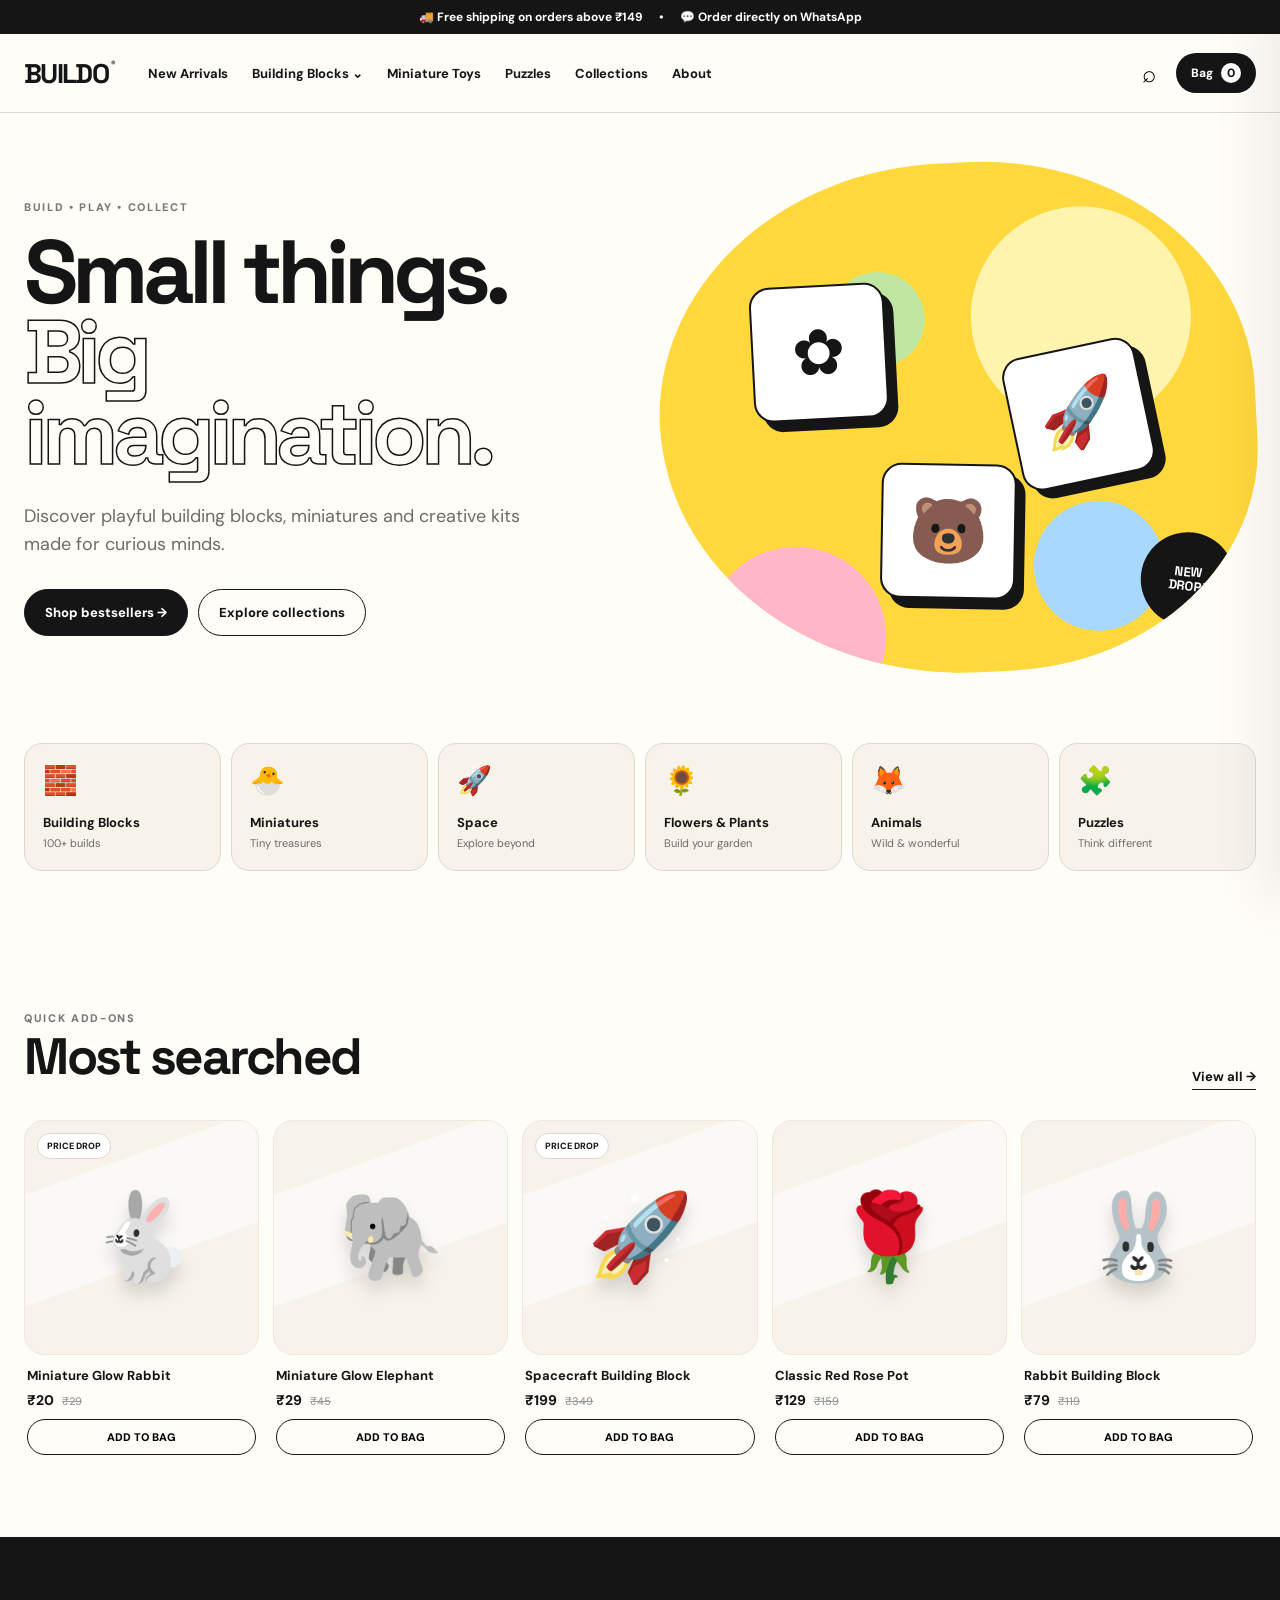
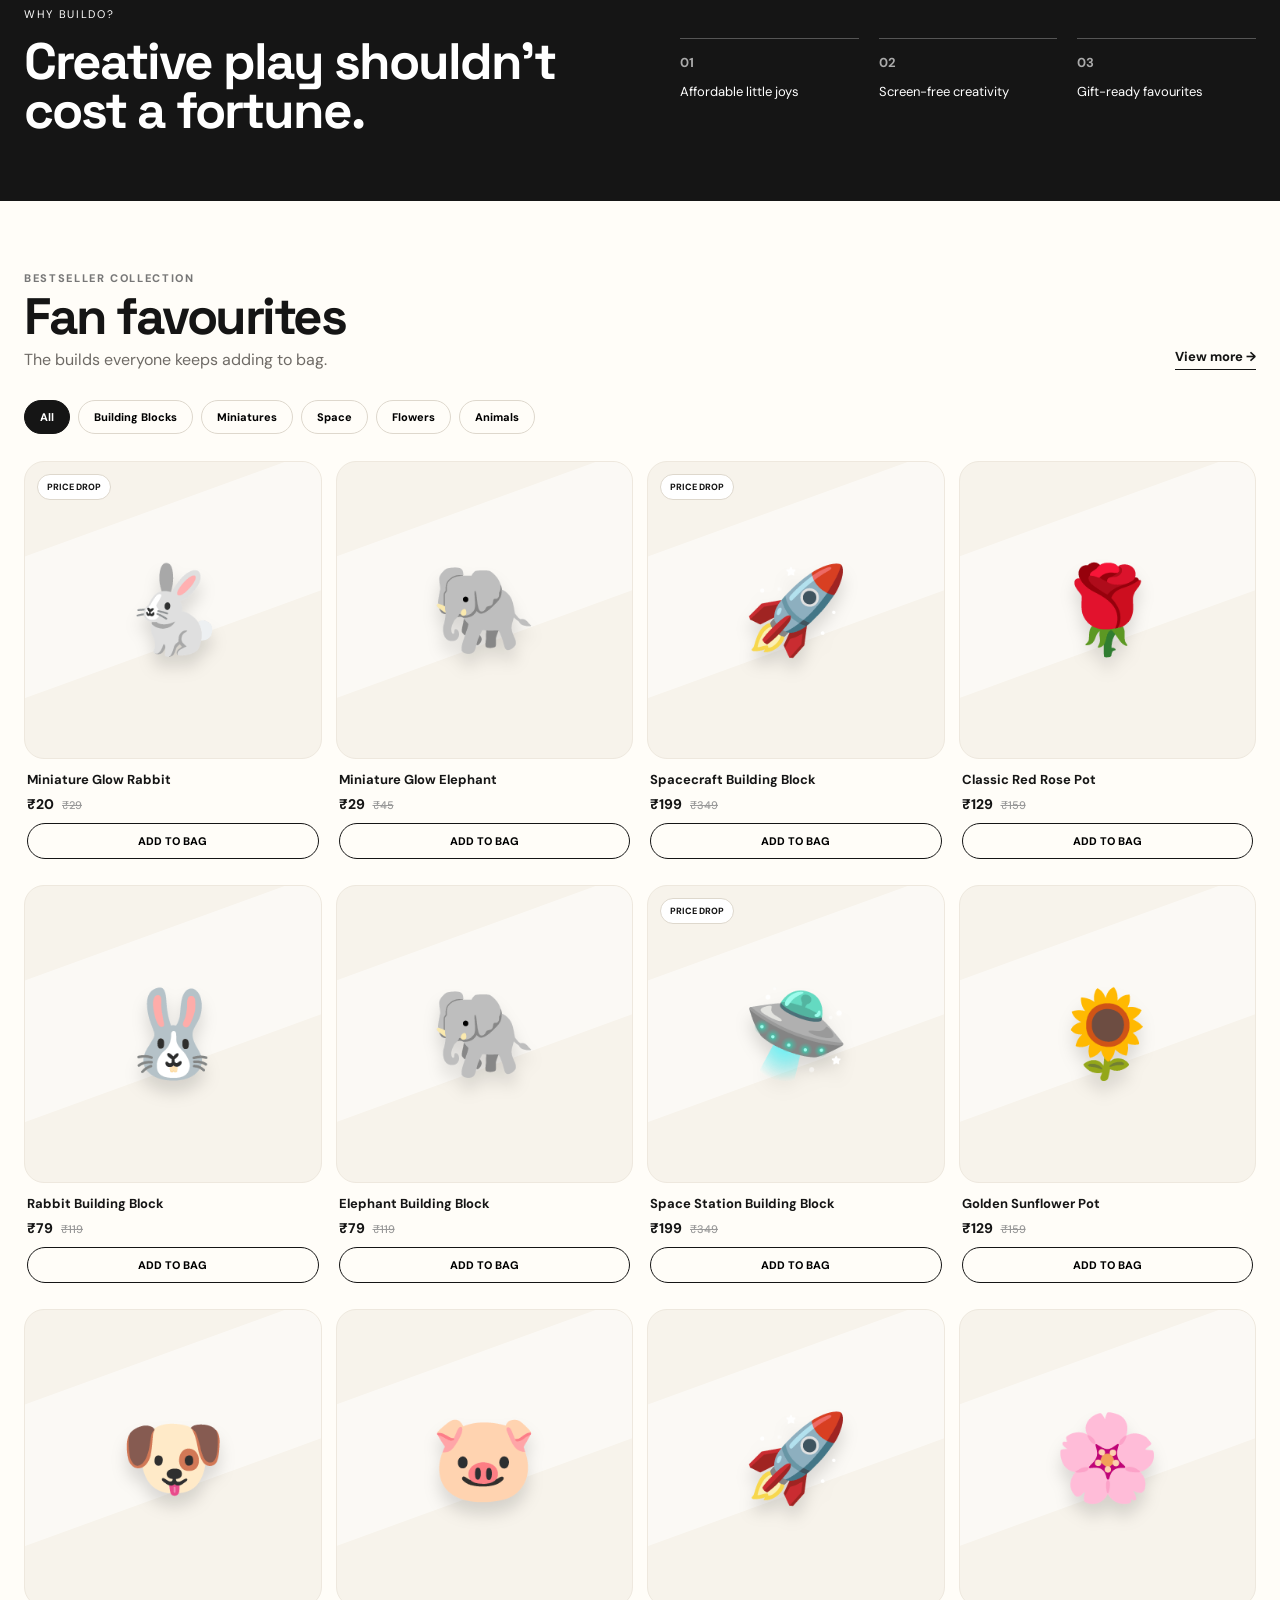
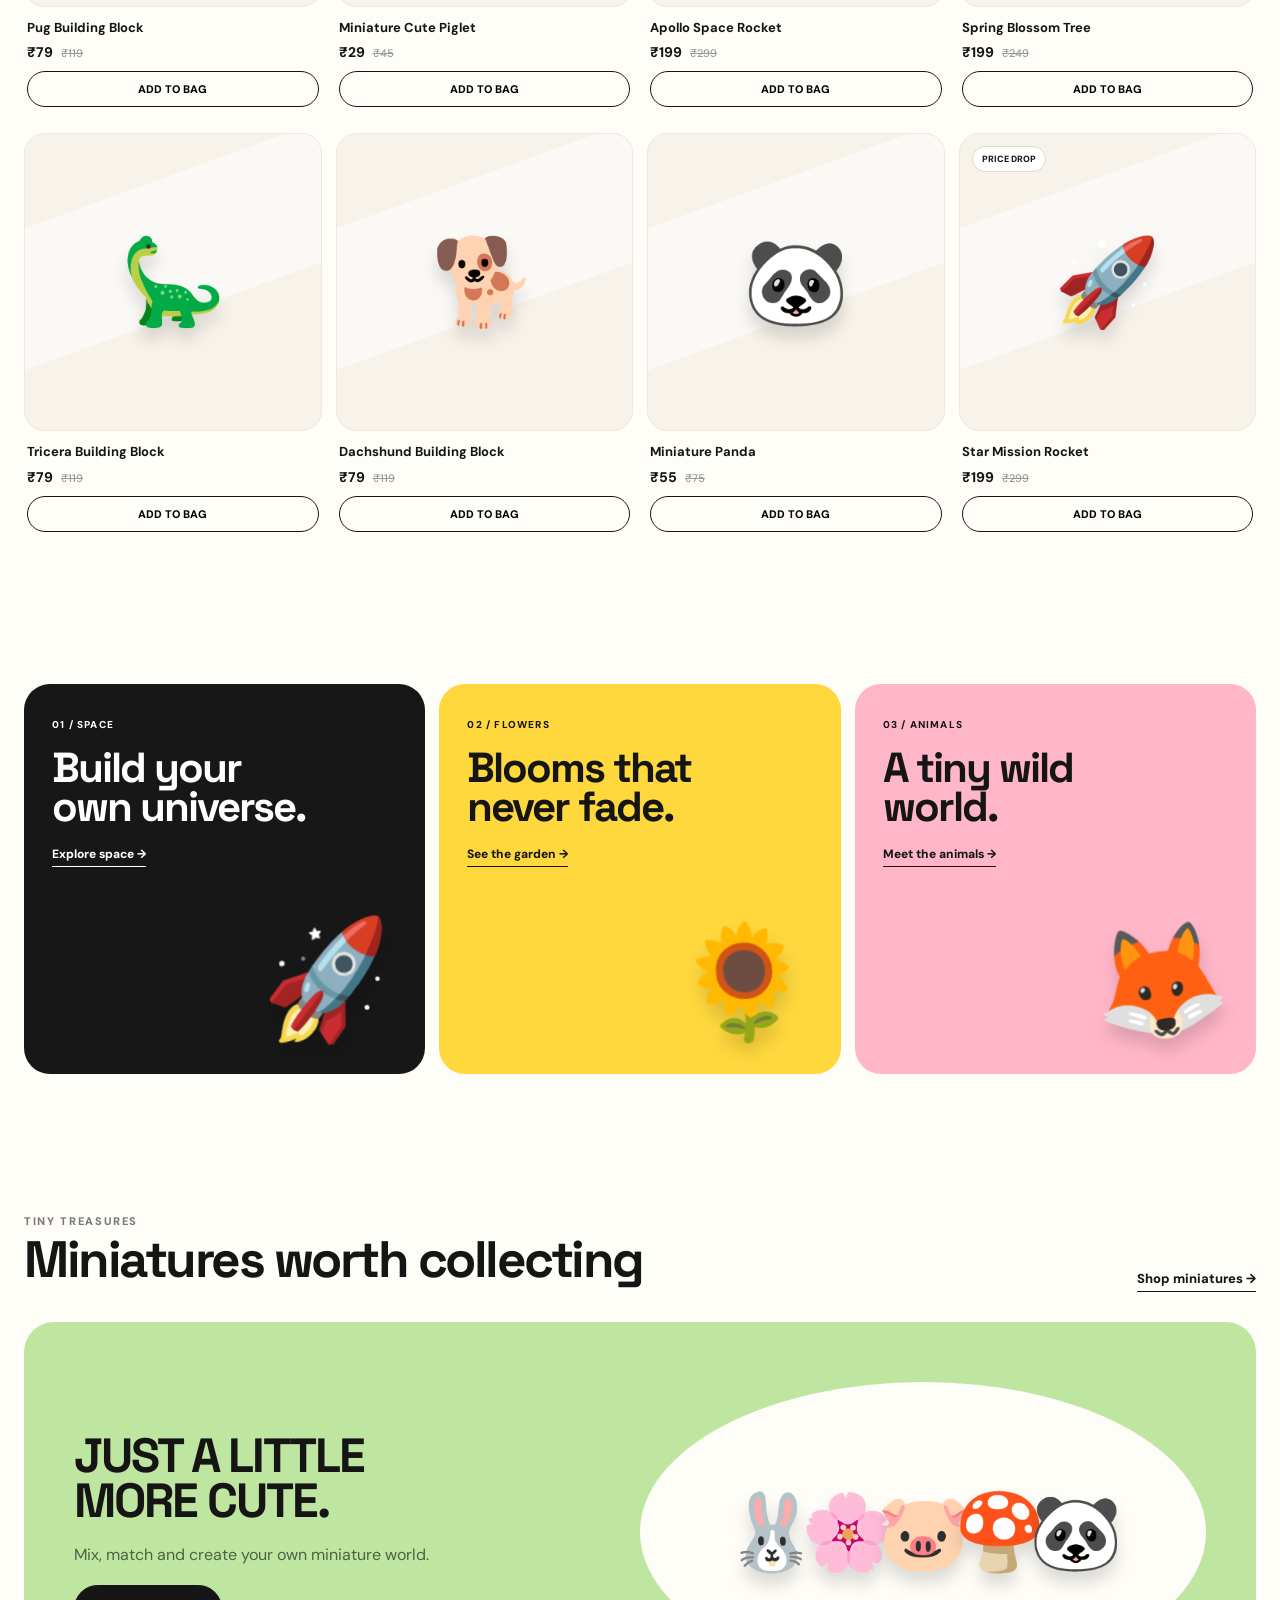
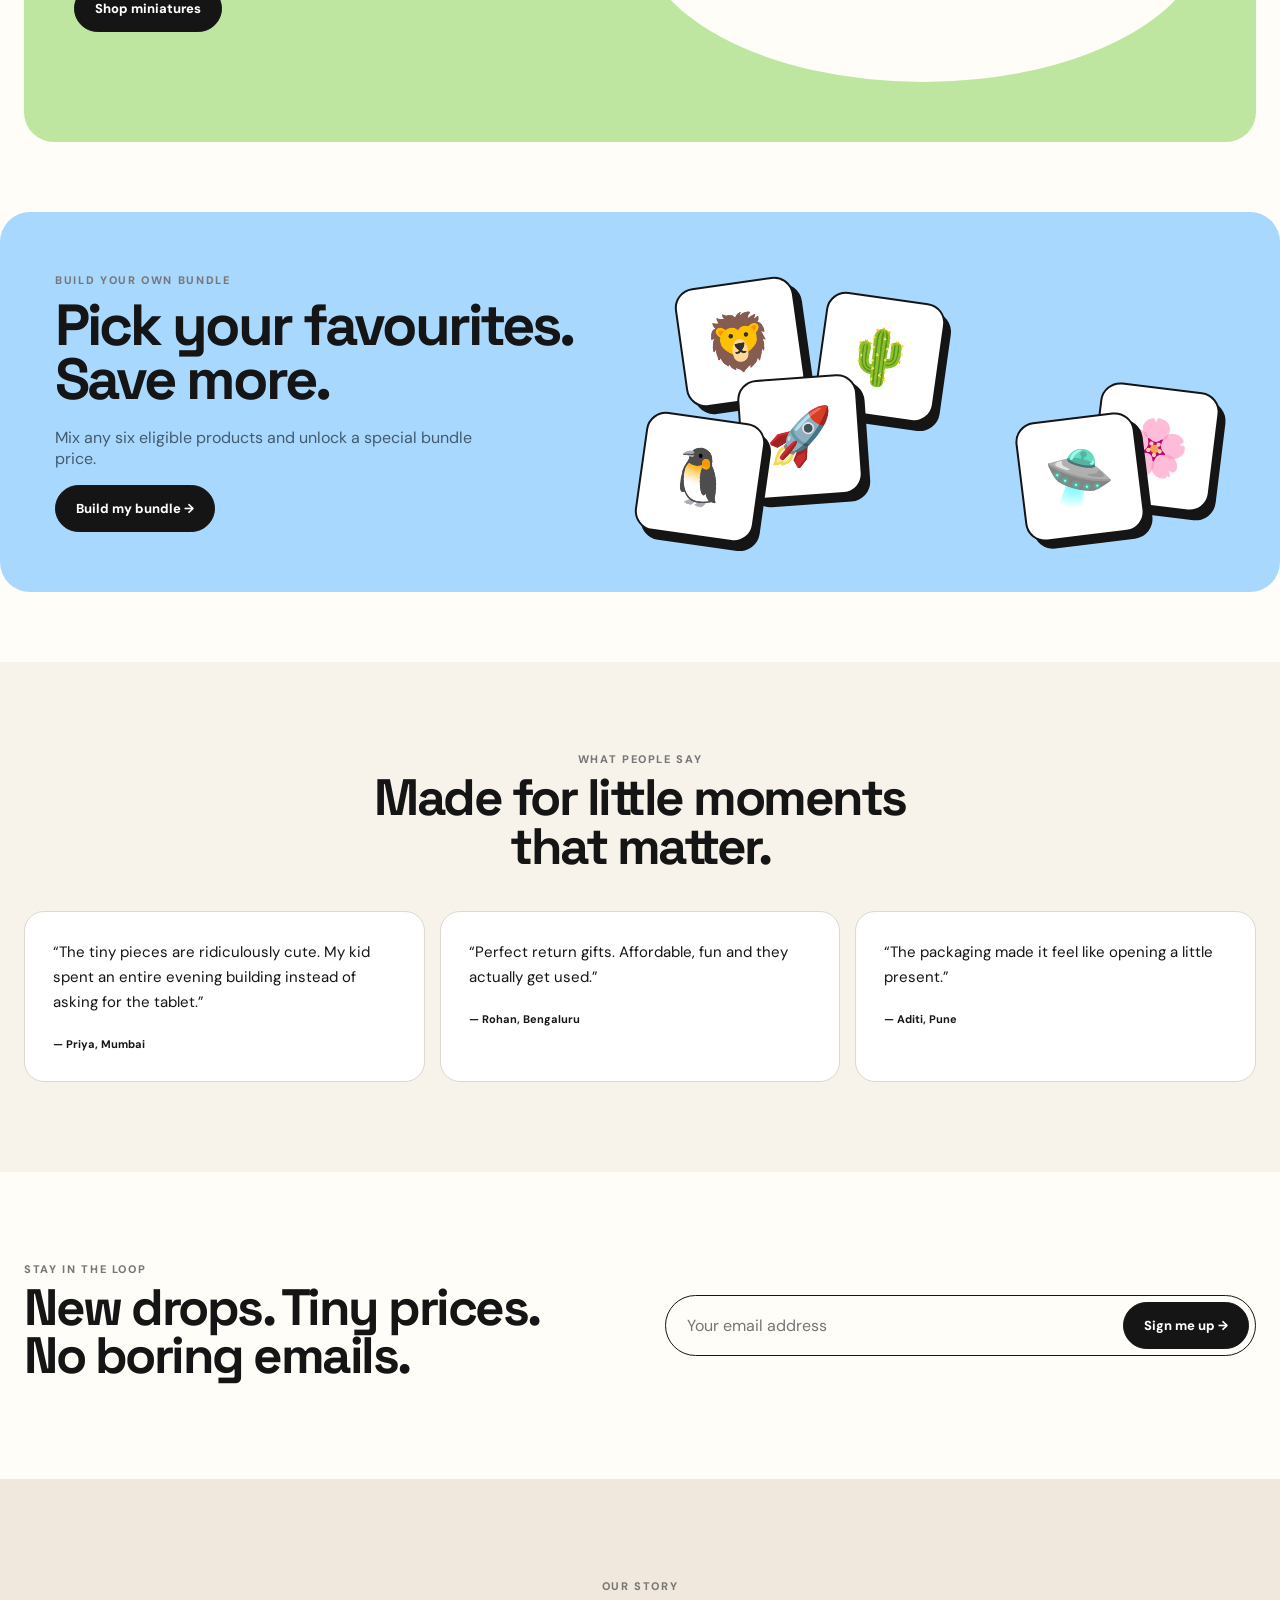
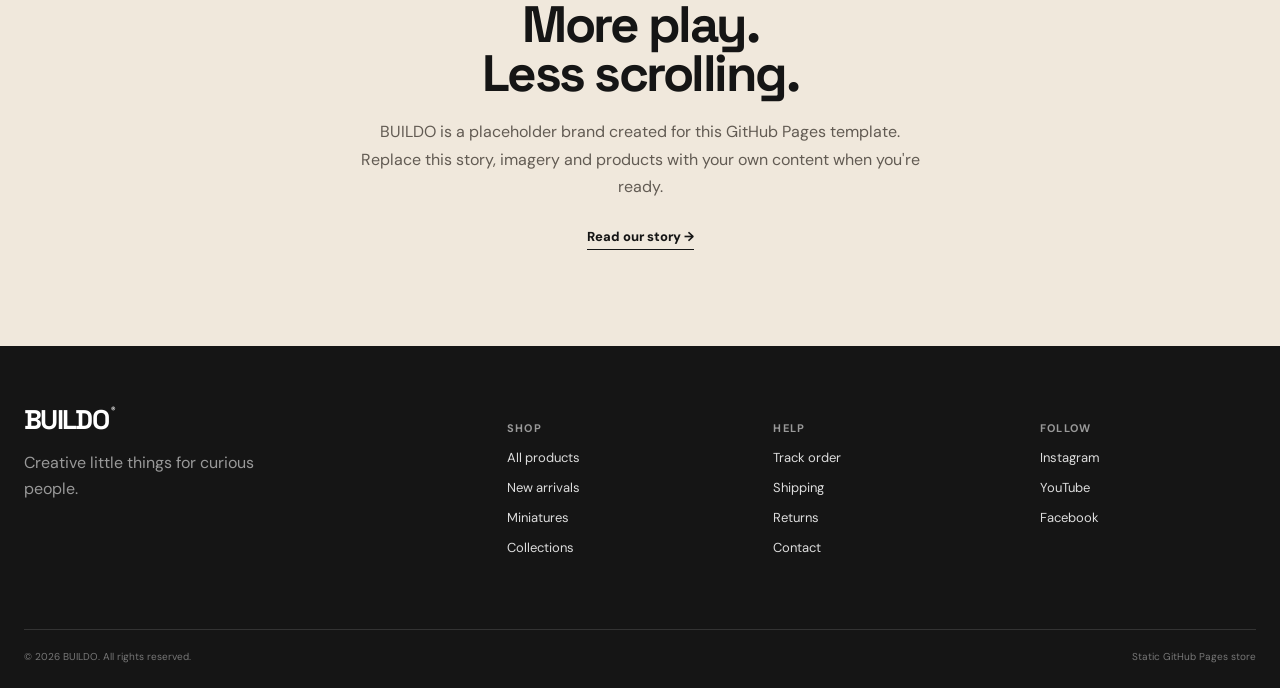
==== index.html @ 2e8ccd9b "test 2" ====
<!doctype html>
<html lang="en">
<head>
  <meta charset="utf-8">
  <meta name="viewport" content="width=device-width, initial-scale=1, viewport-fit=cover">
  <meta name="theme-color" content="#fffdf8">
  <meta name="description" content="BUILDO — playful building blocks, miniatures and creative kits.">
  <title>BUILDO — Creative Toys & Collectibles</title>
  <link rel="preconnect" href="https://fonts.googleapis.com">
  <link rel="preconnect" href="https://fonts.gstatic.com" crossorigin>
  <link href="https://fonts.googleapis.com/css2?family=DM+Sans:wght@400;500;600;700;800&family=Space+Grotesk:wght@500;600;700&display=swap" rel="stylesheet">
  <link rel="stylesheet" href="assets/css/style.css">
</head>
<body>
  <div class="announcement">
    <span>🚚 Free shipping on orders above ₹149</span>
    <span>•</span>
    <span>💬 Order directly on WhatsApp</span>
  </div>

  <header class="header">
    <div class="header-inner">
      <button id="mobileMenuBtn" class="icon-btn mobile-menu" type="button" aria-label="Open menu" aria-expanded="false">☰</button>
      <a class="logo" href="#top">BUILDO<span>®</span></a>

      <nav id="mainNav" class="main-nav" aria-label="Main navigation">
        <a href="#new">New Arrivals</a>
        <div class="nav-dropdown">
          <a href="#products">Building Blocks <span>⌄</span></a>
          <div class="dropdown-menu">
            <a href="#products">All Products</a>
            <a href="#space">Space</a>
            <a href="#flowers">Flowers & Plants</a>
            <a href="#animals">Animals</a>
            <a href="#miniatures">Miniatures</a>
          </div>
        </div>
        <a href="#miniatures">Miniature Toys</a>
        <a href="#products">Puzzles</a>
        <a href="#collections">Collections</a>
        <a href="#about">About</a>
      </nav>

      <div class="header-actions">
        <button id="searchBtn" class="icon-btn" type="button" aria-label="Search">⌕</button>
        <button id="bagBtn" class="bag-btn" type="button">Bag <b id="cartCount">0</b></button>
      </div>
    </div>
  </header>

  <main id="top">
    <section class="hero">
      <div class="hero-copy">
        <div class="eyebrow">BUILD • PLAY • COLLECT</div>
        <h1>Small things.<br><em>Big imagination.</em></h1>
        <p>Discover playful building blocks, miniatures and creative kits made for curious minds.</p>
        <div class="hero-buttons">
          <a class="btn btn-dark" href="#products">Shop bestsellers →</a>
          <a class="btn btn-light" href="#collections">Explore collections</a>
        </div>
      </div>
      <div class="hero-art" aria-hidden="true">
        <div class="sun"></div>
        <div class="shape shape-a"></div>
        <div class="shape shape-b"></div>
        <div class="shape shape-c"></div>
        <div class="hero-card card-one">✿</div>
        <div class="hero-card card-two">🚀</div>
        <div class="hero-card card-three">🐻</div>
        <div class="hero-sticker">NEW<br>DROP!</div>
      </div>
    </section>

    <section class="quick-cats" id="collections" aria-label="Collections">
      <a href="#products"><span>🧱</span><strong>Building Blocks</strong><small>100+ builds</small></a>
      <a href="#miniatures"><span>🐣</span><strong>Miniatures</strong><small>Tiny treasures</small></a>
      <a href="#space"><span>🚀</span><strong>Space</strong><small>Explore beyond</small></a>
      <a href="#flowers"><span>🌻</span><strong>Flowers & Plants</strong><small>Build your garden</small></a>
      <a href="#animals"><span>🦊</span><strong>Animals</strong><small>Wild & wonderful</small></a>
      <a href="#products"><span>🧩</span><strong>Puzzles</strong><small>Think different</small></a>
    </section>

    <section class="section" id="new">
      <div class="section-heading">
        <div>
          <div class="eyebrow">QUICK ADD-ONS</div>
          <h2>Most searched</h2>
        </div>
        <a href="#products" class="text-link">View all →</a>
      </div>
      <div class="product-grid compact" id="mostSearched"></div>
    </section>

    <section class="band">
      <div>
        <span>WHY BUILDO?</span>
        <strong>Creative play shouldn't<br>cost a fortune.</strong>
      </div>
      <div class="band-points">
        <p><b>01</b> Affordable little joys</p>
        <p><b>02</b> Screen-free creativity</p>
        <p><b>03</b> Gift-ready favourites</p>
      </div>
    </section>

    <section class="section" id="products">
      <div class="section-heading">
        <div>
          <div class="eyebrow">BESTSELLER COLLECTION</div>
          <h2>Fan favourites</h2>
          <p class="sub">The builds everyone keeps adding to bag.</p>
        </div>
        <a href="#products" class="text-link">View more →</a>
      </div>

      <div class="filter-row" id="filterRow">
        <button class="filter active" type="button" data-filter="all">All</button>
        <button class="filter" type="button" data-filter="blocks">Building Blocks</button>
        <button class="filter" type="button" data-filter="mini">Miniatures</button>
        <button class="filter" type="button" data-filter="space">Space</button>
        <button class="filter" type="button" data-filter="flowers">Flowers</button>
        <button class="filter" type="button" data-filter="animals">Animals</button>
      </div>

      <div class="product-grid" id="productGrid"></div>
    </section>

    <section class="feature-grid">
      <article class="feature feature-dark" id="space">
        <div><span>01 / SPACE</span><h3>Build your<br>own universe.</h3><a href="#products">Explore space →</a></div>
        <div class="feature-emoji">🚀</div>
      </article>
      <article class="feature feature-yellow" id="flowers">
        <div><span>02 / FLOWERS</span><h3>Blooms that<br>never fade.</h3><a href="#products">See the garden →</a></div>
        <div class="feature-emoji">🌻</div>
      </article>
      <article class="feature feature-pink" id="animals">
        <div><span>03 / ANIMALS</span><h3>A tiny wild<br>world.</h3><a href="#products">Meet the animals →</a></div>
        <div class="feature-emoji">🦊</div>
      </article>
    </section>

    <section class="section" id="miniatures">
      <div class="section-heading">
        <div>
          <div class="eyebrow">TINY TREASURES</div>
          <h2>Miniatures worth collecting</h2>
        </div>
        <a href="#products" class="text-link">Shop miniatures →</a>
      </div>
      <div class="mini-banner">
        <div>
          <span>JUST A LITTLE<br><b>MORE CUTE.</b></span>
          <p>Mix, match and create your own miniature world.</p>
          <a class="btn btn-dark" href="#products">Shop miniatures</a>
        </div>
        <div class="mini-scene" aria-hidden="true"><span>🐰</span><span>🌸</span><span>🐷</span><span>🍄</span><span>🐼</span></div>
      </div>
    </section>

    <section class="bundle">
      <div class="bundle-copy">
        <div class="eyebrow">BUILD YOUR OWN BUNDLE</div>
        <h2>Pick your favourites.<br>Save more.</h2>
        <p>Mix any six eligible products and unlock a special bundle price.</p>
        <a class="btn btn-dark" href="#products">Build my bundle →</a>
      </div>
      <div class="bundle-stack" aria-hidden="true"><span>🦁</span><span>🌵</span><span>🚀</span><span>🌸</span><span>🐧</span><span>🛸</span></div>
    </section>

    <section class="reviews">
      <div class="eyebrow">WHAT PEOPLE SAY</div>
      <h2>Made for little moments<br>that matter.</h2>
      <div class="review-row">
        <blockquote>“The tiny pieces are ridiculously cute. My kid spent an entire evening building instead of asking for the tablet.”<b>— Priya, Mumbai</b></blockquote>
        <blockquote>“Perfect return gifts. Affordable, fun and they actually get used.”<b>— Rohan, Bengaluru</b></blockquote>
        <blockquote>“The packaging made it feel like opening a little present.”<b>— Aditi, Pune</b></blockquote>
      </div>
    </section>

    <section class="newsletter">
      <div><div class="eyebrow">STAY IN THE LOOP</div><h2>New drops. Tiny prices.<br>No boring emails.</h2></div>
      <form id="newsletterForm"><input type="email" placeholder="Your email address" required><button class="btn btn-dark" type="submit">Sign me up →</button></form>
    </section>

    <section class="about" id="about">
      <div class="eyebrow">OUR STORY</div>
      <h2>More play.<br>Less scrolling.</h2>
      <p>BUILDO is a placeholder brand created for this GitHub Pages template. Replace this story, imagery and products with your own content when you're ready.</p>
      <a class="text-link" href="#about">Read our story →</a>
    </section>
  </main>

  <footer>
    <div class="footer-top">
      <div><a class="logo" href="#top">BUILDO<span>®</span></a><p>Creative little things for curious people.</p></div>
      <div><h4>Shop</h4><a href="#products">All products</a><a href="#new">New arrivals</a><a href="#miniatures">Miniatures</a><a href="#collections">Collections</a></div>
      <div><h4>Help</h4><a href="#">Track order</a><a href="#">Shipping</a><a href="#">Returns</a><a href="#">Contact</a></div>
      <div><h4>Follow</h4><a href="#">Instagram</a><a href="#">YouTube</a><a href="#">Facebook</a></div>
    </div>
    <div class="footer-bottom"><span>© 2026 BUILDO. All rights reserved.</span><span>Static GitHub Pages store</span></div>
  </footer>

  <!-- Search -->
  <div class="search-overlay" id="searchOverlay" hidden>
    <button class="close" id="searchClose" type="button" aria-label="Close search">×</button>
    <div class="search-box">
      <input id="searchInput" type="search" placeholder="Search products..." autocomplete="off">
      <div id="searchResults"></div>
    </div>
  </div>

  <!-- Cart -->
  <aside class="cart-drawer" id="cartDrawer" aria-label="Shopping bag" aria-hidden="true">
    <div class="cart-head"><h2>Your bag</h2><button id="cartClose" type="button" aria-label="Close bag">×</button></div>
    <div id="cartItems" class="cart-items"></div>
    <div class="cart-footer">
      <div><span>Subtotal</span><strong id="cartTotal">₹0</strong></div>
      <button id="checkoutBtn" class="btn btn-dark full" type="button">Checkout →</button>
      <small>Orders are confirmed through WhatsApp.</small>
    </div>
  </aside>
  <div class="drawer-backdrop" id="backdrop" hidden></div>

  <!-- WhatsApp checkout -->
  <div class="checkout-modal" id="checkoutModal" hidden>
    <div class="checkout-box" role="dialog" aria-modal="true" aria-labelledby="checkoutTitle">
      <button class="checkout-close" id="checkoutClose" type="button" aria-label="Close checkout">×</button>
      <div class="eyebrow">WHATSAPP CHECKOUT</div>
      <h2 id="checkoutTitle">Almost there.</h2>
      <p class="checkout-note">Enter your delivery details and we'll prepare the order in WhatsApp.</p>
      <form id="checkoutForm">
        <label>Name<input id="customerName" type="text" placeholder="Your name" autocomplete="name" required></label>
        <label>Phone<input id="customerPhone" type="tel" inputmode="tel" placeholder="Your phone number" autocomplete="tel" required></label>
        <label>Delivery address<textarea id="customerAddress" rows="3" placeholder="House / flat, street, city, PIN code" autocomplete="street-address" required></textarea></label>
        <button class="btn btn-dark full" type="submit">Continue to WhatsApp →</button>
      </form>
      <small>Your cart and details will be included in the WhatsApp message.</small>
    </div>
  </div>

  <div class="toast" id="toast" role="status" aria-live="polite"></div>

  <script src="assets/js/app.js"></script>
</body>
</html>
---- assets/css/style.css ----
:root{--ink:#151515;--muted:#6f6b66;--cream:#f7f3eb;--paper:#fffdf8;--line:#ded8cd;--yellow:#ffd83d;--pink:#ffb6c8;--green:#bfe6a1;--blue:#a9d8ff;--max:1280px}
*{box-sizing:border-box}html{scroll-behavior:smooth}body{margin:0;color:var(--ink);background:var(--paper);font-family:"DM Sans",Arial,sans-serif}body.modal-open{overflow:hidden}a{color:inherit;text-decoration:none}button,input,textarea{font:inherit}.announcement{height:34px;background:#151515;color:#fff;display:flex;justify-content:center;align-items:center;gap:16px;font-size:12px;font-weight:700}.header{position:sticky;top:0;z-index:50;background:#fffdf8ee;backdrop-filter:blur(12px);border-bottom:1px solid var(--line)}.header-inner{height:78px;max-width:var(--max);margin:auto;padding:0 24px;display:flex;align-items:center;gap:34px}.logo{font:800 27px/1 "Space Grotesk";letter-spacing:-1.7px;white-space:nowrap}.logo span{font:600 9px/1 "DM Sans";vertical-align:top;margin-left:3px}.main-nav{display:flex;align-items:center;gap:24px;font-size:13px;font-weight:700;flex:1}.main-nav>a,.nav-dropdown>a{padding:30px 0}.nav-dropdown{position:relative}.dropdown-menu{display:none;position:absolute;top:65px;left:-15px;background:#fff;border:1px solid var(--line);padding:12px;min-width:180px;border-radius:14px;box-shadow:0 15px 35px #00000012}.dropdown-menu a{display:block;padding:10px;border-radius:8px;font-size:13px}.dropdown-menu a:hover{background:var(--cream)}.nav-dropdown:hover .dropdown-menu{display:block}.header-actions{display:flex;align-items:center;gap:8px}.icon-btn,.bag-btn{border:0;background:none;cursor:pointer}.icon-btn{font-size:24px;width:38px;height:38px}.bag-btn{background:var(--ink);color:white;border-radius:99px;padding:10px 15px;font-size:12px;font-weight:800}.bag-btn b{display:inline-flex;min-width:20px;height:20px;border-radius:50%;align-items:center;justify-content:center;background:#fff;color:#111;margin-left:5px}.mobile-menu{display:none}
.hero{max-width:var(--max);margin:auto;min-height:610px;padding:50px 24px 70px;display:grid;grid-template-columns:1fr 1fr;align-items:center;gap:40px}.eyebrow{font-size:11px;font-weight:800;letter-spacing:.15em;color:#777}.hero h1{font:700 clamp(55px,7vw,98px)/.9 "Space Grotesk";letter-spacing:-6px;margin:18px 0 28px}.hero h1 em{font-style:normal;-webkit-text-stroke:1.5px var(--ink);color:transparent}.hero-copy>p{max-width:500px;font-size:18px;line-height:1.6;color:var(--muted)}.hero-buttons{display:flex;gap:10px;margin-top:30px}.btn{display:inline-flex;align-items:center;justify-content:center;border:1px solid var(--ink);padding:14px 20px;border-radius:999px;font-weight:800;font-size:13px;cursor:pointer;transition:.2s}.btn:hover{transform:translateY(-2px)}.btn-dark{background:var(--ink);color:#fff}.btn-light{background:transparent}.full{width:100%}.hero-art{height:510px;background:var(--yellow);border-radius:50% 48% 44% 53%;position:relative;overflow:hidden;transform:rotate(-3deg)}.sun{position:absolute;width:220px;height:220px;border-radius:50%;background:#fff4ad;right:60px;top:50px}.shape{position:absolute;border-radius:50%}.shape-a{width:180px;height:180px;background:var(--pink);bottom:-45px;left:35px}.shape-b{width:130px;height:130px;background:var(--blue);right:100px;bottom:35px}.shape-c{width:95px;height:95px;background:var(--green);left:175px;top:105px}.hero-card{position:absolute;background:#fff;border:2px solid var(--ink);box-shadow:9px 10px 0 var(--ink);border-radius:20px;width:135px;height:135px;display:grid;place-items:center;font-size:64px}.card-one{left:95px;top:115px}.card-two{right:110px;top:190px;transform:rotate(-9deg)}.card-three{left:215px;bottom:75px;transform:rotate(4deg)}.hero-sticker{position:absolute;right:30px;bottom:35px;width:94px;height:94px;border-radius:50%;background:var(--ink);color:#fff;display:grid;place-items:center;text-align:center;font:800 13px/1.1 "Space Grotesk";transform:rotate(10deg)}
.quick-cats{max-width:var(--max);margin:auto;padding:0 24px 70px;display:grid;grid-template-columns:repeat(6,1fr);gap:10px}.quick-cats a{background:var(--cream);border:1px solid var(--line);padding:18px;border-radius:18px}.quick-cats span{display:block;font-size:28px;margin-bottom:15px}.quick-cats strong{display:block;font-size:13px}.quick-cats small{color:var(--muted);font-size:11px}.section{max-width:var(--max);margin:auto;padding:70px 24px}.section-heading{display:flex;justify-content:space-between;align-items:end;margin-bottom:30px}.section h2,.reviews h2,.newsletter h2,.about h2{font:700 clamp(36px,4vw,60px)/.95 "Space Grotesk";letter-spacing:-2.5px;margin:8px 0}.sub{color:var(--muted);margin:0}.text-link{font-weight:800;font-size:13px;border-bottom:1px solid;padding-bottom:4px}.product-grid{display:grid;grid-template-columns:repeat(4,1fr);gap:14px}.product-grid.compact{grid-template-columns:repeat(5,1fr)}.product-image{aspect-ratio:1;background:var(--cream);border-radius:20px;display:grid;place-items:center;font-size:85px;position:relative;overflow:hidden;border:1px solid #eee8de}.product-image:after{content:"";position:absolute;width:140%;height:45%;background:#fff8;transform:rotate(-20deg);top:15%;left:-20%}.product-emoji{position:relative;z-index:2;filter:drop-shadow(0 12px 8px #0002);transition:.25s}.product-card:hover .product-emoji{transform:scale(1.08) rotate(-4deg)}.badge{position:absolute;top:12px;left:12px;background:#fff;border:1px solid var(--line);padding:6px 9px;border-radius:99px;font-size:9px;font-weight:800;z-index:4}.product-info{padding:12px 3px}.product-info h3{font-size:13px;margin:0 0 7px;line-height:1.35}.price{font-weight:800;font-size:14px}.old{text-decoration:line-through;color:#999;font-weight:500;margin-left:5px;font-size:11px}.add{width:100%;border:1px solid var(--ink);background:transparent;border-radius:999px;padding:10px;margin-top:10px;font-size:11px;font-weight:800;cursor:pointer}.add:hover{background:var(--ink);color:#fff}.filter-row{display:flex;gap:8px;overflow:auto;margin-bottom:22px;padding-bottom:5px}.filter{white-space:nowrap;border:1px solid var(--line);background:transparent;border-radius:99px;padding:9px 15px;font-size:11px;font-weight:800;cursor:pointer}.filter.active,.filter:hover{background:var(--ink);border-color:var(--ink);color:#fff}.band{background:var(--ink);color:#fff;padding:65px max(24px,calc((100vw - var(--max))/2 + 24px));display:grid;grid-template-columns:1fr 1fr;gap:80px}.band>div:first-child span{font-size:11px;letter-spacing:.15em}.band strong{display:block;font:700 clamp(35px,4vw,60px)/.95 "Space Grotesk";letter-spacing:-2px;margin-top:15px}.band-points{display:grid;grid-template-columns:repeat(3,1fr);gap:20px;align-items:center}.band-points p{border-top:1px solid #555;padding-top:15px;font-size:13px}.band-points b{display:block;color:#aaa;margin-bottom:12px}.feature-grid{max-width:var(--max);margin:auto;padding:70px 24px;display:grid;grid-template-columns:repeat(3,1fr);gap:14px}.feature{min-height:390px;padding:28px;border-radius:26px;display:flex;flex-direction:column;justify-content:space-between;overflow:hidden;position:relative}.feature span{font-size:10px;font-weight:800;letter-spacing:.12em}.feature h3{font:700 42px/.95 "Space Grotesk";letter-spacing:-2px;margin:15px 0}.feature a{font-size:12px;font-weight:800;border-bottom:1px solid;display:inline-block;padding-bottom:4px}.feature-dark{background:#171717;color:#fff}.feature-yellow{background:var(--yellow)}.feature-pink{background:var(--pink)}.feature-emoji{font-size:110px;position:absolute;right:28px;bottom:20px;transform:rotate(-8deg);filter:drop-shadow(0 12px 8px #0002)}.mini-banner{background:var(--green);border-radius:30px;min-height:420px;padding:50px;display:grid;grid-template-columns:1fr 1fr;align-items:center;overflow:hidden}.mini-banner span{font:700 48px/.95 "Space Grotesk";letter-spacing:-2px}.mini-banner p{max-width:360px;color:#4d6145;margin:20px 0}.mini-scene{height:300px;position:relative;background:var(--paper);border-radius:50%;display:flex;align-items:center;justify-content:center}.mini-scene span{font-size:75px;margin:-8px;filter:drop-shadow(0 12px 8px #0002)}.bundle{max-width:var(--max);margin:0 auto 70px;padding:55px;border-radius:30px;background:var(--blue);display:grid;grid-template-columns:1fr 1fr;align-items:center;overflow:hidden}.bundle h2{font:700 58px/.93 "Space Grotesk";letter-spacing:-3px;margin:12px 0 20px}.bundle p{color:#425b6d;max-width:420px}.bundle-stack{height:270px;position:relative}.bundle-stack span{position:absolute;background:#fff;border:2px solid var(--ink);border-radius:20px;width:120px;height:120px;display:grid;place-items:center;font-size:55px;box-shadow:7px 8px 0 var(--ink)}.bundle-stack span:nth-child(1){left:40px;top:15px;transform:rotate(-8deg)}.bundle-stack span:nth-child(2){left:180px;top:30px;transform:rotate(8deg)}.bundle-stack span:nth-child(3){left:100px;top:110px;transform:rotate(-4deg)}.bundle-stack span:nth-child(4){right:10px;top:120px;transform:rotate(7deg)}.bundle-stack span:nth-child(5){left:0;bottom:0;transform:rotate(8deg)}.bundle-stack span:nth-child(6){right:85px;bottom:0;transform:rotate(-7deg)}.reviews{background:var(--cream);padding:90px 24px;text-align:center}.review-row{max-width:var(--max);margin:40px auto 0;display:grid;grid-template-columns:repeat(3,1fr);gap:15px;text-align:left}.review-row blockquote{background:#fff;border:1px solid var(--line);border-radius:20px;padding:28px;margin:0;font-size:15px;line-height:1.65}.review-row b{display:block;margin-top:20px;font-size:11px}.newsletter{max-width:var(--max);margin:auto;padding:90px 24px;display:grid;grid-template-columns:1fr 1fr;align-items:center;gap:50px}.newsletter form{display:flex;border:1px solid var(--ink);padding:6px;border-radius:999px}.newsletter input{border:0;background:transparent;outline:0;padding:0 15px;min-width:0;flex:1}.about{background:#f0e8dc;padding:100px 24px;text-align:center}.about p{max-width:580px;margin:20px auto 25px;line-height:1.7;color:#625b53}footer{background:#151515;color:#fff;padding:60px max(24px,calc((100vw - var(--max))/2 + 24px)) 25px}.footer-top{display:grid;grid-template-columns:2fr repeat(3,1fr);gap:50px;padding-bottom:60px}.footer-top p{color:#999;max-width:240px;line-height:1.6}.footer-top h4{font-size:11px;text-transform:uppercase;letter-spacing:.12em;color:#999}.footer-top a:not(.logo){display:block;margin:13px 0;font-size:13px;color:#ddd}.footer-bottom{border-top:1px solid #333;padding-top:20px;display:flex;justify-content:space-between;color:#777;font-size:10px}
.search-overlay{position:fixed;inset:0;background:#fff;z-index:100;padding:90px 24px}.search-overlay[hidden]{display:none}.close{position:absolute;right:30px;top:25px;border:0;background:none;font-size:35px;cursor:pointer}.search-box{max-width:850px;margin:auto}.search-box input{width:100%;border:0;border-bottom:2px solid var(--ink);font:500 42px "Space Grotesk";outline:0;padding:15px 0}.search-result{display:flex;justify-content:space-between;padding:18px 0;border-bottom:1px solid var(--line);font-weight:700}
.cart-drawer{position:fixed;right:-430px;top:0;width:min(430px,100vw);height:100vh;background:#fff;z-index:90;display:flex;flex-direction:column;transition:right .3s;box-shadow:-20px 0 50px #0001}.cart-drawer.open{right:0}.cart-head{display:flex;justify-content:space-between;align-items:center;padding:25px;border-bottom:1px solid var(--line)}.cart-head h2{font:700 28px "Space Grotesk";margin:0}.cart-head button{border:0;background:none;font-size:28px;cursor:pointer}.cart-items{padding:15px 25px;overflow:auto;flex:1}.empty{padding:70px 10px;text-align:center;color:var(--muted)}.cart-line{display:grid;grid-template-columns:65px 1fr auto;gap:12px;padding:15px 0;border-bottom:1px solid var(--line)}.cart-thumb{background:var(--cream);border-radius:12px;display:grid;place-items:center;font-size:30px}.cart-line h4{font-size:12px;margin:2px 0 8px}.cart-line small{color:#777}.remove{border:0;background:none;text-decoration:underline;font-size:10px;cursor:pointer;margin-top:8px}.cart-footer{padding:20px 25px;border-top:1px solid var(--line)}.cart-footer>div{display:flex;justify-content:space-between;margin-bottom:15px}.cart-footer small{display:block;text-align:center;color:#888;margin-top:10px}.drawer-backdrop{position:fixed;inset:0;background:#0005;z-index:80}.drawer-backdrop[hidden]{display:none}
.checkout-modal{position:fixed;inset:0;background:#0007;z-index:150;display:flex;align-items:center;justify-content:center;padding:20px}.checkout-modal[hidden]{display:none}.checkout-box{width:min(500px,100%);max-height:90vh;overflow:auto;background:#fffdf8;border-radius:26px;padding:32px;position:relative;box-shadow:0 25px 80px #0004}.checkout-box h2{font:700 44px/.95 "Space Grotesk";letter-spacing:-2px;margin:8px 0}.checkout-note{color:var(--muted);font-size:13px;line-height:1.5;margin-bottom:22px}.checkout-close{position:absolute;right:20px;top:15px;border:0;background:none;font-size:30px;cursor:pointer}.checkout-box form{display:grid;gap:14px}.checkout-box label{font-size:11px;font-weight:800}.checkout-box input,.checkout-box textarea{display:block;width:100%;margin-top:6px;border:1px solid var(--line);border-radius:12px;background:#fff;padding:12px;outline:none;resize:vertical}.checkout-box input:focus,.checkout-box textarea:focus{border-color:var(--ink)}.checkout-box small{display:block;text-align:center;color:#888;margin-top:12px;font-size:10px}.toast{position:fixed;left:50%;bottom:25px;transform:translate(-50%,30px);background:var(--ink);color:#fff;padding:12px 18px;border-radius:99px;font-size:12px;opacity:0;pointer-events:none;transition:.25s;z-index:200}.toast.show{opacity:1;transform:translate(-50%,0)}
@media(max-width:1000px){.main-nav{gap:14px}.main-nav>a,.nav-dropdown>a{font-size:11px}.product-grid{grid-template-columns:repeat(3,1fr)}.product-grid.compact{grid-template-columns:repeat(3,1fr)}.quick-cats{grid-template-columns:repeat(3,1fr)}}
@media(max-width:760px){.announcement{font-size:9px;gap:6px;padding:0 8px}.header-inner{height:65px;padding:0 16px;justify-content:space-between}.mobile-menu{display:block}.main-nav{display:none;position:absolute;top:65px;left:0;right:0;background:#fff;border-bottom:1px solid var(--line);padding:15px 20px;flex-direction:column;align-items:stretch}.main-nav.mobile-open{display:flex}.main-nav>a,.nav-dropdown>a{padding:13px 0}.dropdown-menu{position:static;display:block;border:0;box-shadow:none;padding:0 0 0 15px}.hero{grid-template-columns:1fr;padding-top:40px;min-height:auto}.hero h1{letter-spacing:-4px;font-size:60px}.hero-art{height:360px;order:-1}.hero-card{width:95px;height:95px;font-size:45px}.card-one{left:45px;top:70px}.card-two{right:55px;top:125px}.card-three{left:130px;bottom:45px}.quick-cats{grid-template-columns:repeat(2,1fr);padding-bottom:30px}.section{padding:55px 16px}.section-heading{align-items:start;gap:20px}.section-heading .text-link{display:none}.section h2{font-size:40px}.product-grid,.product-grid.compact{grid-template-columns:repeat(2,1fr);gap:10px}.product-image{border-radius:16px;font-size:65px}.band{grid-template-columns:1fr;padding:55px 24px;gap:30px}.band-points{grid-template-columns:1fr}.feature-grid{grid-template-columns:1fr;padding:55px 16px}.feature{min-height:300px}.mini-banner{grid-template-columns:1fr;padding:35px;gap:30px}.mini-banner span{font-size:40px}.mini-scene{height:220px}.mini-scene span{font-size:52px}.bundle{grid-template-columns:1fr;margin:0 16px 55px;padding:35px}.bundle h2{font-size:45px}.bundle-stack{margin-top:20px;transform:scale(.8);transform-origin:left top}.review-row{grid-template-columns:1fr}.newsletter{grid-template-columns:1fr;padding:65px 16px}.newsletter form{margin-top:10px}.newsletter input{width:0}.footer-top{grid-template-columns:1fr 1fr;gap:25px}.footer-top>div:first-child{grid-column:1/-1}.footer-bottom{flex-direction:column;gap:8px}.search-box input{font-size:28px}.checkout-box{padding:25px 20px}.checkout-box h2{font-size:38px}}
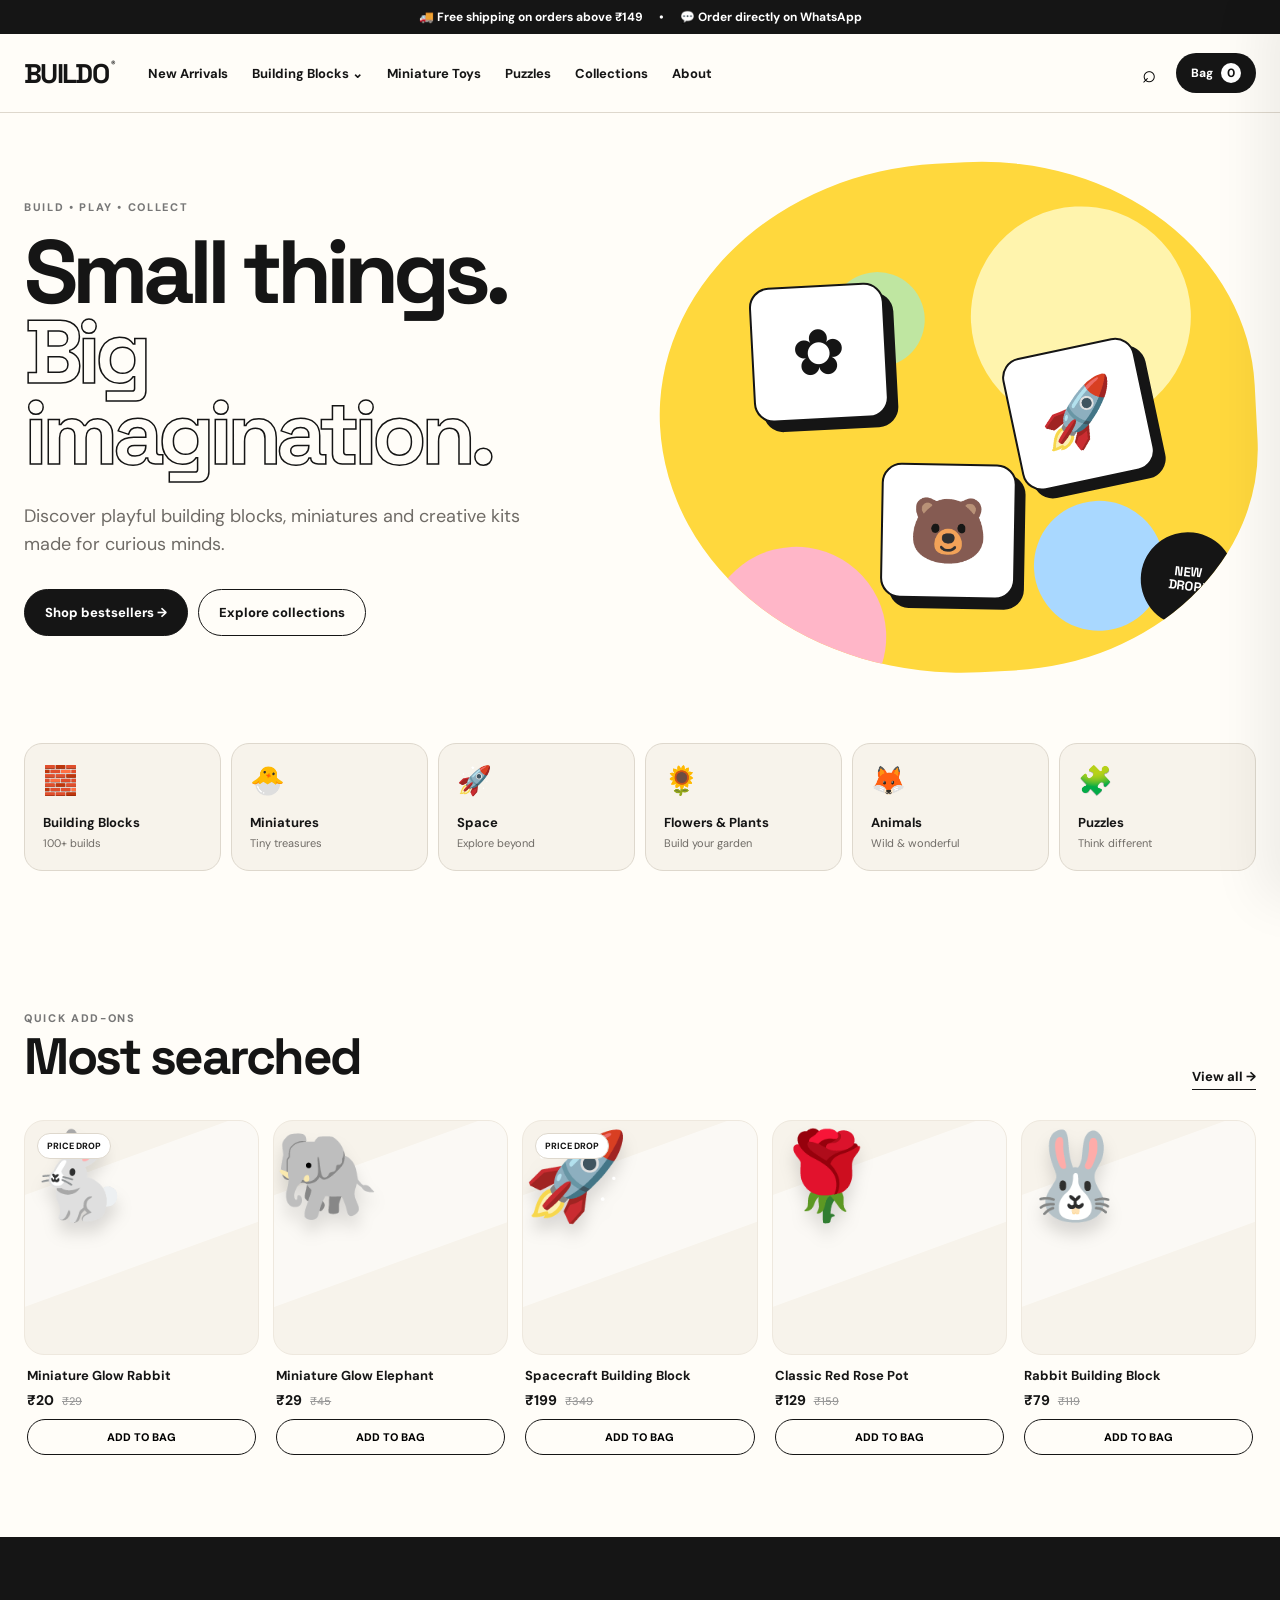
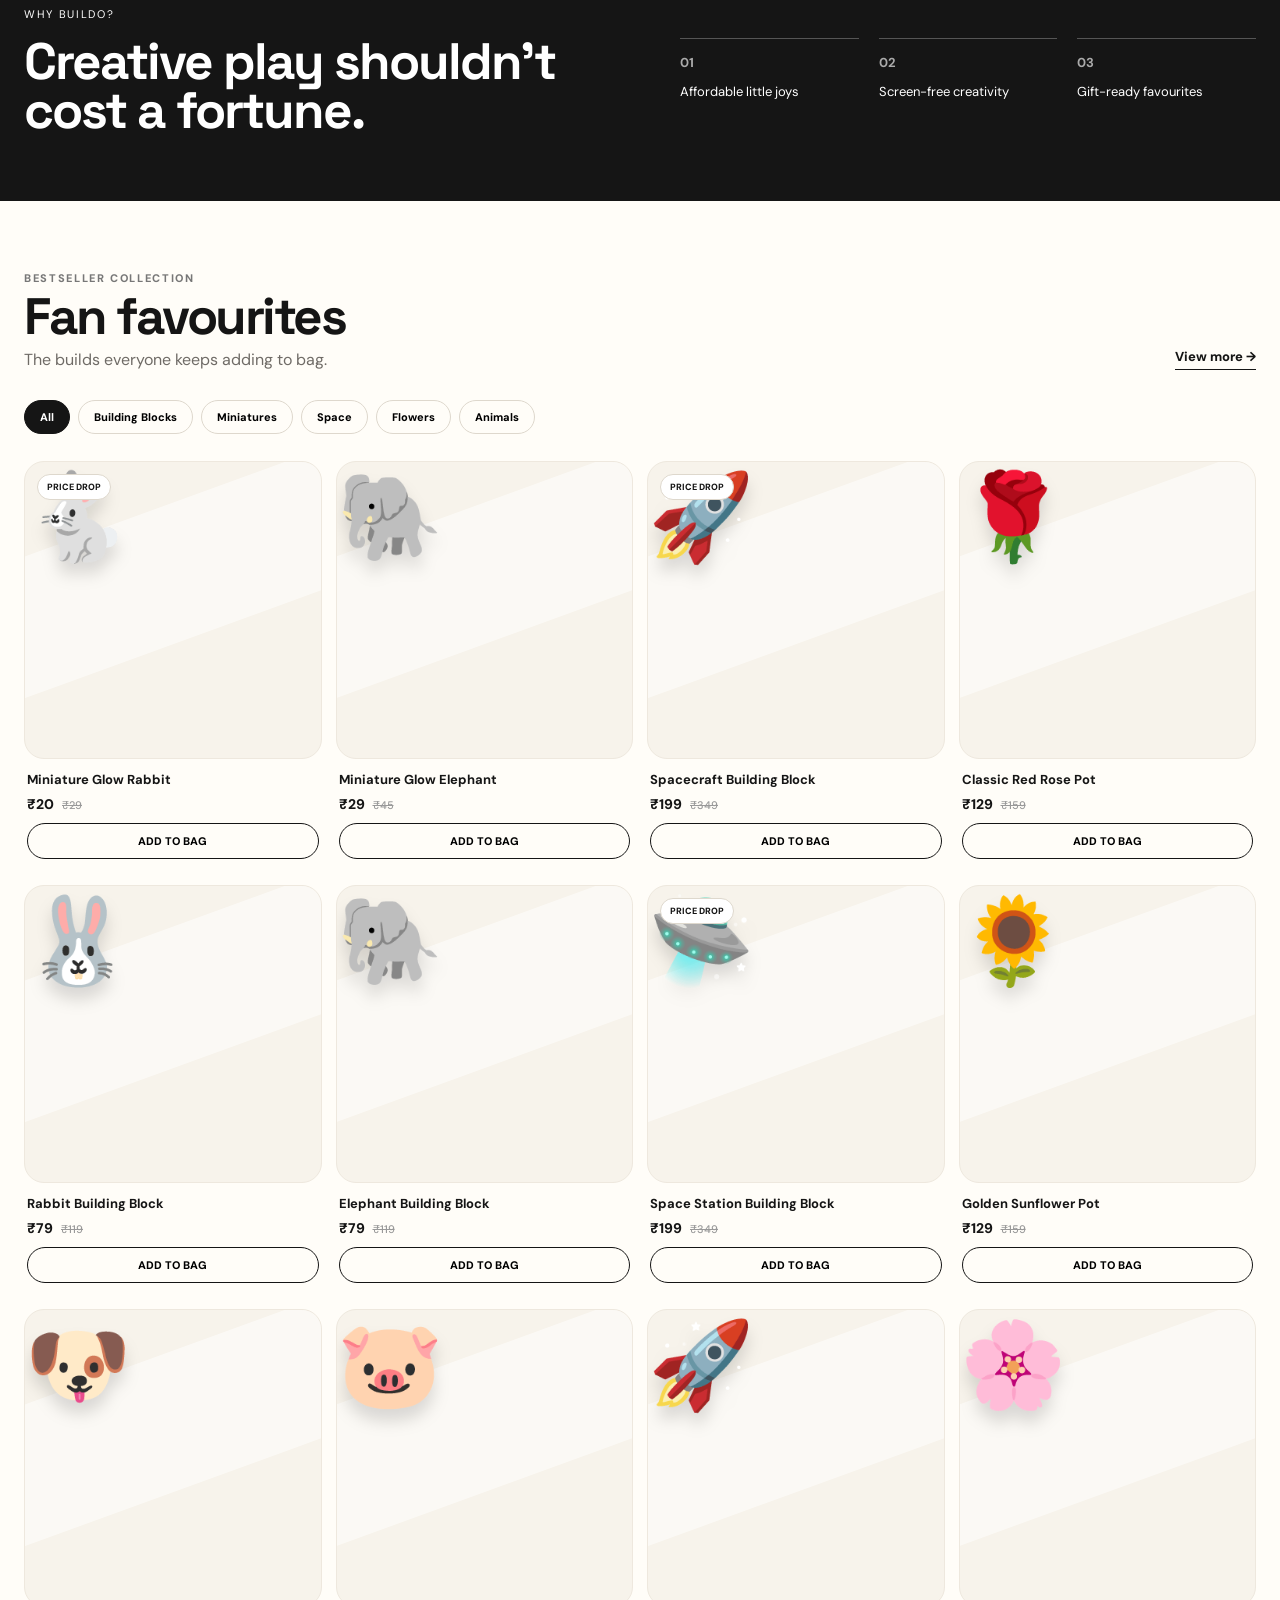
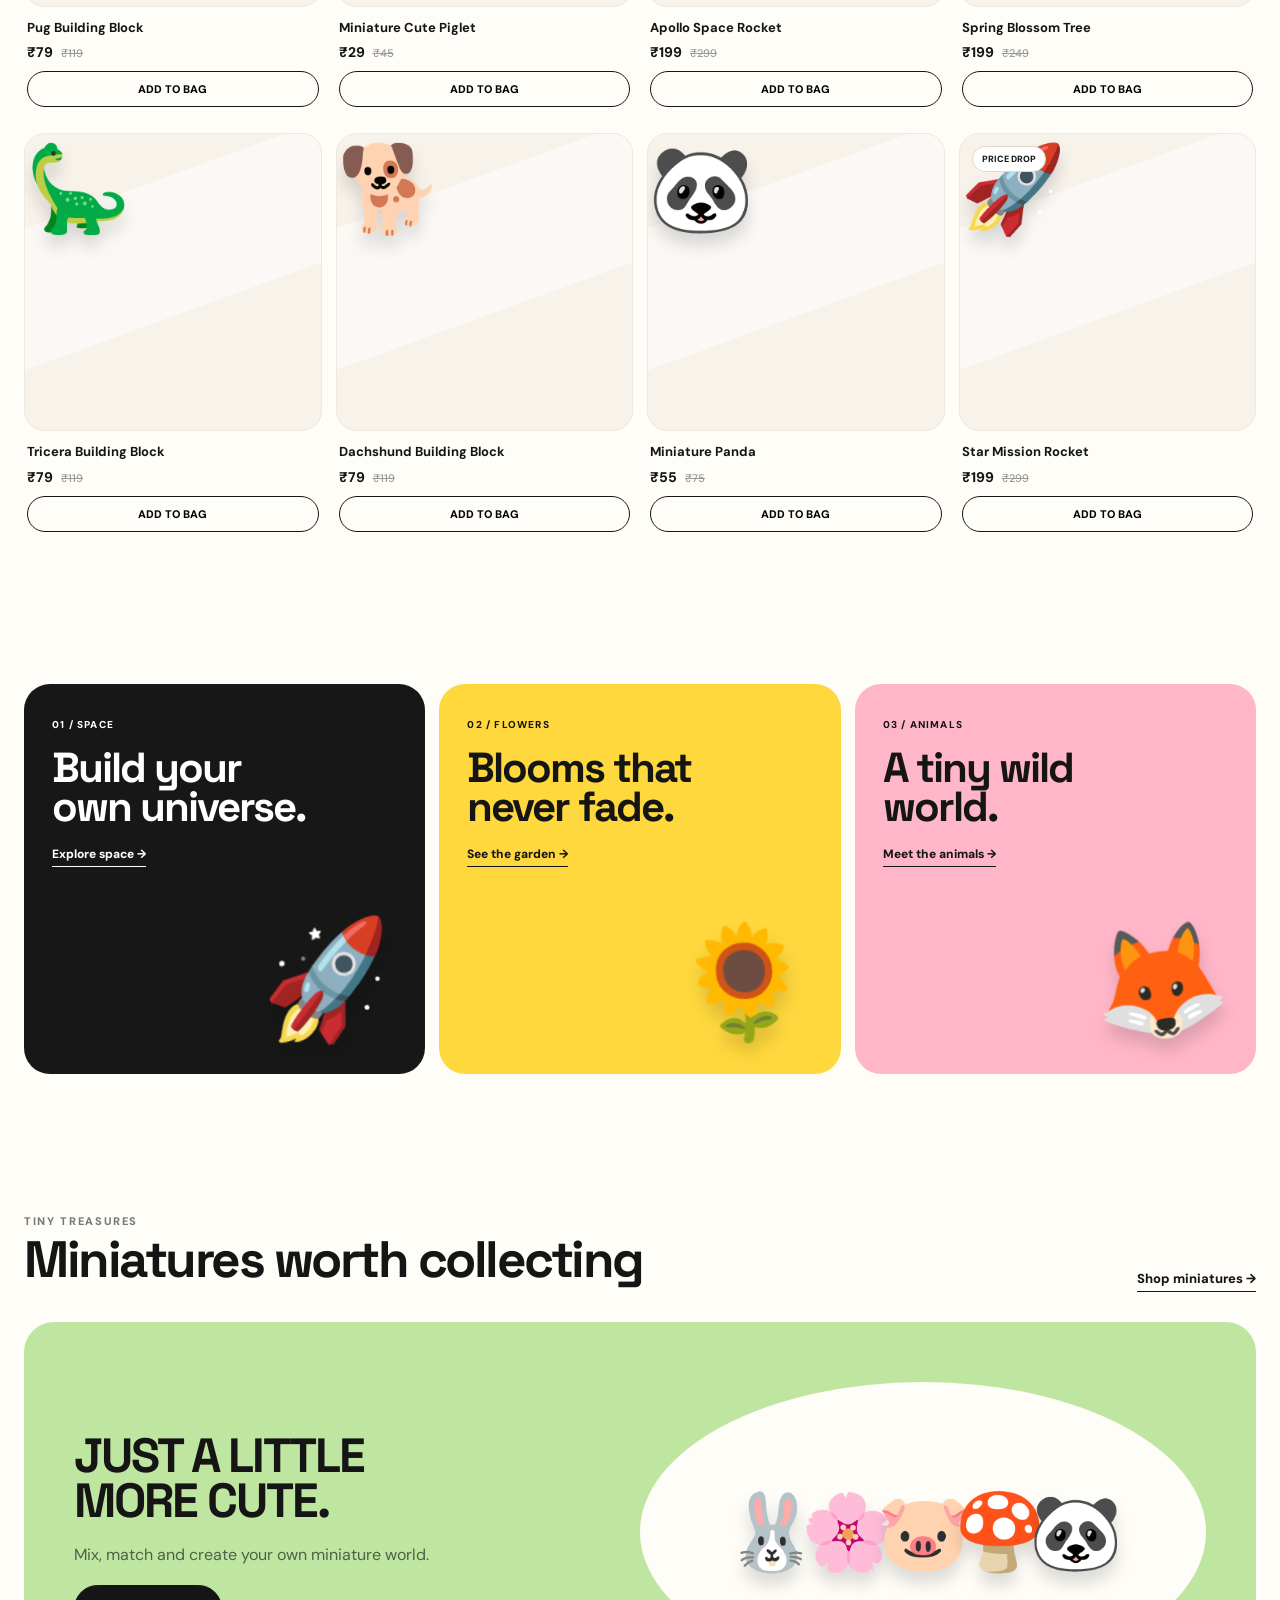
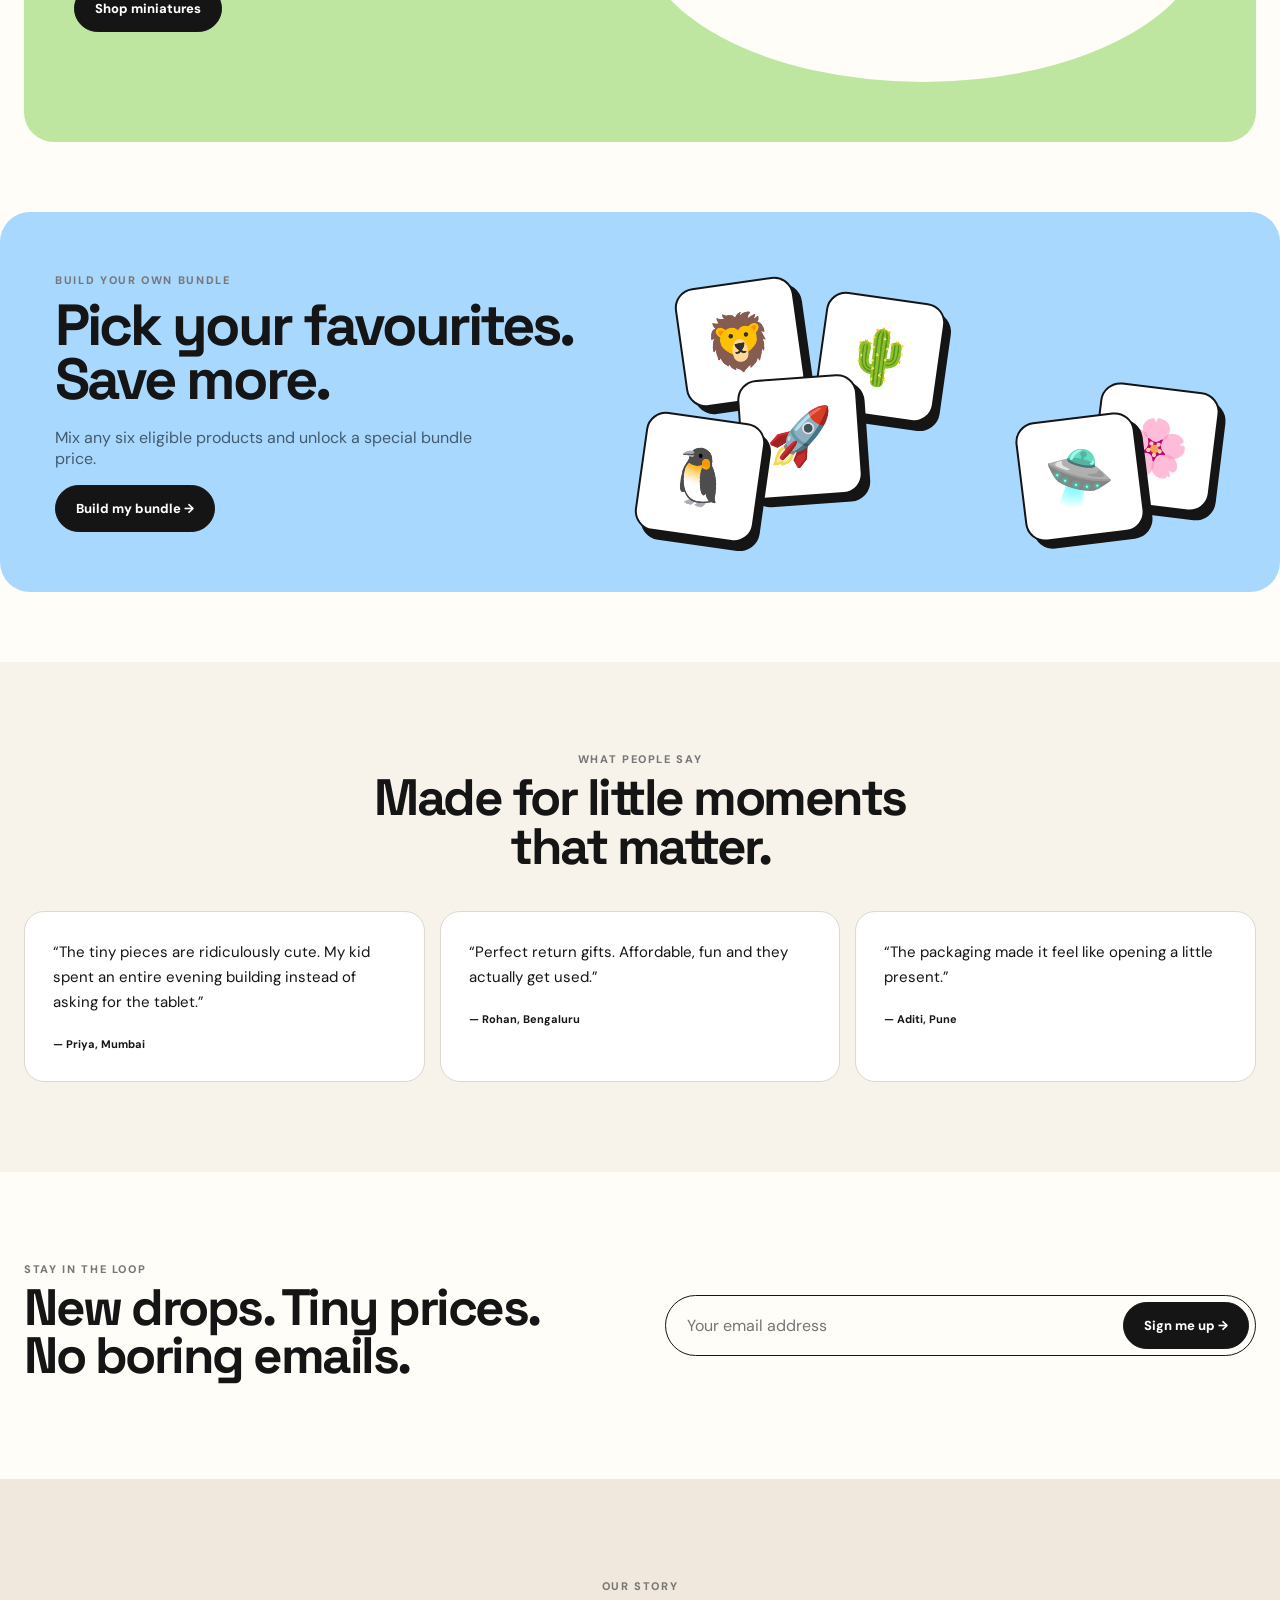
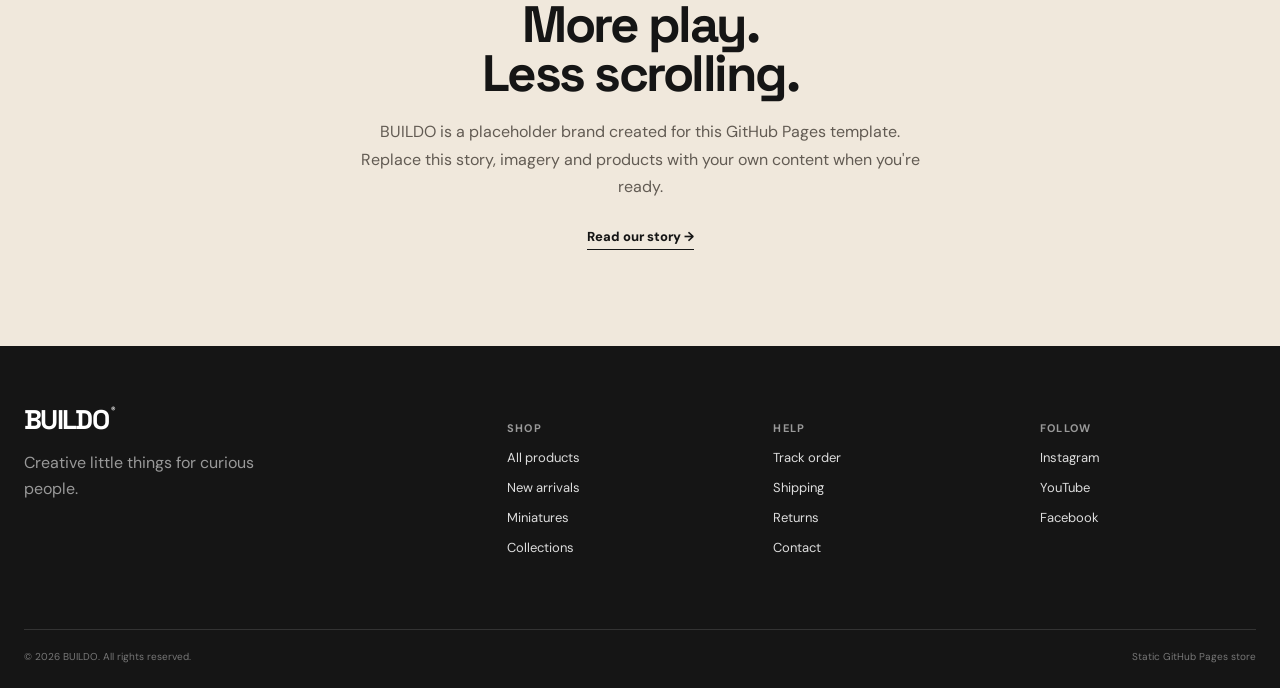
==== commit 61baf423: "dynamic product listing" ====
--- a/index.html
+++ b/index.html
@@ -38,7 +38,7 @@
         <a href="#miniatures">Miniature Toys</a>
         <a href="#products">Puzzles</a>
         <a href="#collections">Collections</a>
-        <a href="#about">About</a>
+        <a href="about.html">About</a>
       </nav>
 
       <div class="header-actions">
@@ -187,7 +187,7 @@
       <div class="eyebrow">OUR STORY</div>
       <h2>More play.<br>Less scrolling.</h2>
       <p>BUILDO is a placeholder brand created for this GitHub Pages template. Replace this story, imagery and products with your own content when you're ready.</p>
-      <a class="text-link" href="#about">Read our story →</a>
+      <a class="text-link" href="about.html">Read our story →</a>
     </section>
   </main>
 
@@ -241,6 +241,6 @@
 
   <div class="toast" id="toast" role="status" aria-live="polite"></div>
 
-  <script src="assets/js/app.js"></script>
+  <script src="assets/js/app.js?v=3"></script>
 </body>
 </html>
--- a/assets/css/style.css
+++ b/assets/css/style.css
@@ -7,3 +7,56 @@
 .checkout-modal{position:fixed;inset:0;background:#0007;z-index:150;display:flex;align-items:center;justify-content:center;padding:20px}.checkout-modal[hidden]{display:none}.checkout-box{width:min(500px,100%);max-height:90vh;overflow:auto;background:#fffdf8;border-radius:26px;padding:32px;position:relative;box-shadow:0 25px 80px #0004}.checkout-box h2{font:700 44px/.95 "Space Grotesk";letter-spacing:-2px;margin:8px 0}.checkout-note{color:var(--muted);font-size:13px;line-height:1.5;margin-bottom:22px}.checkout-close{position:absolute;right:20px;top:15px;border:0;background:none;font-size:30px;cursor:pointer}.checkout-box form{display:grid;gap:14px}.checkout-box label{font-size:11px;font-weight:800}.checkout-box input,.checkout-box textarea{display:block;width:100%;margin-top:6px;border:1px solid var(--line);border-radius:12px;background:#fff;padding:12px;outline:none;resize:vertical}.checkout-box input:focus,.checkout-box textarea:focus{border-color:var(--ink)}.checkout-box small{display:block;text-align:center;color:#888;margin-top:12px;font-size:10px}.toast{position:fixed;left:50%;bottom:25px;transform:translate(-50%,30px);background:var(--ink);color:#fff;padding:12px 18px;border-radius:99px;font-size:12px;opacity:0;pointer-events:none;transition:.25s;z-index:200}.toast.show{opacity:1;transform:translate(-50%,0)}
 @media(max-width:1000px){.main-nav{gap:14px}.main-nav>a,.nav-dropdown>a{font-size:11px}.product-grid{grid-template-columns:repeat(3,1fr)}.product-grid.compact{grid-template-columns:repeat(3,1fr)}.quick-cats{grid-template-columns:repeat(3,1fr)}}
 @media(max-width:760px){.announcement{font-size:9px;gap:6px;padding:0 8px}.header-inner{height:65px;padding:0 16px;justify-content:space-between}.mobile-menu{display:block}.main-nav{display:none;position:absolute;top:65px;left:0;right:0;background:#fff;border-bottom:1px solid var(--line);padding:15px 20px;flex-direction:column;align-items:stretch}.main-nav.mobile-open{display:flex}.main-nav>a,.nav-dropdown>a{padding:13px 0}.dropdown-menu{position:static;display:block;border:0;box-shadow:none;padding:0 0 0 15px}.hero{grid-template-columns:1fr;padding-top:40px;min-height:auto}.hero h1{letter-spacing:-4px;font-size:60px}.hero-art{height:360px;order:-1}.hero-card{width:95px;height:95px;font-size:45px}.card-one{left:45px;top:70px}.card-two{right:55px;top:125px}.card-three{left:130px;bottom:45px}.quick-cats{grid-template-columns:repeat(2,1fr);padding-bottom:30px}.section{padding:55px 16px}.section-heading{align-items:start;gap:20px}.section-heading .text-link{display:none}.section h2{font-size:40px}.product-grid,.product-grid.compact{grid-template-columns:repeat(2,1fr);gap:10px}.product-image{border-radius:16px;font-size:65px}.band{grid-template-columns:1fr;padding:55px 24px;gap:30px}.band-points{grid-template-columns:1fr}.feature-grid{grid-template-columns:1fr;padding:55px 16px}.feature{min-height:300px}.mini-banner{grid-template-columns:1fr;padding:35px;gap:30px}.mini-banner span{font-size:40px}.mini-scene{height:220px}.mini-scene span{font-size:52px}.bundle{grid-template-columns:1fr;margin:0 16px 55px;padding:35px}.bundle h2{font-size:45px}.bundle-stack{margin-top:20px;transform:scale(.8);transform-origin:left top}.review-row{grid-template-columns:1fr}.newsletter{grid-template-columns:1fr;padding:65px 16px}.newsletter form{margin-top:10px}.newsletter input{width:0}.footer-top{grid-template-columns:1fr 1fr;gap:25px}.footer-top>div:first-child{grid-column:1/-1}.footer-bottom{flex-direction:column;gap:8px}.search-box input{font-size:28px}.checkout-box{padding:25px 20px}.checkout-box h2{font-size:38px}}
+
+/* Product detail page */
+.product-page{max-width:1280px;margin:auto;padding:45px 24px 90px}
+.product-breadcrumb{font-size:12px;color:#777;margin-bottom:28px}
+.product-breadcrumb a{text-decoration:underline;text-underline-offset:4px}
+.product-detail-grid{display:grid;grid-template-columns:minmax(0,1.05fr) minmax(390px,.95fr);gap:65px;align-items:start}
+.detail-art{background:var(--cream);border:1px solid var(--line);border-radius:30px;aspect-ratio:1;display:grid;place-items:center;position:relative;overflow:hidden}
+.detail-art:after{content:"";position:absolute;width:62%;height:62%;border-radius:50%;background:#fff;opacity:.62}
+.detail-art>span:not(.badge){font-size:clamp(130px,18vw,250px);z-index:1;filter:drop-shadow(0 18px 15px #00000018)}
+.detail-art .badge{z-index:2}
+.detail-copy{padding-top:5px}
+.detail-copy h1{font:700 clamp(48px,5vw,76px)/.9 "Space Grotesk";letter-spacing:-4px;margin:14px 0 22px}
+.detail-description{font-size:17px;line-height:1.65;color:var(--muted);max-width:590px}
+.detail-price{font:800 28px "Space Grotesk";margin:25px 0 9px}
+.detail-price .old{font:500 14px "DM Sans";text-decoration:line-through;color:#8b857e;margin-left:5px}
+.detail-stock{font-size:11px;font-weight:800;letter-spacing:.08em;margin-bottom:20px}
+.offer-card{border:1px dashed #bcb4a8;border-radius:17px;padding:17px 18px;background:#fffaf0;margin:20px 0}
+.offer-card strong{display:block;font-size:13px;margin-bottom:7px}
+.offer-card div{font-size:12px;line-height:1.7;color:#605b55}
+.detail-actions{display:grid;grid-template-columns:auto 1fr;gap:10px}
+.quantity{display:flex;align-items:center;border:1px solid var(--ink);border-radius:999px;height:48px;padding:4px}
+.quantity button{border:0;background:none;width:38px;height:38px;border-radius:50%;cursor:pointer;font-size:19px}
+.quantity strong{width:25px;text-align:center;font-size:13px}
+.detail-add{height:48px}
+.detail-buy{width:100%;height:48px;margin-top:10px;border:1px solid var(--ink);border-radius:999px;background:transparent;font-weight:800;font-size:12px;cursor:pointer}
+.detail-buy:hover{background:var(--ink);color:#fff}
+.info-rows{border-top:1px solid var(--line);margin-top:28px}
+.info-rows>div{display:flex;justify-content:space-between;gap:25px;padding:15px 0;border-bottom:1px solid var(--line);font-size:13px}
+.info-rows span{color:var(--muted)}
+.info-rows b{text-align:right;font-weight:700}
+.product-long-details{margin-top:85px;border-top:1px solid var(--line);padding-top:45px;display:grid;grid-template-columns:.8fr 1.2fr;gap:80px}
+.product-long-details h2,.related-section h2{font:700 clamp(36px,4vw,55px)/.95 "Space Grotesk";letter-spacing:-2.5px;margin:10px 0}
+.long-copy h3{font:700 18px "Space Grotesk";margin:0 0 8px}
+.long-copy p,.long-copy li{color:var(--muted);font-size:15px;line-height:1.7}
+.long-copy ul{padding-left:20px;margin-bottom:30px}
+.related-section{margin-top:85px;border-top:1px solid var(--line);padding-top:45px}
+.related-section .product-grid{margin-top:25px}
+.product-link{display:block;color:inherit}
+.product-card h3 a:hover{text-decoration:underline;text-underline-offset:3px}
+@media(max-width:900px){
+  .product-detail-grid{grid-template-columns:1fr;gap:35px}
+  .detail-art{max-width:700px}
+  .product-long-details{grid-template-columns:1fr;gap:25px}
+}
+@media(max-width:600px){
+  .product-page{padding:30px 16px 65px}
+  .detail-copy h1{font-size:50px;letter-spacing:-3px}
+  .detail-description{font-size:15px}
+  .detail-actions{grid-template-columns:1fr;gap:10px}
+  .quantity{justify-content:center}
+  .product-long-details{margin-top:60px;padding-top:30px}
+  .related-section{margin-top:60px;padding-top:30px}
+}
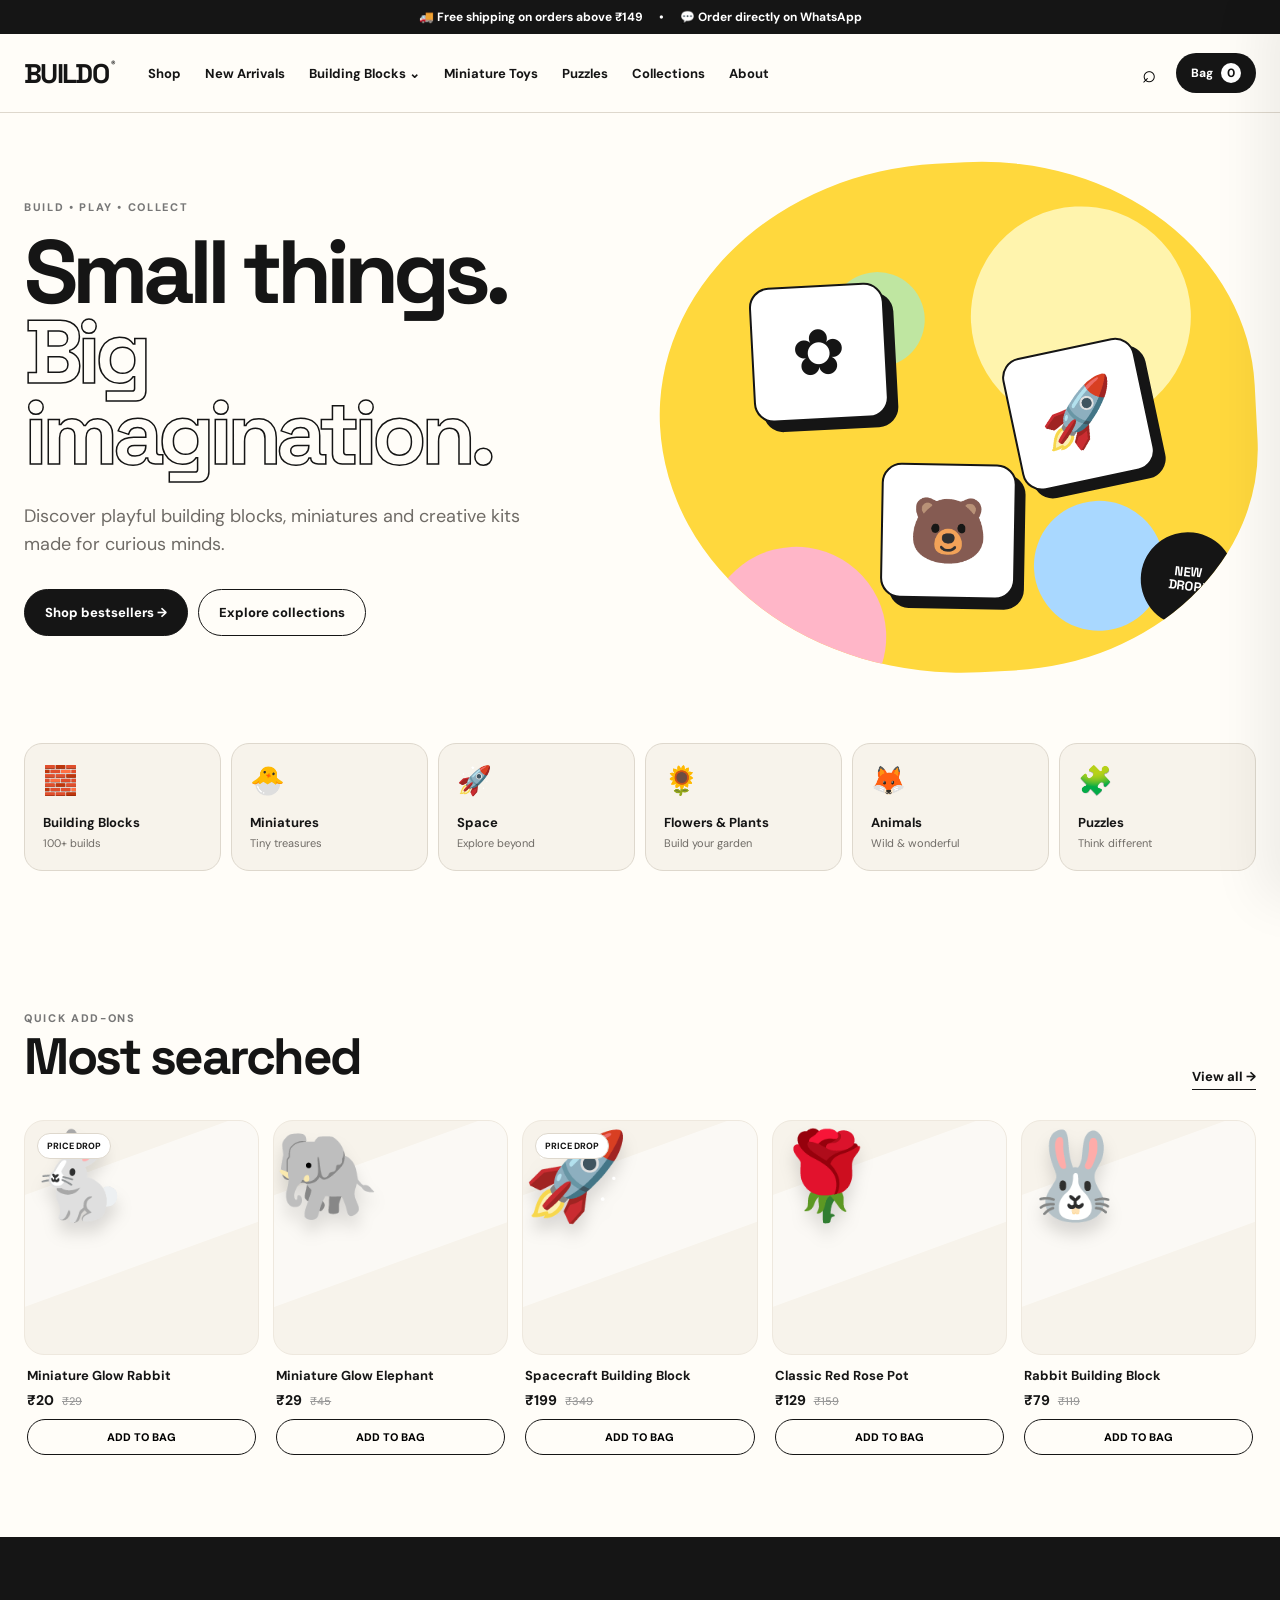
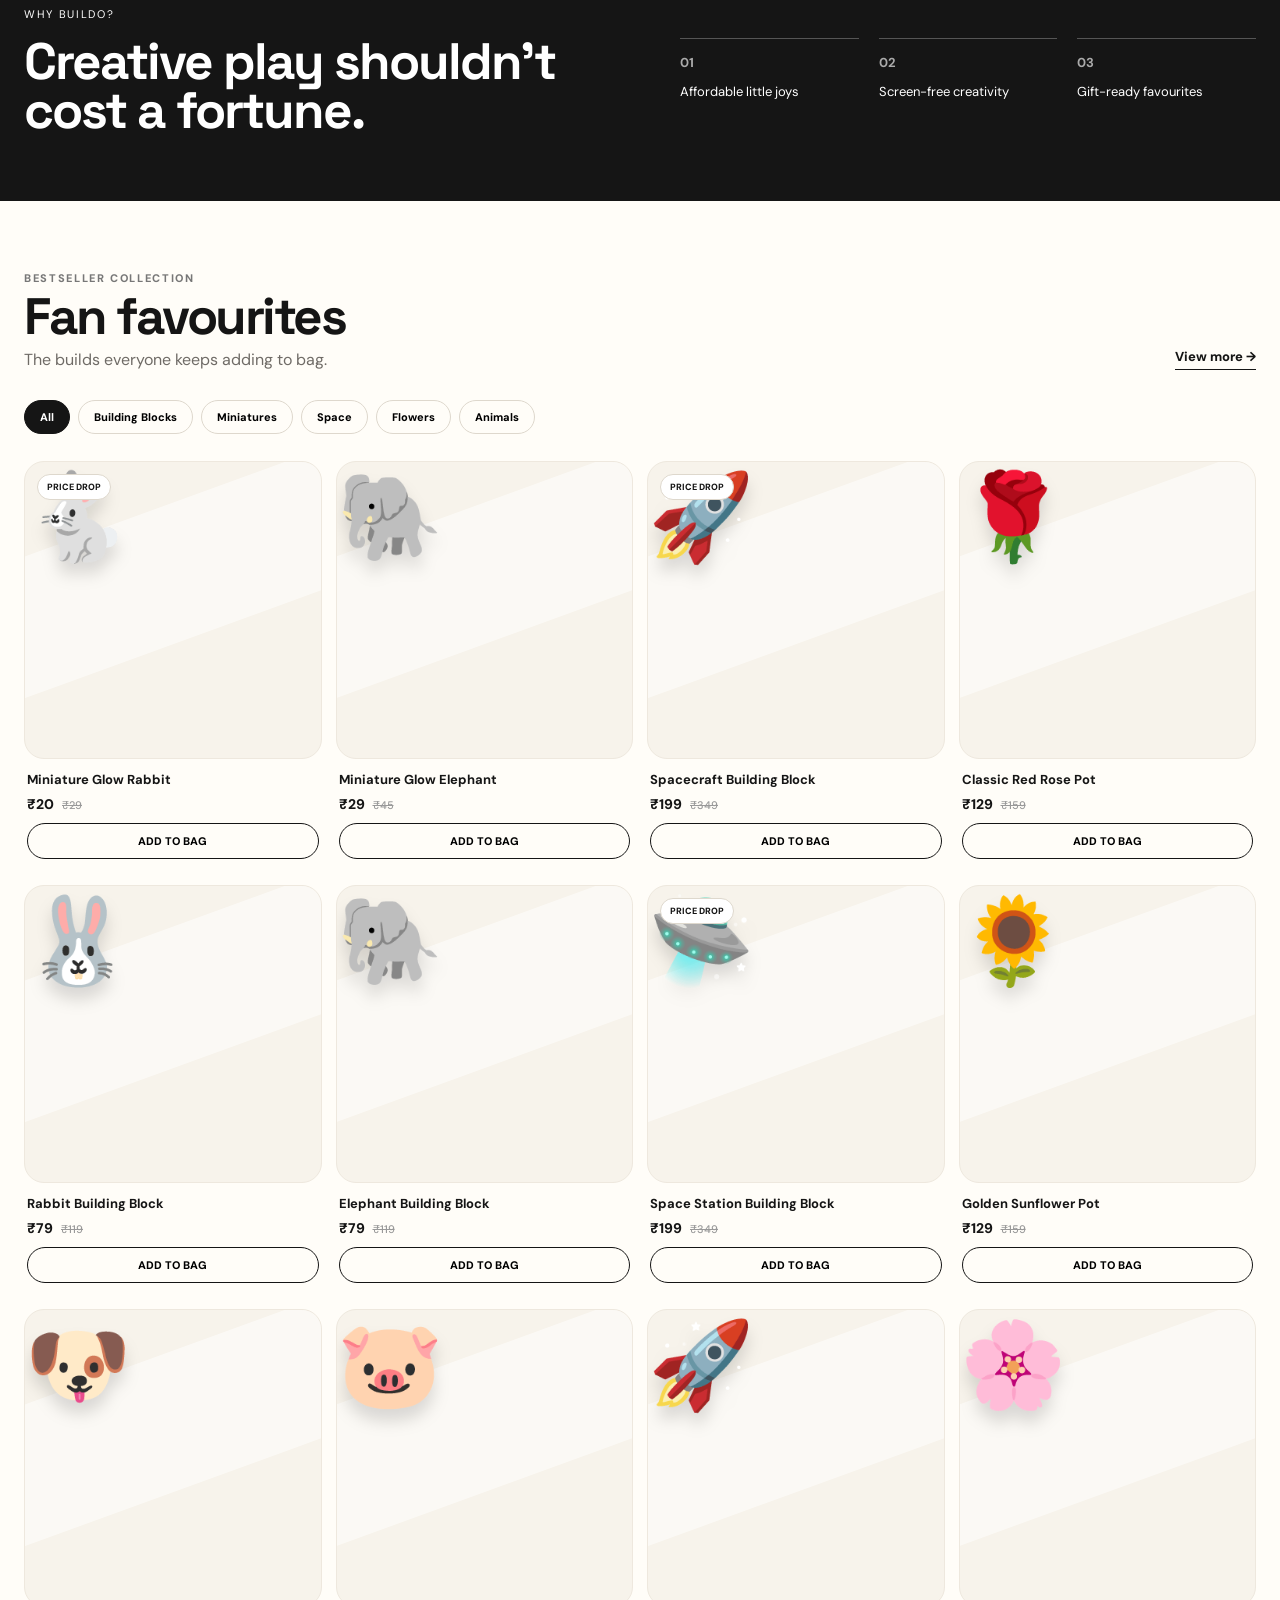
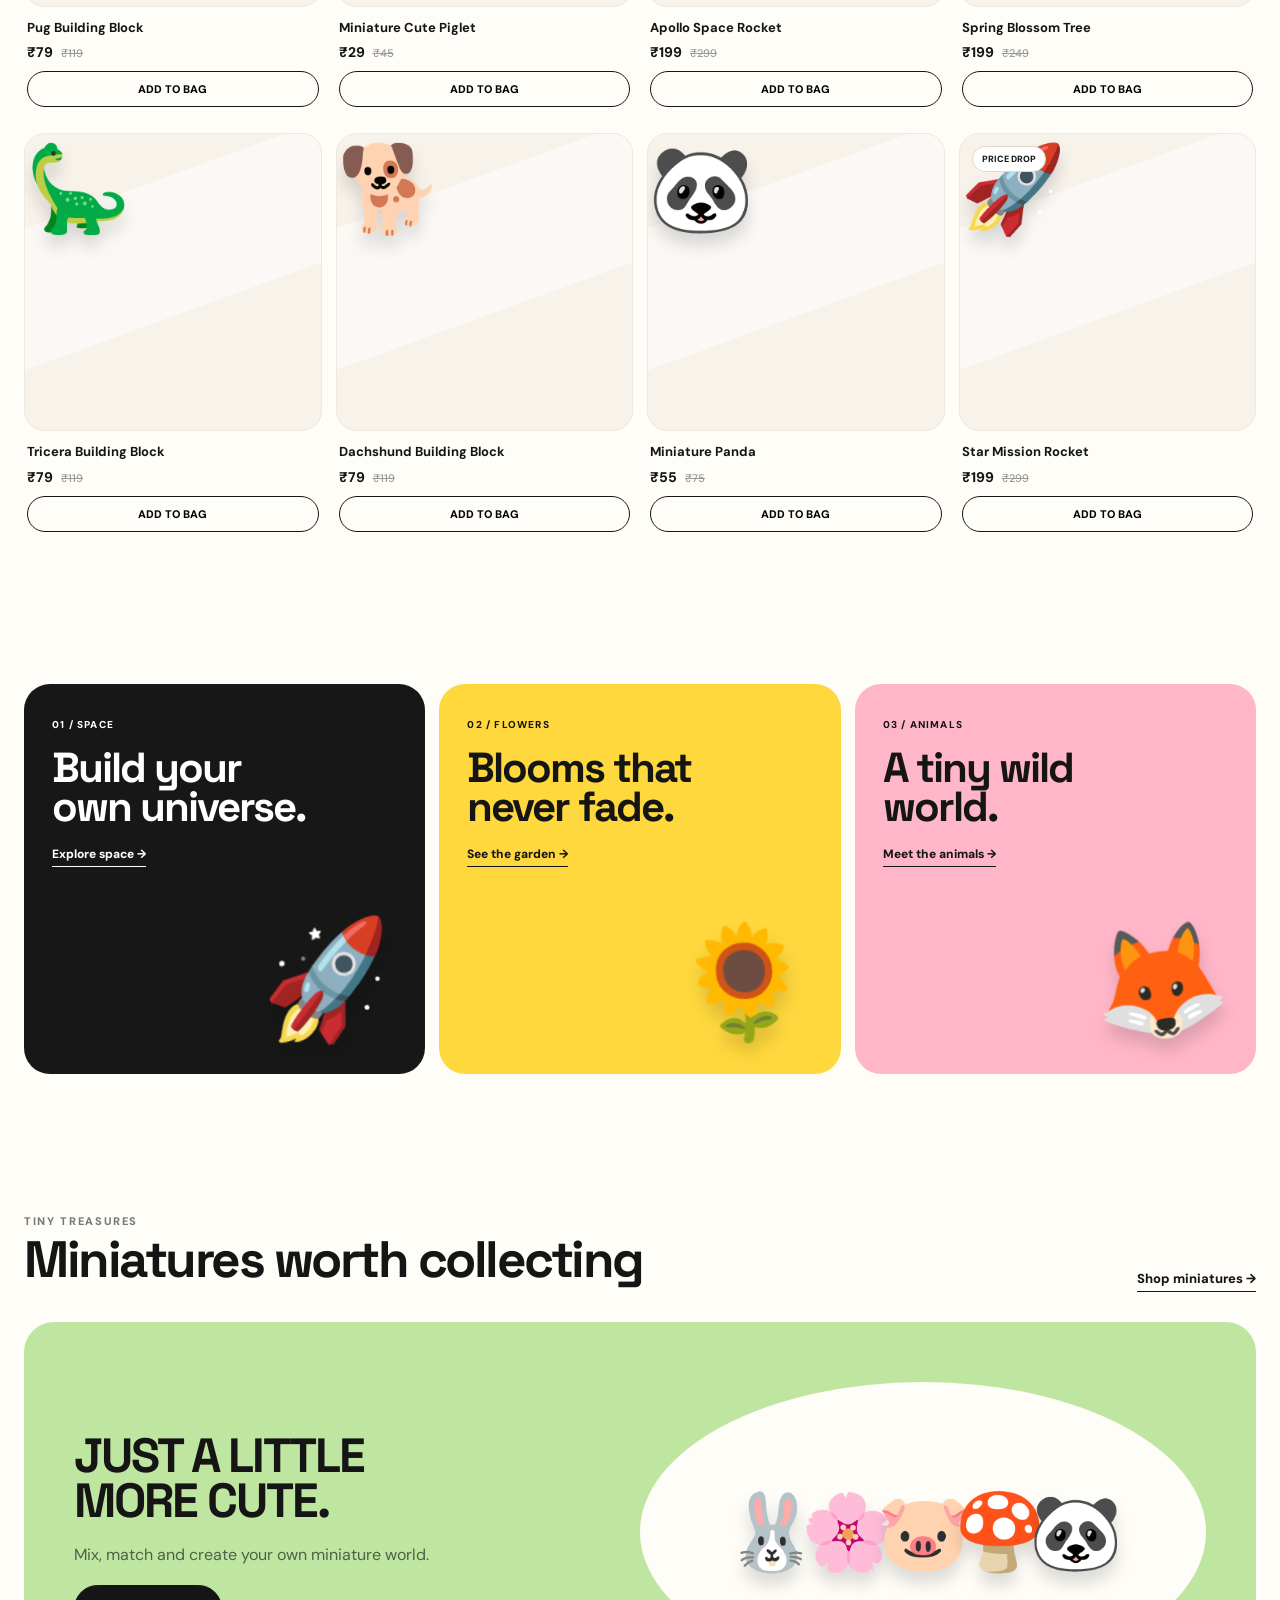
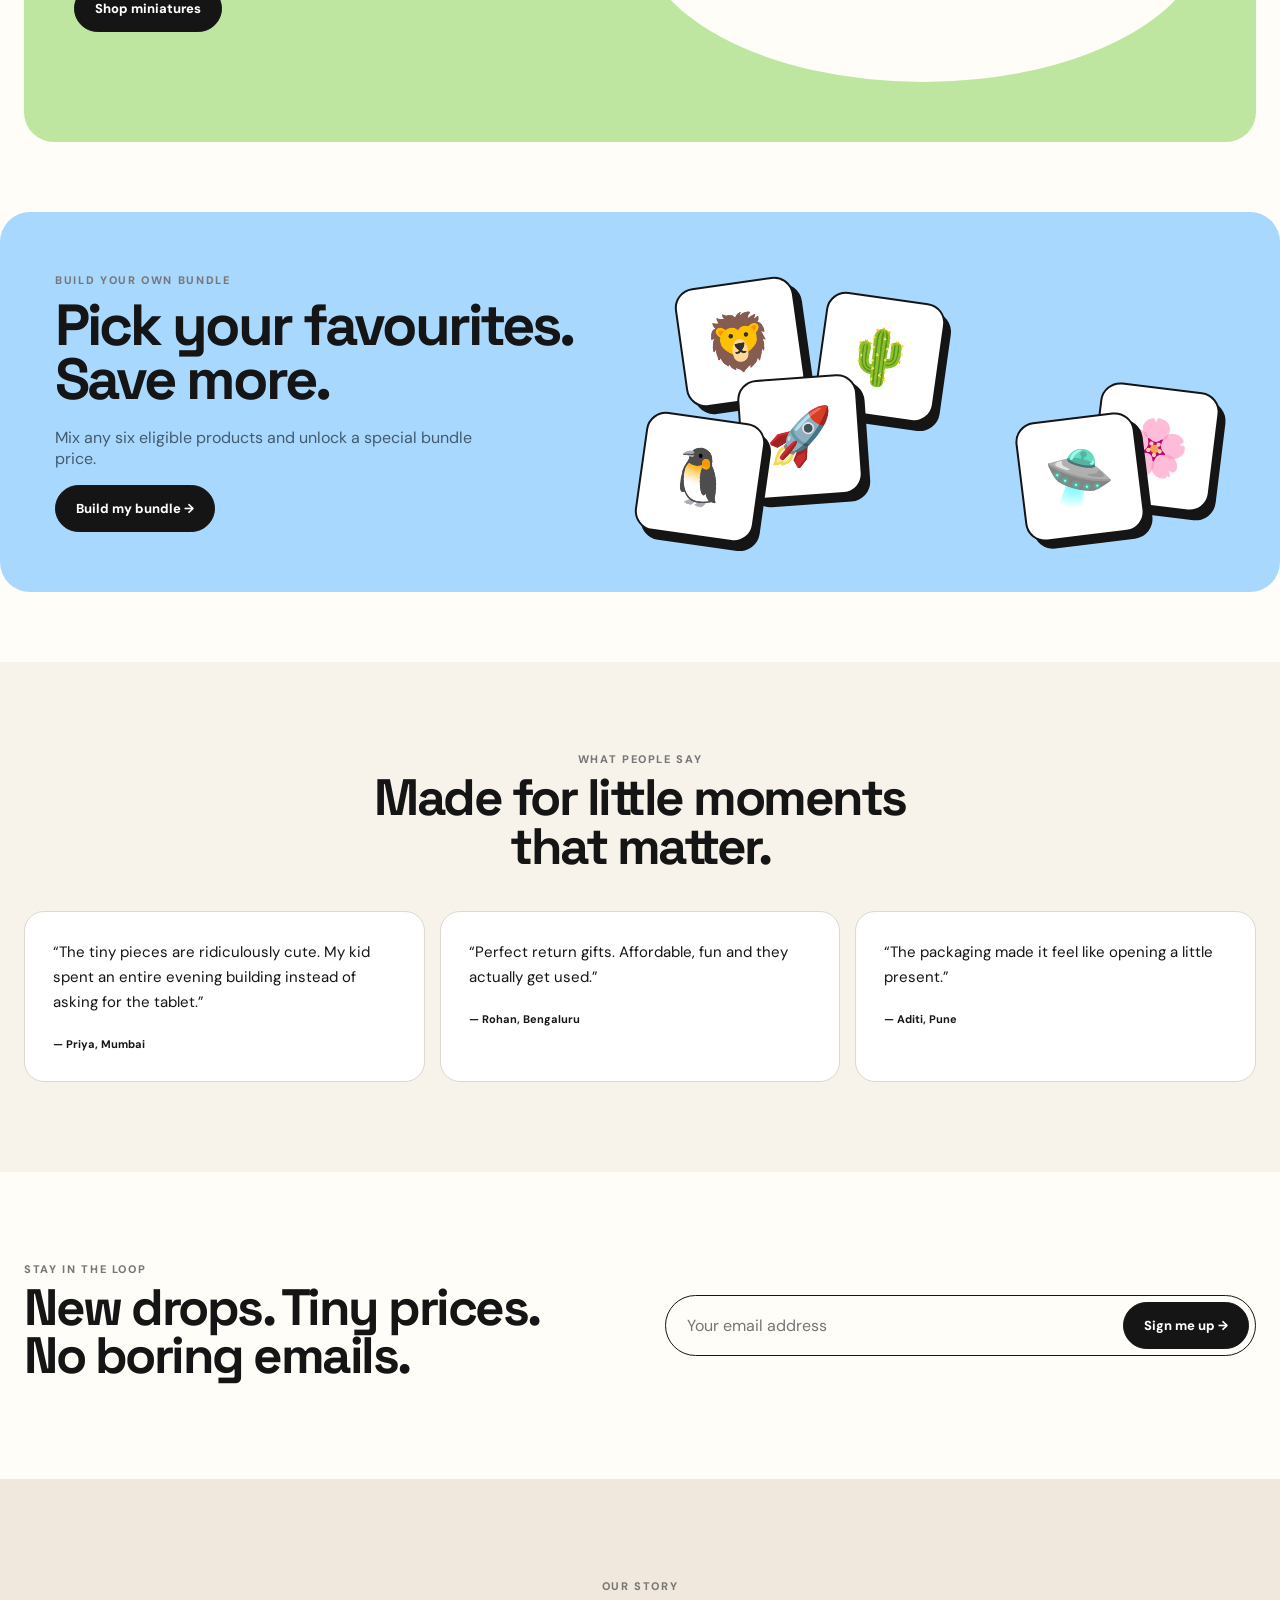
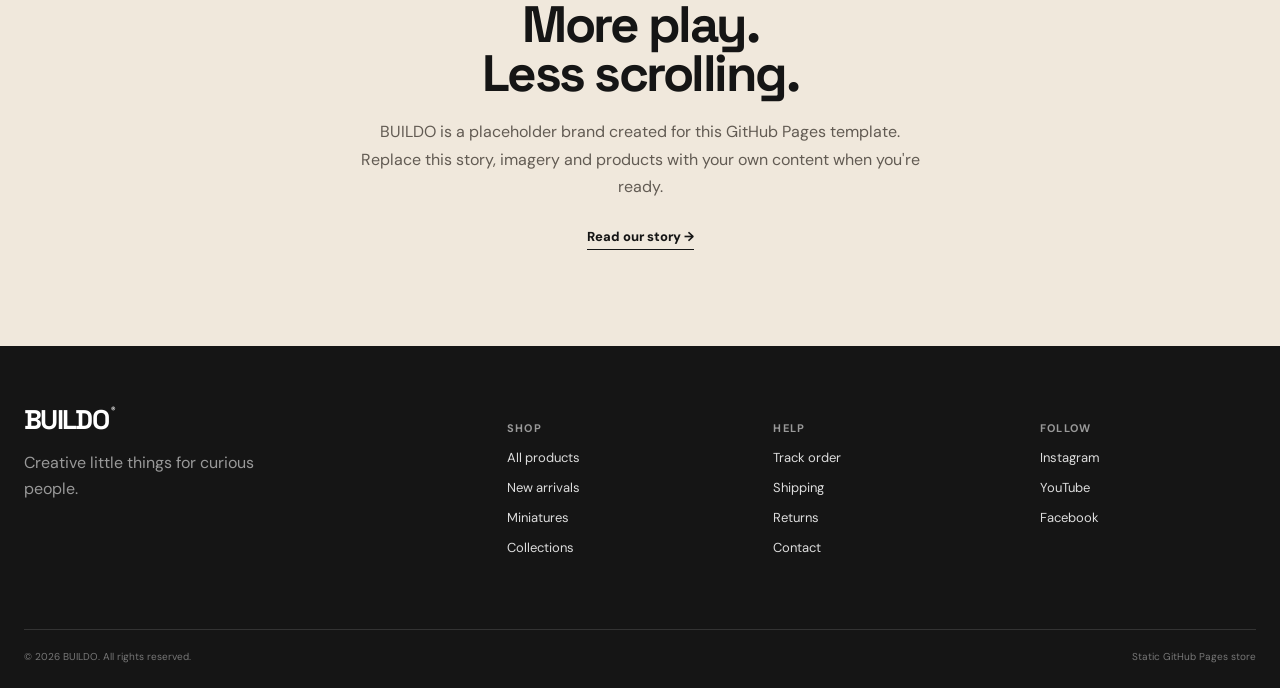
==== commit 8af15e75: "added shop.html with categories" ====
--- a/index.html
+++ b/index.html
@@ -23,7 +23,7 @@
       <button id="mobileMenuBtn" class="icon-btn mobile-menu" type="button" aria-label="Open menu" aria-expanded="false">☰</button>
       <a class="logo" href="#top">BUILDO<span>®</span></a>
 
-      <nav id="mainNav" class="main-nav" aria-label="Main navigation">
+      <nav id="mainNav" class="main-nav" aria-label="Main navigation"><a href="shop.html">Shop</a>
         <a href="#new">New Arrivals</a>
         <div class="nav-dropdown">
           <a href="#products">Building Blocks <span>⌄</span></a>
--- a/assets/css/style.css
+++ b/assets/css/style.css
@@ -60,3 +60,45 @@
   .product-long-details{margin-top:60px;padding-top:30px}
   .related-section{margin-top:60px;padding-top:30px}
 }
+
+
+/* Shop page */
+.shop-page { max-width: 1240px; margin: 0 auto; padding: 70px 24px 100px; }
+.shop-hero { padding: 30px 0 55px; }
+.shop-hero .eyebrow { font-size: .75rem; letter-spacing: .16em; text-transform: uppercase; opacity: .55; margin-bottom: 14px; }
+.shop-hero h1 { font-size: clamp(3rem, 7vw, 6.5rem); line-height: .92; letter-spacing: -.055em; margin: 0 0 22px; }
+.shop-hero p:not(.eyebrow) { max-width: 560px; font-size: 1.05rem; opacity: .68; }
+.shop-controls { display:flex; align-items:center; justify-content:space-between; gap:20px; margin-bottom:28px; flex-wrap:wrap; }
+.shop-filters { display:flex; gap:8px; flex-wrap:wrap; }
+.shop-filter { border:1px solid rgba(0,0,0,.14); background:transparent; border-radius:999px; padding:10px 17px; cursor:pointer; text-transform:capitalize; }
+.shop-filter.active { background:#111; color:#fff; border-color:#111; }
+.shop-count { opacity:.55; font-size:.9rem; }
+.shop-grid { display:grid; grid-template-columns:repeat(4,minmax(0,1fr)); gap:28px 18px; }
+.shop-product-card { min-width:0; }
+.product-card-link { display:block; color:inherit; text-decoration:none; }
+.shop-product-card .product-image { aspect-ratio:1/1; border-radius:24px; overflow:hidden; display:flex; align-items:center; justify-content:center; }
+.shop-product-card .product-image img { width:100%; height:100%; object-fit:cover; }
+.product-placeholder { font-size:4rem; }
+.shop-product-card .add-to-bag { width:100%; margin-top:12px; }
+@media (max-width: 900px) { .shop-grid { grid-template-columns:repeat(3,minmax(0,1fr)); } }
+@media (max-width: 650px) {
+  .shop-page { padding:45px 16px 70px; }
+  .shop-grid { grid-template-columns:repeat(2,minmax(0,1fr)); gap:22px 12px; }
+  .shop-hero h1 { font-size:3.3rem; }
+}
+
+
+/* Complete Shop page */
+.shop-page { padding-top: 72px; padding-bottom: 110px; }
+.shop-heading { align-items: end; margin-bottom: 28px; }
+.shop-heading h1 { font-size: clamp(3rem, 7vw, 6.2rem); line-height: .92; letter-spacing: -.055em; margin: 0 0 18px; }
+.shop-heading p { max-width: 580px; font-size: 1.05rem; opacity: .68; margin: 0; }
+.shop-count { font-size: .9rem; opacity: .55; white-space: nowrap; }
+.shop-filters { margin-bottom: 34px; }
+.shop-page .product-grid { margin-top: 0; }
+@media (max-width: 700px) {
+  .shop-page { padding-top: 45px; }
+  .shop-heading { display: block; }
+  .shop-count { margin-top: 14px; }
+  .shop-heading h1 { font-size: 3.4rem; }
+}
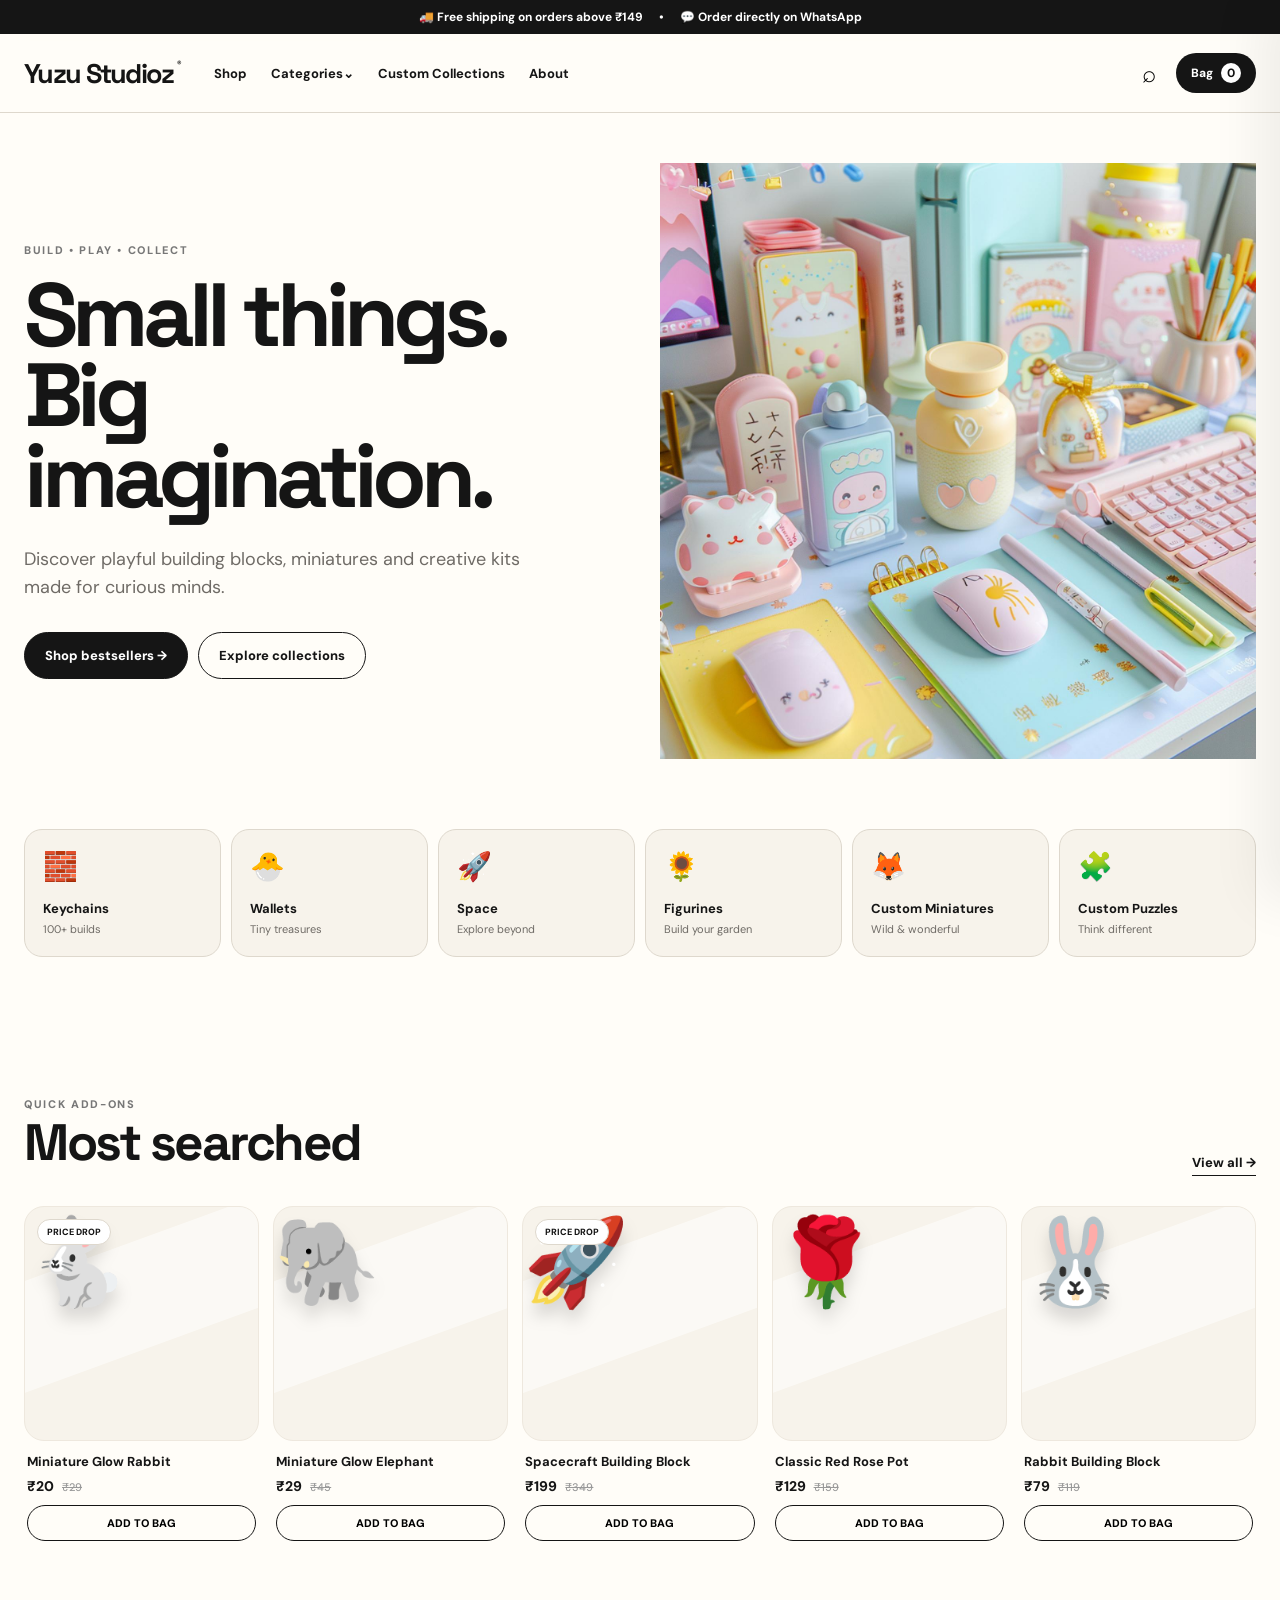
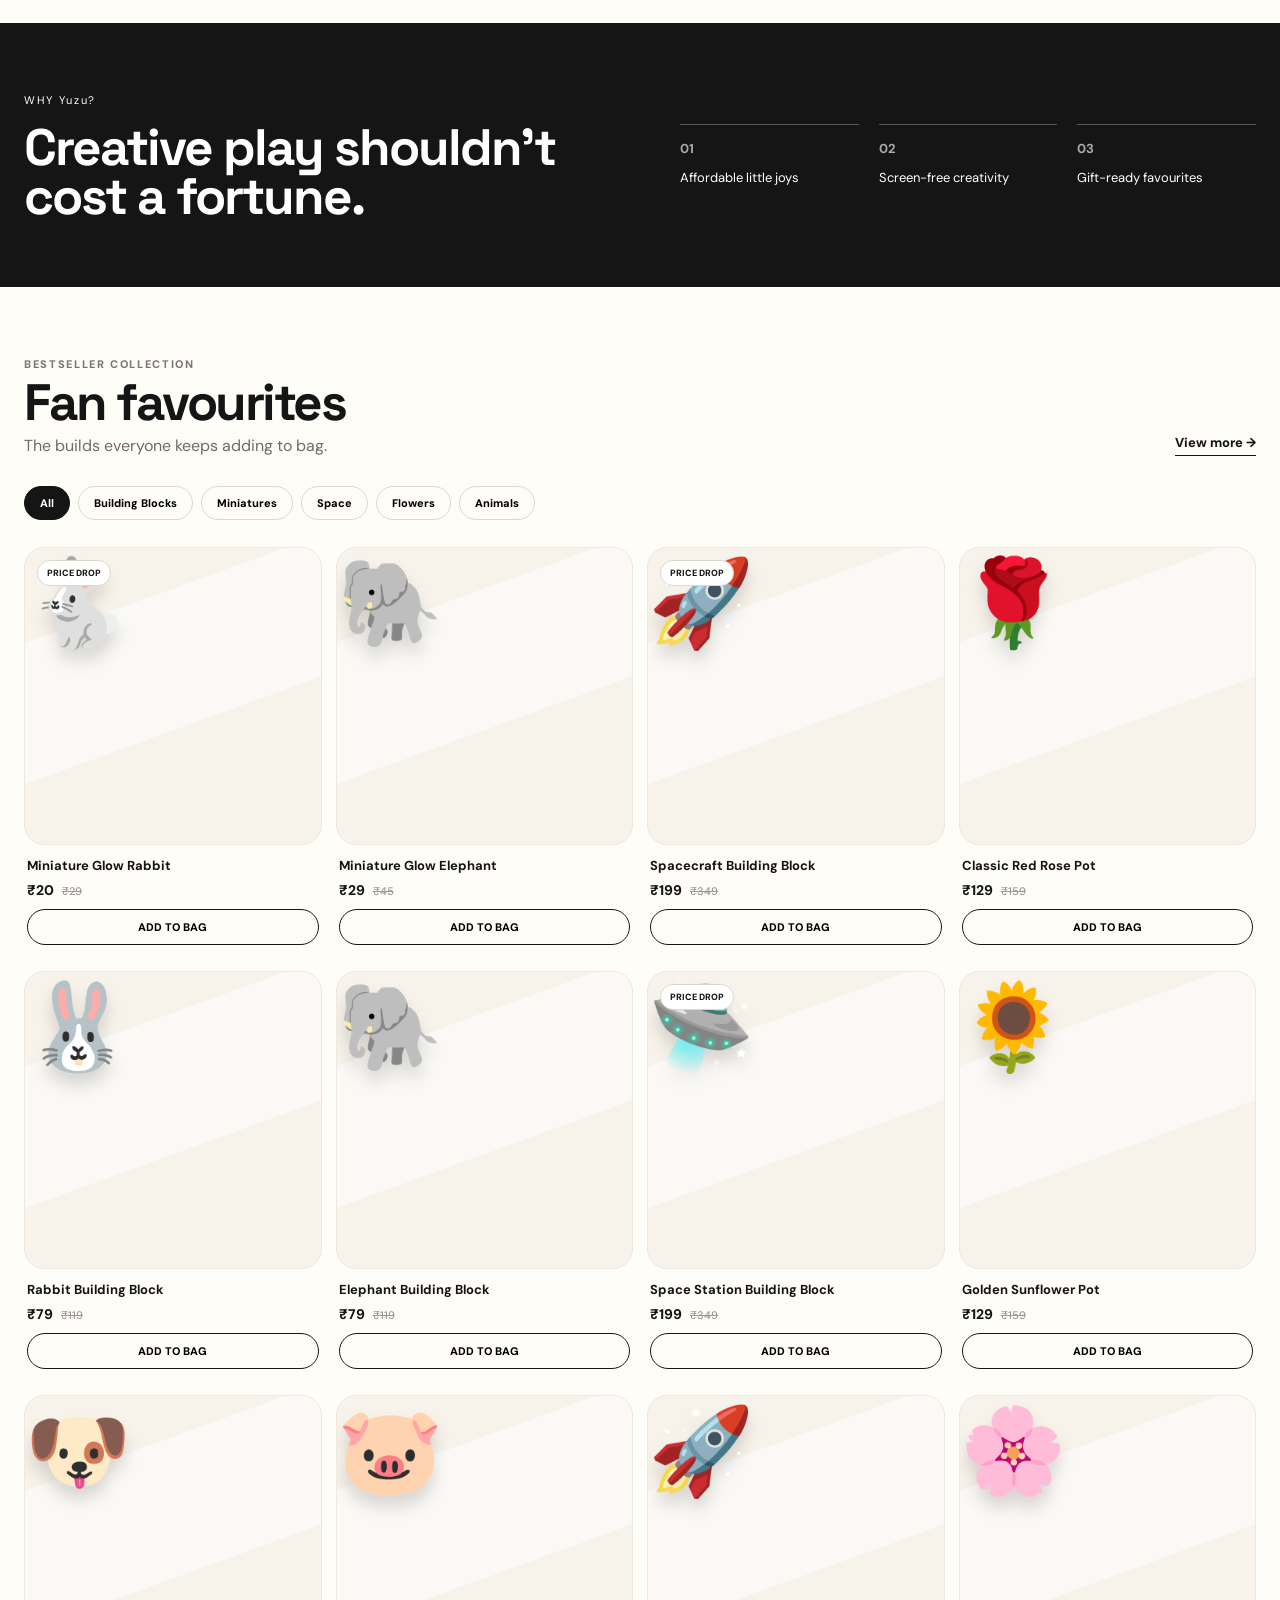
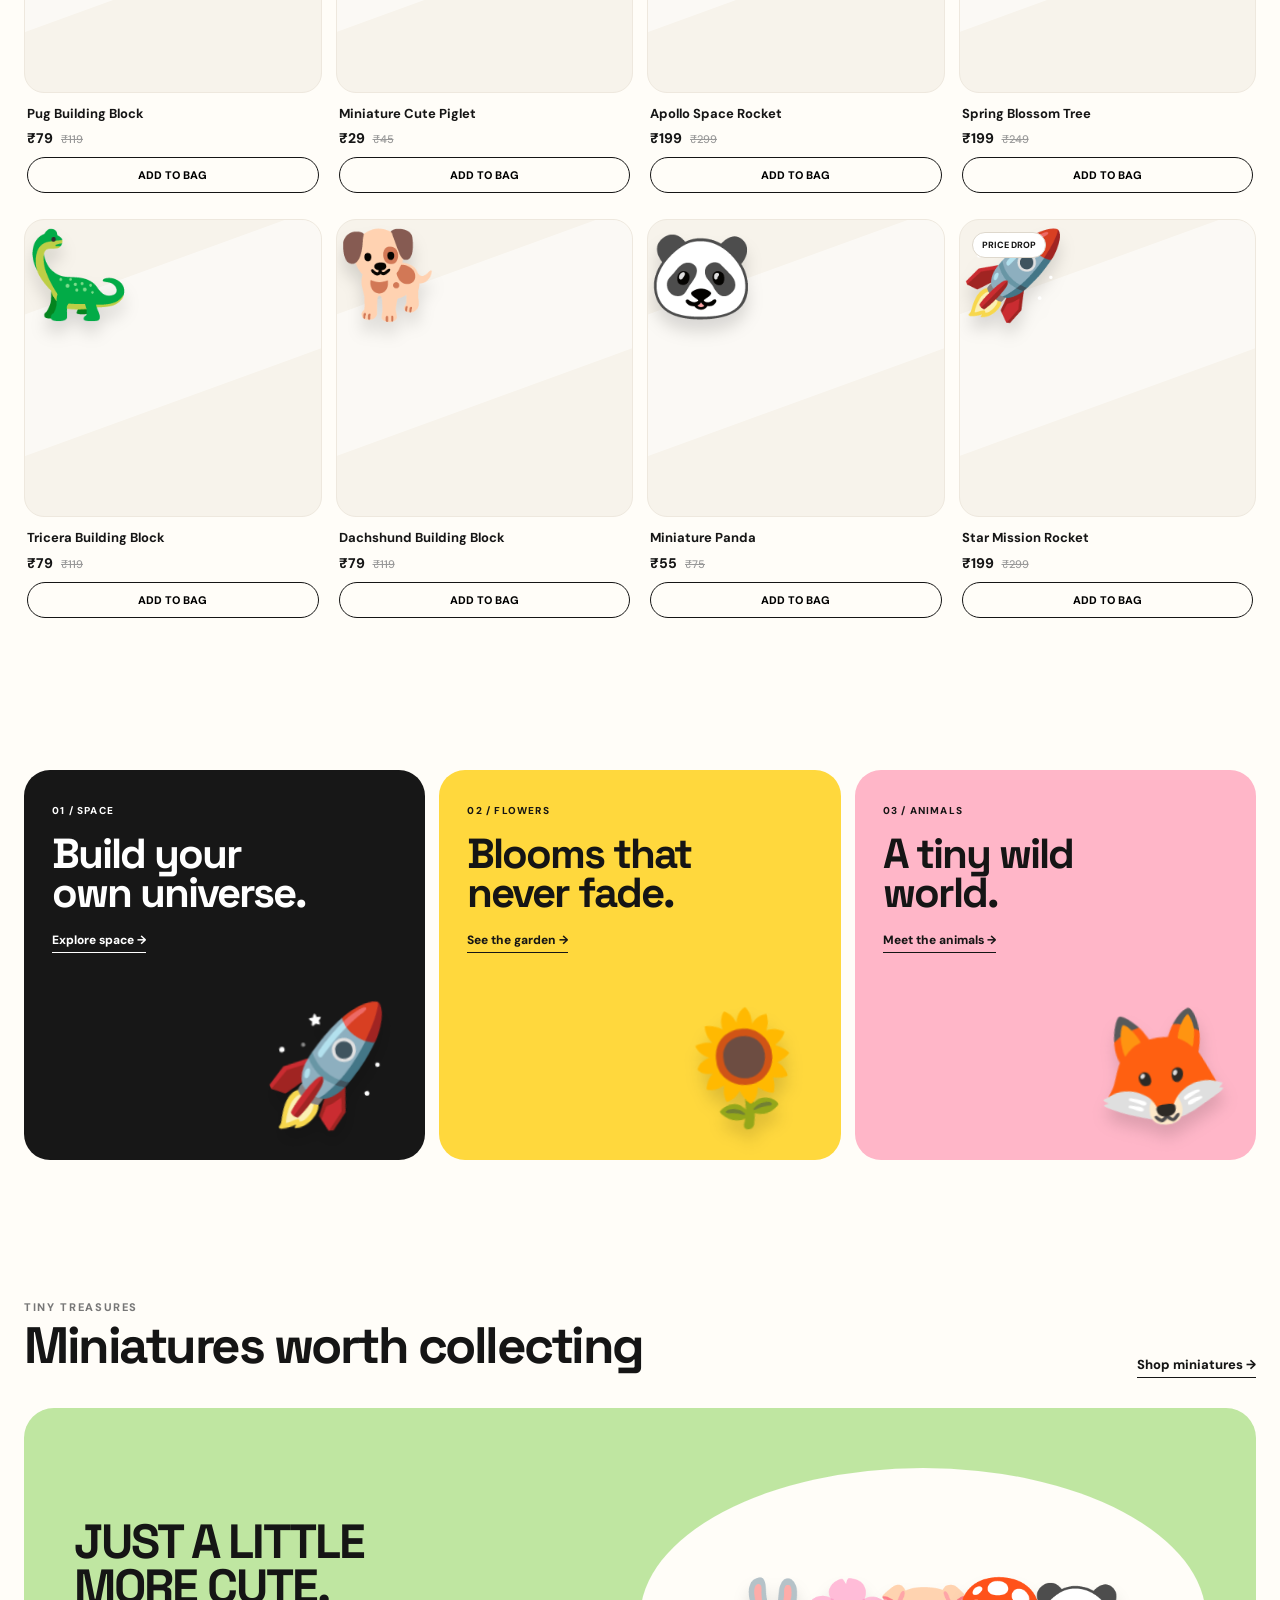
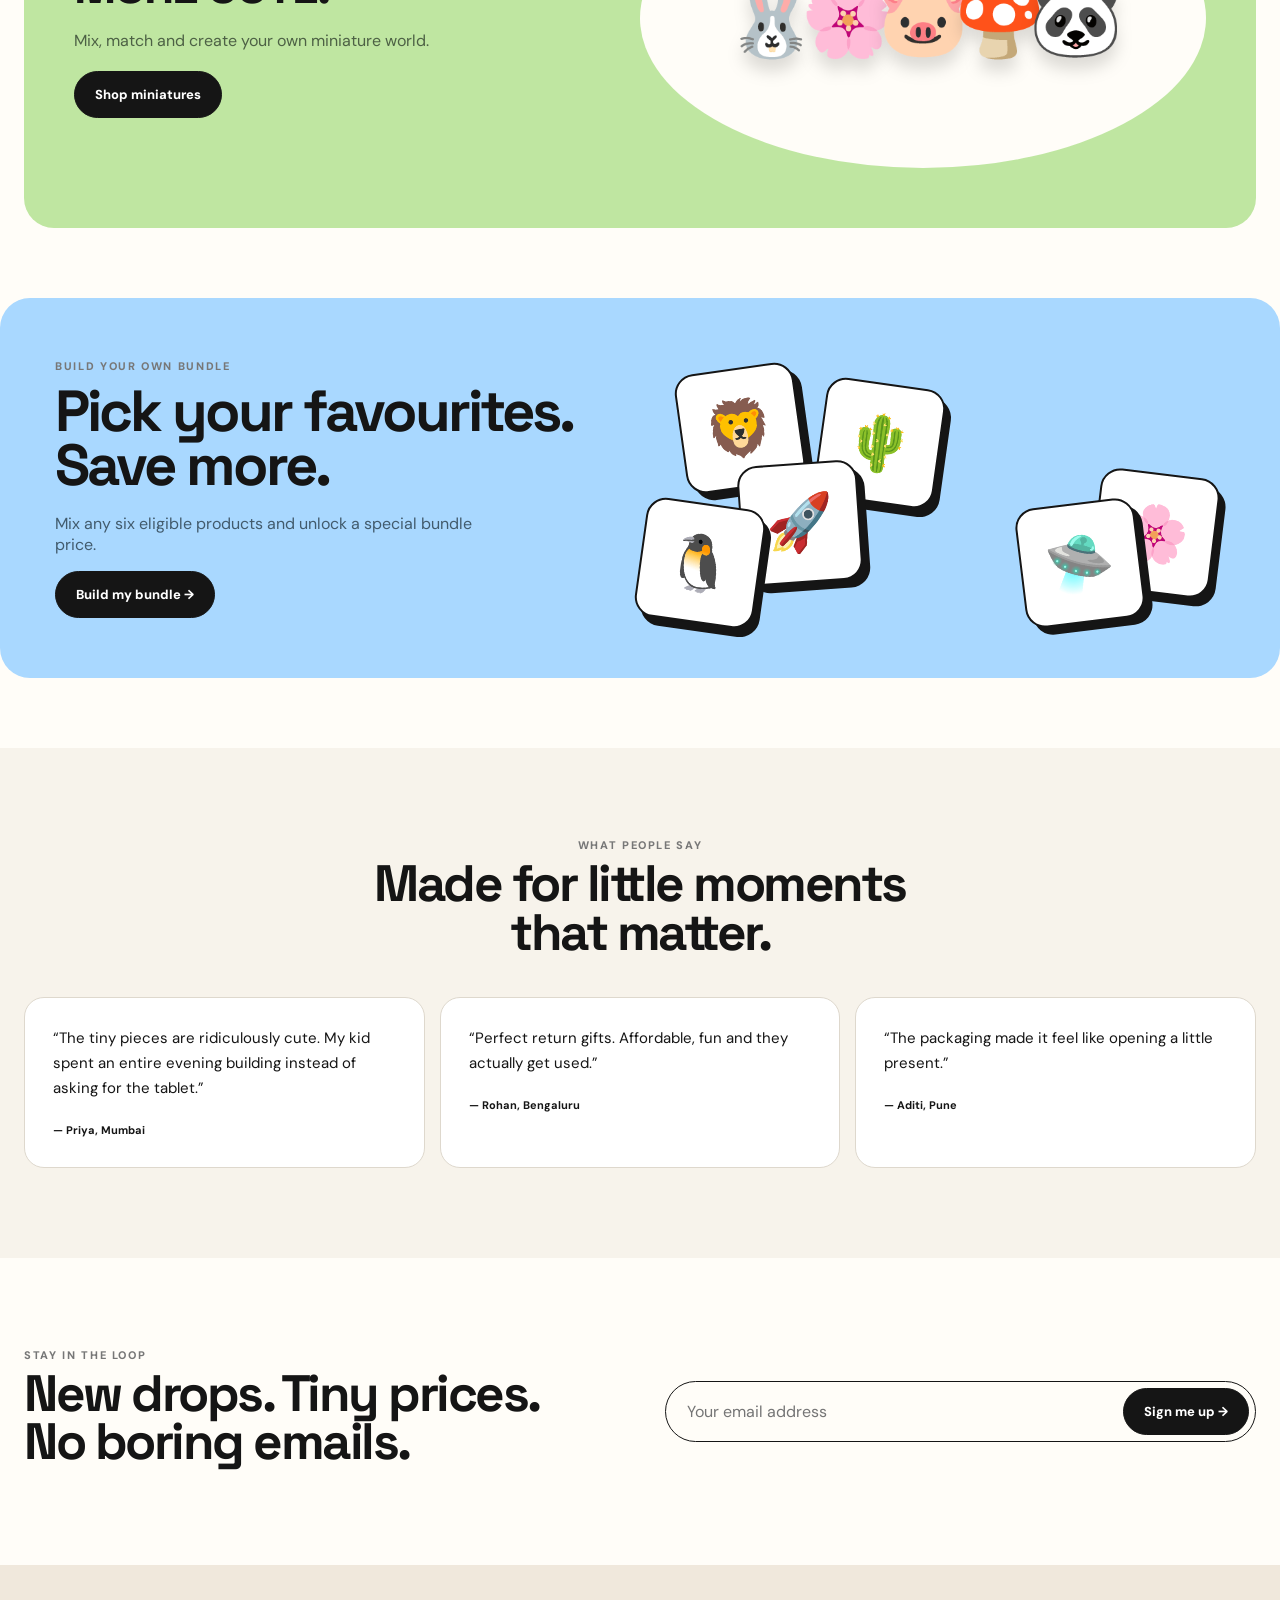
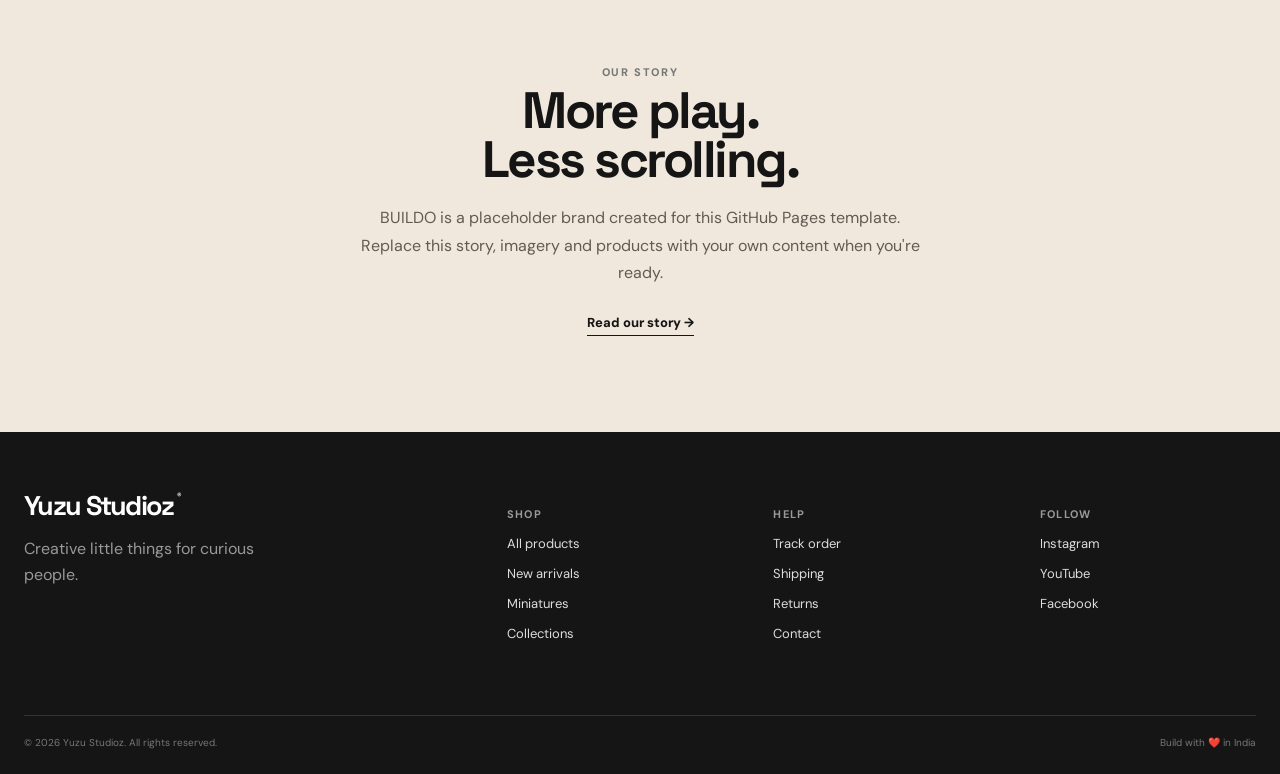
==== commit 97543d77: "Name and image updates" ====
--- a/index.html
+++ b/index.html
@@ -4,8 +4,8 @@
   <meta charset="utf-8">
   <meta name="viewport" content="width=device-width, initial-scale=1, viewport-fit=cover">
   <meta name="theme-color" content="#fffdf8">
-  <meta name="description" content="BUILDO — playful building blocks, miniatures and creative kits.">
-  <title>BUILDO — Creative Toys & Collectibles</title>
+  <meta name="description" content="Yuzu Studioz — customtoys, miniatures and creative kits.">
+  <title>Yuzu Studioz — Creative Toys & Collectibles</title>
   <link rel="preconnect" href="https://fonts.googleapis.com">
   <link rel="preconnect" href="https://fonts.gstatic.com" crossorigin>
   <link href="https://fonts.googleapis.com/css2?family=DM+Sans:wght@400;500;600;700;800&family=Space+Grotesk:wght@500;600;700&display=swap" rel="stylesheet">
@@ -21,23 +21,26 @@
   <header class="header">
     <div class="header-inner">
       <button id="mobileMenuBtn" class="icon-btn mobile-menu" type="button" aria-label="Open menu" aria-expanded="false">☰</button>
-      <a class="logo" href="#top">BUILDO<span>®</span></a>
-
-      <nav id="mainNav" class="main-nav" aria-label="Main navigation"><a href="shop.html">Shop</a>
-        <a href="#new">New Arrivals</a>
+      <a class="logo" href="#top">Yuzu Studioz<span>®</span></a>
+
+      <nav id="mainNav" class="main-nav" aria-label="Main navigation">
+        <a href="shop.html">Shop</a>
         <div class="nav-dropdown">
-          <a href="#products">Building Blocks <span>⌄</span></a>
-          <div class="dropdown-menu">
-            <a href="#products">All Products</a>
-            <a href="#space">Space</a>
-            <a href="#flowers">Flowers & Plants</a>
-            <a href="#animals">Animals</a>
-            <a href="#miniatures">Miniatures</a>
+          <a href="#products">Categories<span>⌄</span></a>
+          <div for="options" class="dropdown-menu">
+            <a href="#flowers">Keychains</a>
+            <a href="#animals">Wallets</a>
+            <a href="#miniatures">DIY Miniature toys</a>
+            <a href="#miniatures">Space</a>
+            <a href="#miniatures">Figurines</a>
+            <a href="#miniatures">Lithophane (Custom)</a>
+            <a href="#miniatures">Personal Miniature models (Custom)</a>
+            <a href="#miniatures">HueForge (Custom)</a>
+            <a href="#miniatures">Boxes (Custom)</a>
+            <a href="#miniatures">Puzzles (Custom)</a>
           </div>
         </div>
-        <a href="#miniatures">Miniature Toys</a>
-        <a href="#products">Puzzles</a>
-        <a href="#collections">Collections</a>
+        <a href="#collections">Custom Collections</a>
         <a href="about.html">About</a>
       </nav>
 
@@ -52,14 +55,15 @@
     <section class="hero">
       <div class="hero-copy">
         <div class="eyebrow">BUILD • PLAY • COLLECT</div>
-        <h1>Small things.<br><em>Big imagination.</em></h1>
+        <h1>Small things.<br>Big imagination.</h1>
         <p>Discover playful building blocks, miniatures and creative kits made for curious minds.</p>
         <div class="hero-buttons">
           <a class="btn btn-dark" href="#products">Shop bestsellers →</a>
           <a class="btn btn-light" href="#collections">Explore collections</a>
         </div>
       </div>
-      <div class="hero-art" aria-hidden="true">
+      <img src="assets/img/art.jpg" alt="Yuzu Studioz products" style="max-width: 100% !important; height: auto !important; box-sizing: border-box;">
+      <!-- <div class="hero-art" aria-hidden="true">
         <div class="sun"></div>
         <div class="shape shape-a"></div>
         <div class="shape shape-b"></div>
@@ -68,16 +72,16 @@
         <div class="hero-card card-two">🚀</div>
         <div class="hero-card card-three">🐻</div>
         <div class="hero-sticker">NEW<br>DROP!</div>
-      </div>
+      </div> -->
     </section>
 
     <section class="quick-cats" id="collections" aria-label="Collections">
-      <a href="#products"><span>🧱</span><strong>Building Blocks</strong><small>100+ builds</small></a>
-      <a href="#miniatures"><span>🐣</span><strong>Miniatures</strong><small>Tiny treasures</small></a>
+      <a href="#products"><span>🧱</span><strong>Keychains</strong><small>100+ builds</small></a>
+      <a href="#miniatures"><span>🐣</span><strong>Wallets</strong><small>Tiny treasures</small></a>
       <a href="#space"><span>🚀</span><strong>Space</strong><small>Explore beyond</small></a>
-      <a href="#flowers"><span>🌻</span><strong>Flowers & Plants</strong><small>Build your garden</small></a>
-      <a href="#animals"><span>🦊</span><strong>Animals</strong><small>Wild & wonderful</small></a>
-      <a href="#products"><span>🧩</span><strong>Puzzles</strong><small>Think different</small></a>
+      <a href="#flowers"><span>🌻</span><strong>Figurines</strong><small>Build your garden</small></a>
+      <a href="#animals"><span>🦊</span><strong>Custom Miniatures</strong><small>Wild & wonderful</small></a>
+      <a href="#products"><span>🧩</span><strong>Custom Puzzles</strong><small>Think different</small></a>
     </section>
 
     <section class="section" id="new">
@@ -93,7 +97,7 @@
 
     <section class="band">
       <div>
-        <span>WHY BUILDO?</span>
+        <span>WHY Yuzu?</span>
         <strong>Creative play shouldn't<br>cost a fortune.</strong>
       </div>
       <div class="band-points">
@@ -193,12 +197,12 @@
 
   <footer>
     <div class="footer-top">
-      <div><a class="logo" href="#top">BUILDO<span>®</span></a><p>Creative little things for curious people.</p></div>
+      <div><a class="logo" href="#top">Yuzu Studioz<span>®</span></a><p>Creative little things for curious people.</p></div>
       <div><h4>Shop</h4><a href="#products">All products</a><a href="#new">New arrivals</a><a href="#miniatures">Miniatures</a><a href="#collections">Collections</a></div>
       <div><h4>Help</h4><a href="#">Track order</a><a href="#">Shipping</a><a href="#">Returns</a><a href="#">Contact</a></div>
       <div><h4>Follow</h4><a href="#">Instagram</a><a href="#">YouTube</a><a href="#">Facebook</a></div>
     </div>
-    <div class="footer-bottom"><span>© 2026 BUILDO. All rights reserved.</span><span>Static GitHub Pages store</span></div>
+    <div class="footer-bottom"><span>© 2026 Yuzu Studioz. All rights reserved.</span><span>Build with ❤️ in India</span></div>
   </footer>
 
   <!-- Search -->
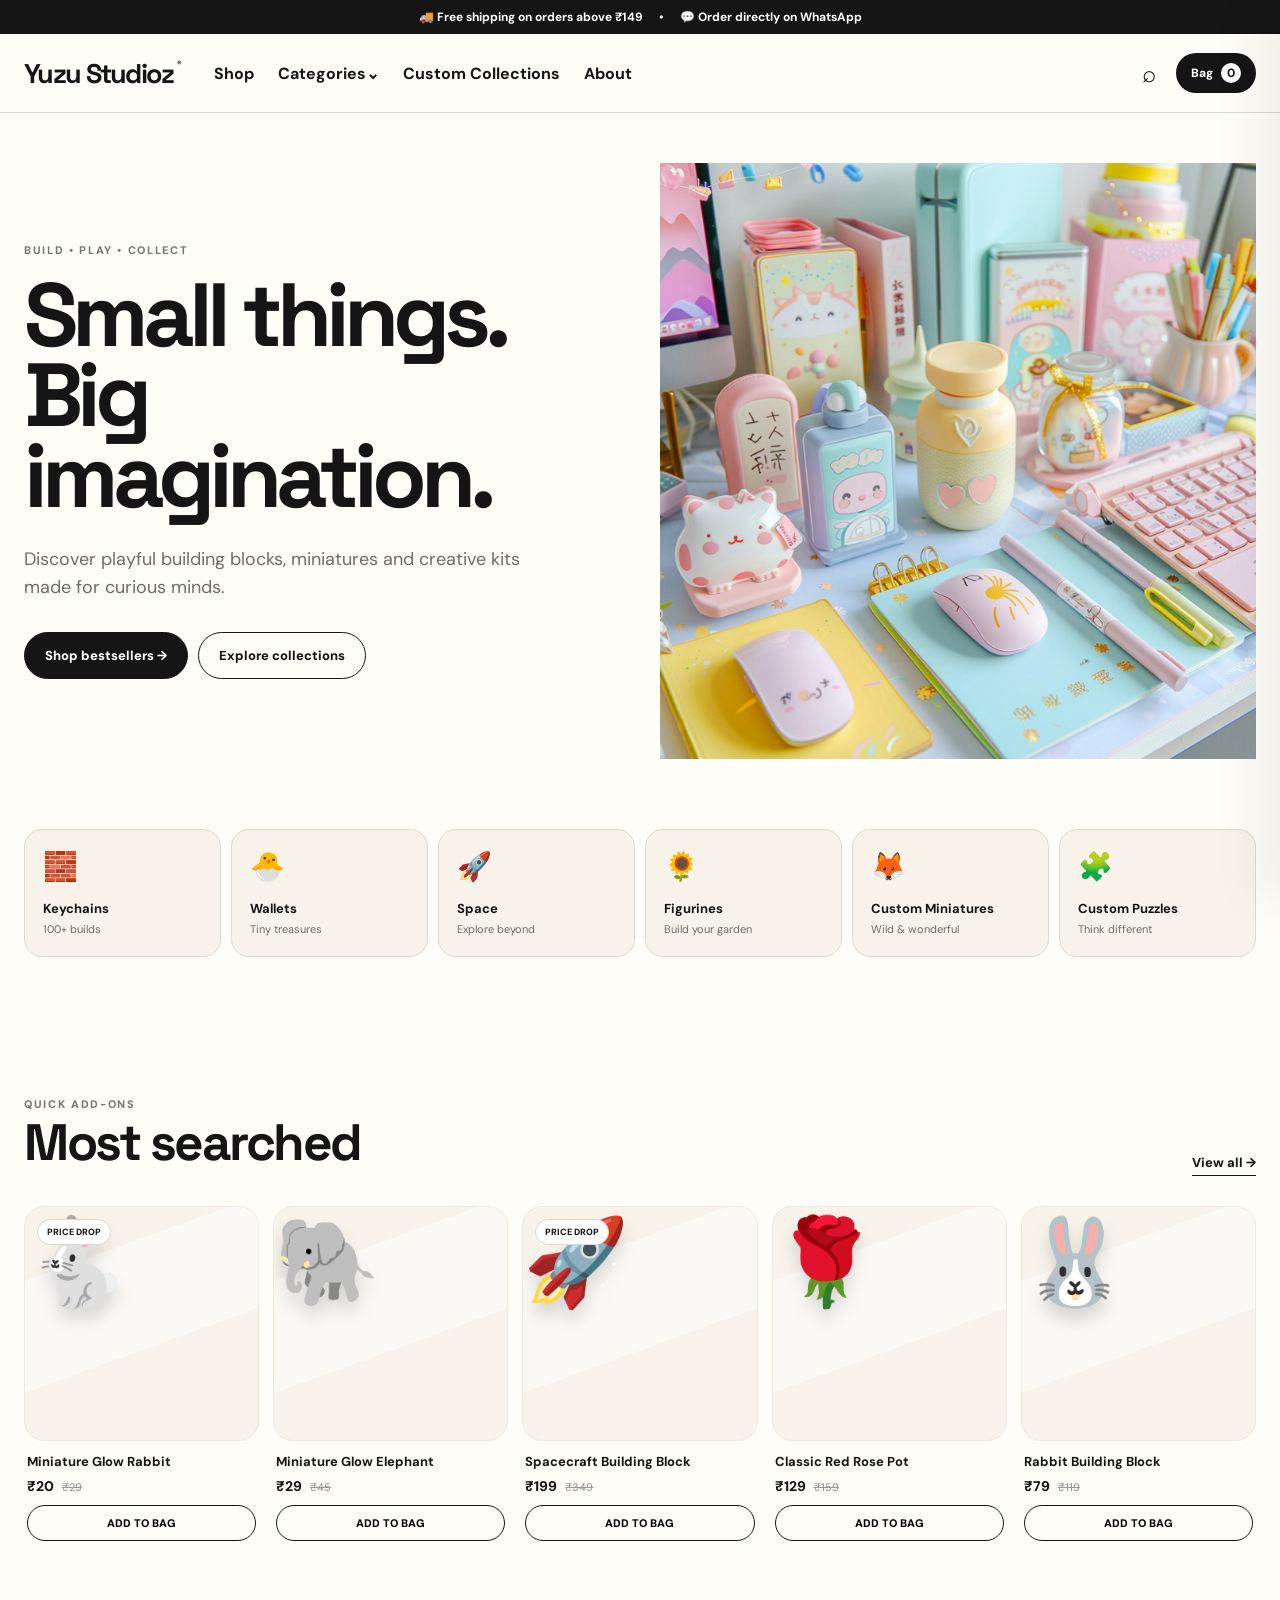
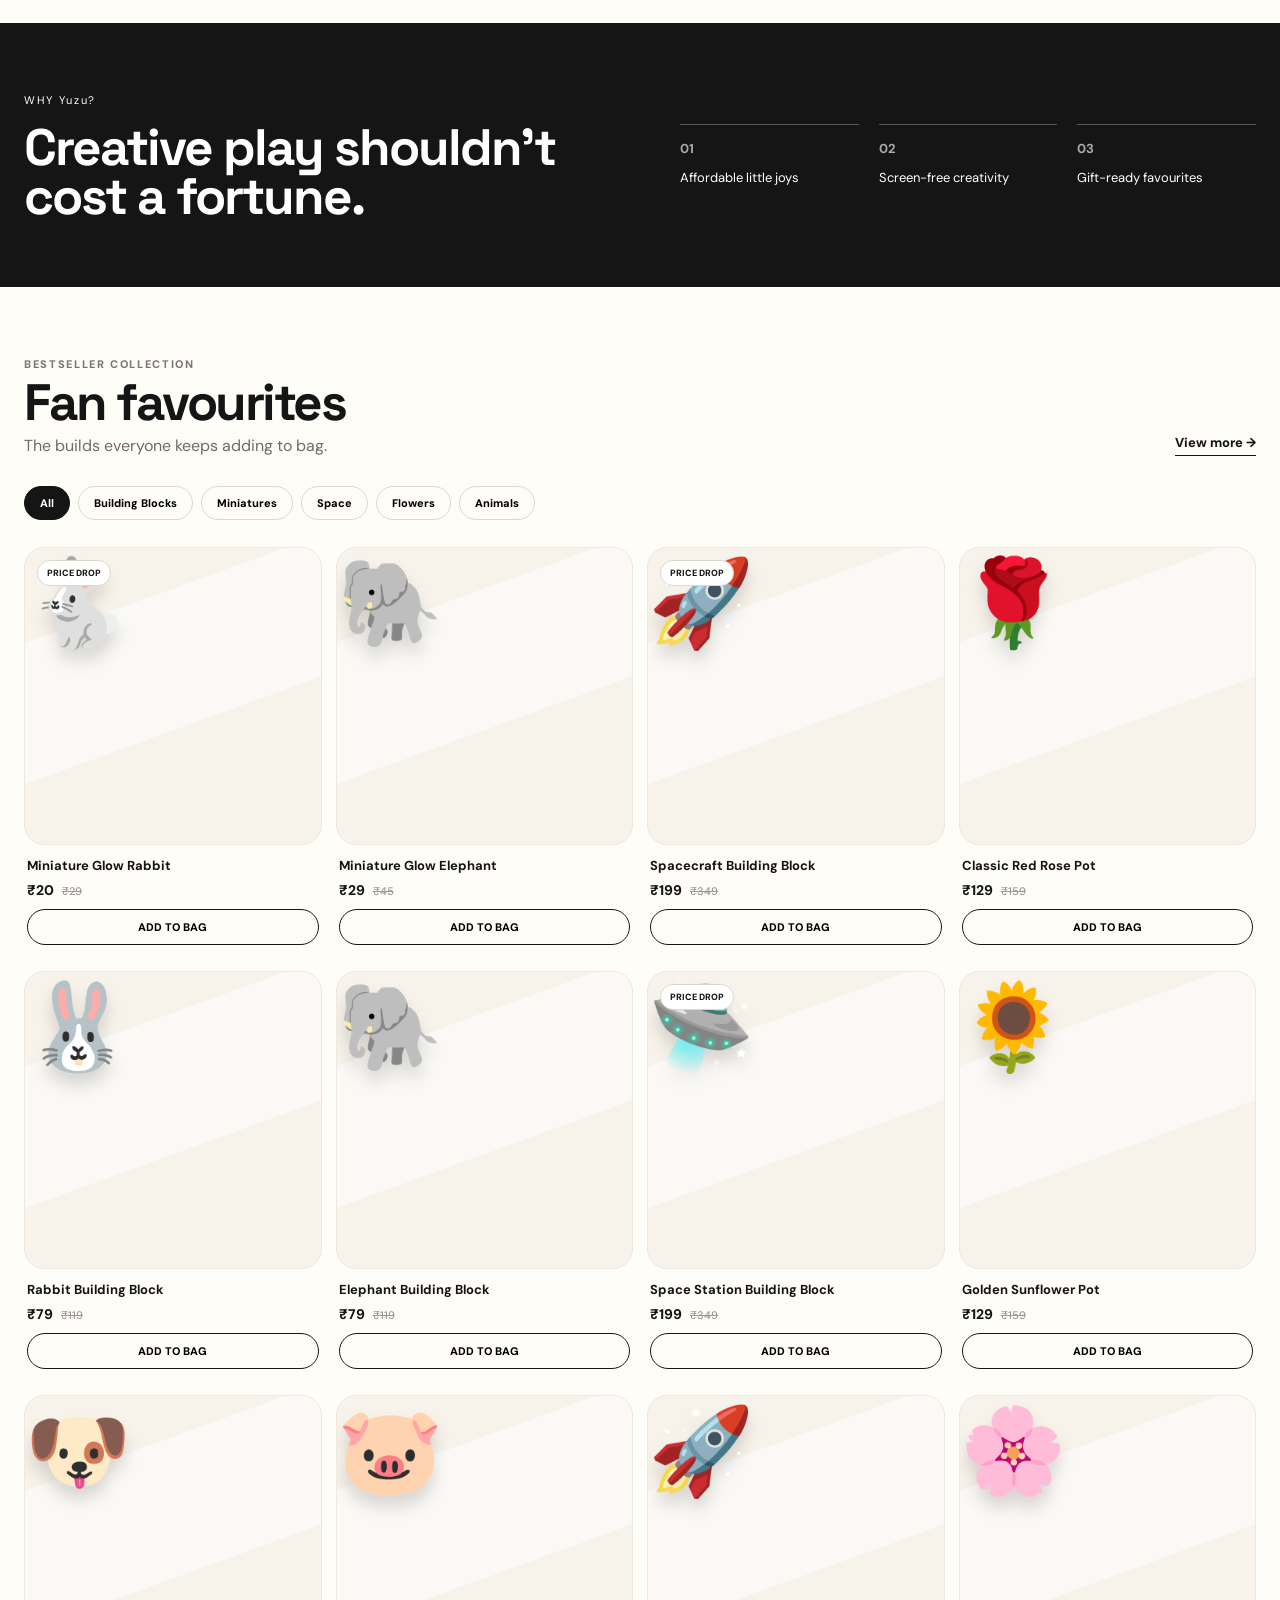
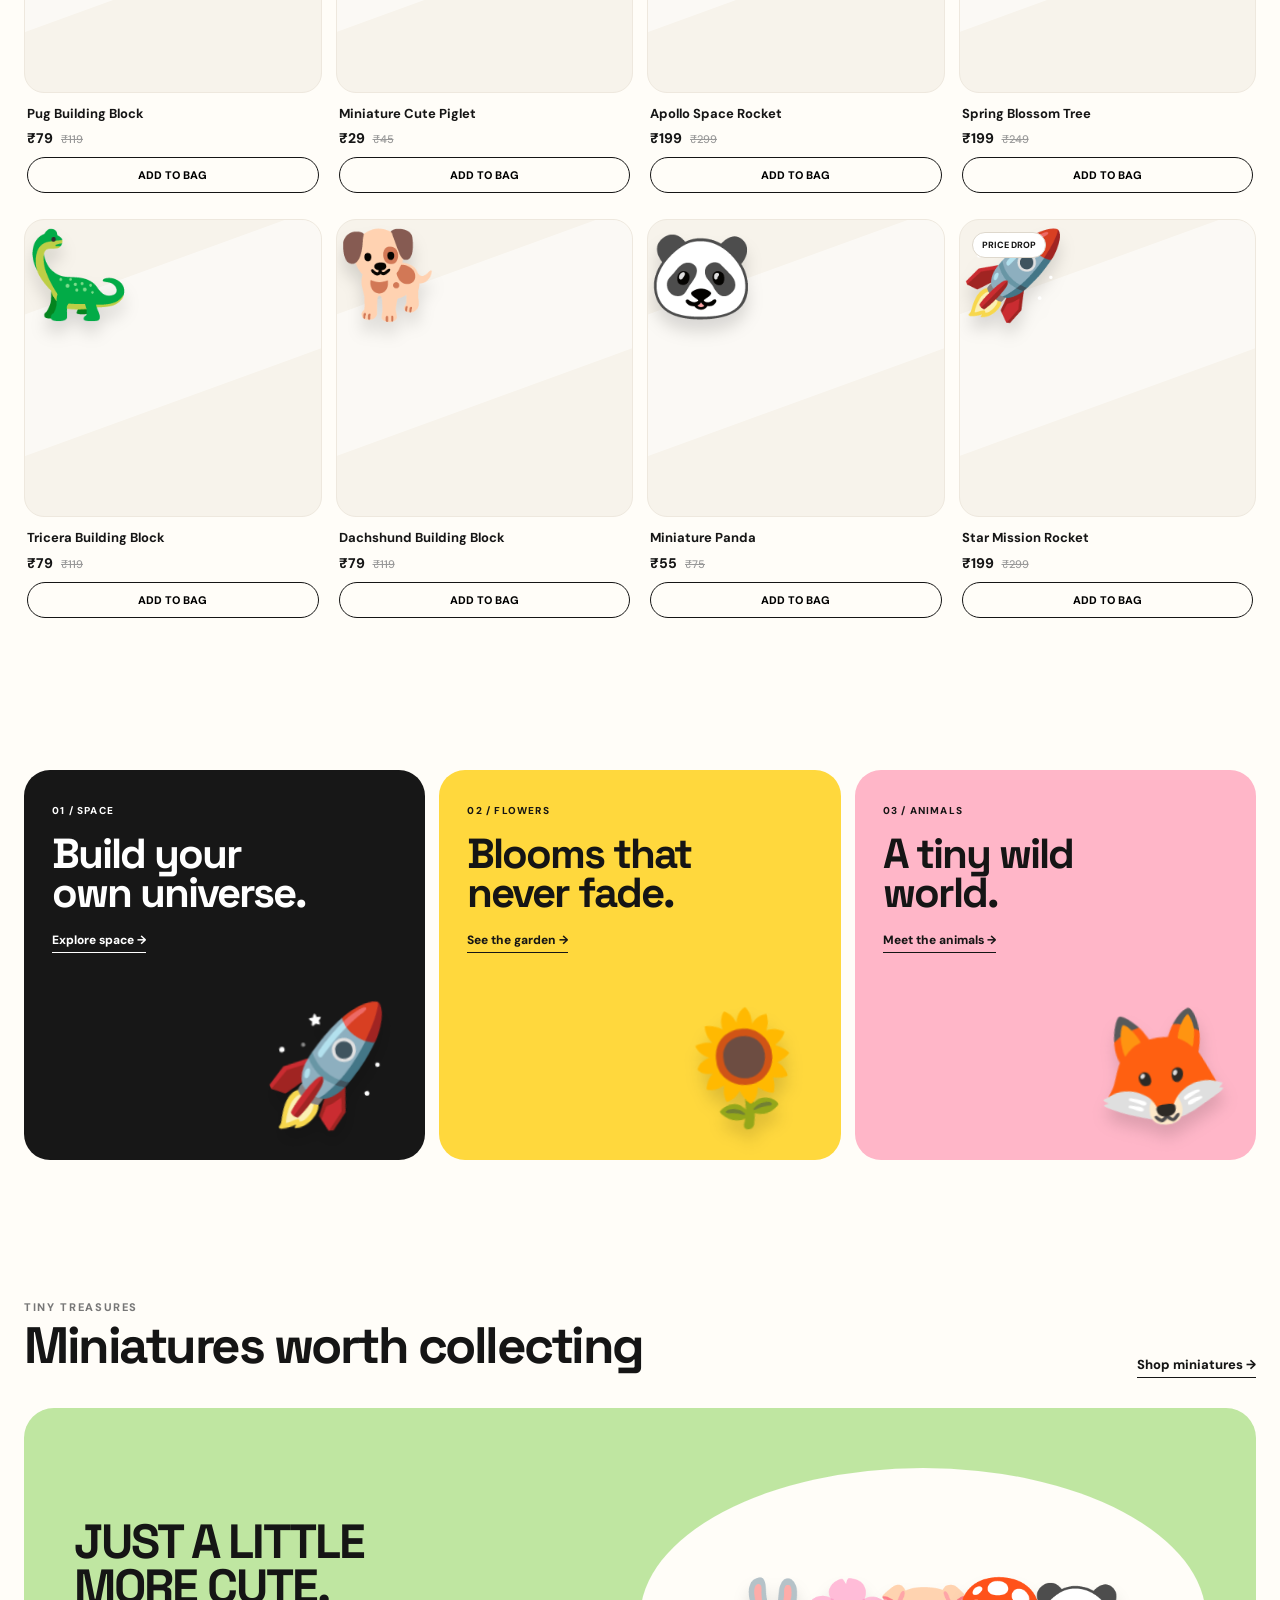
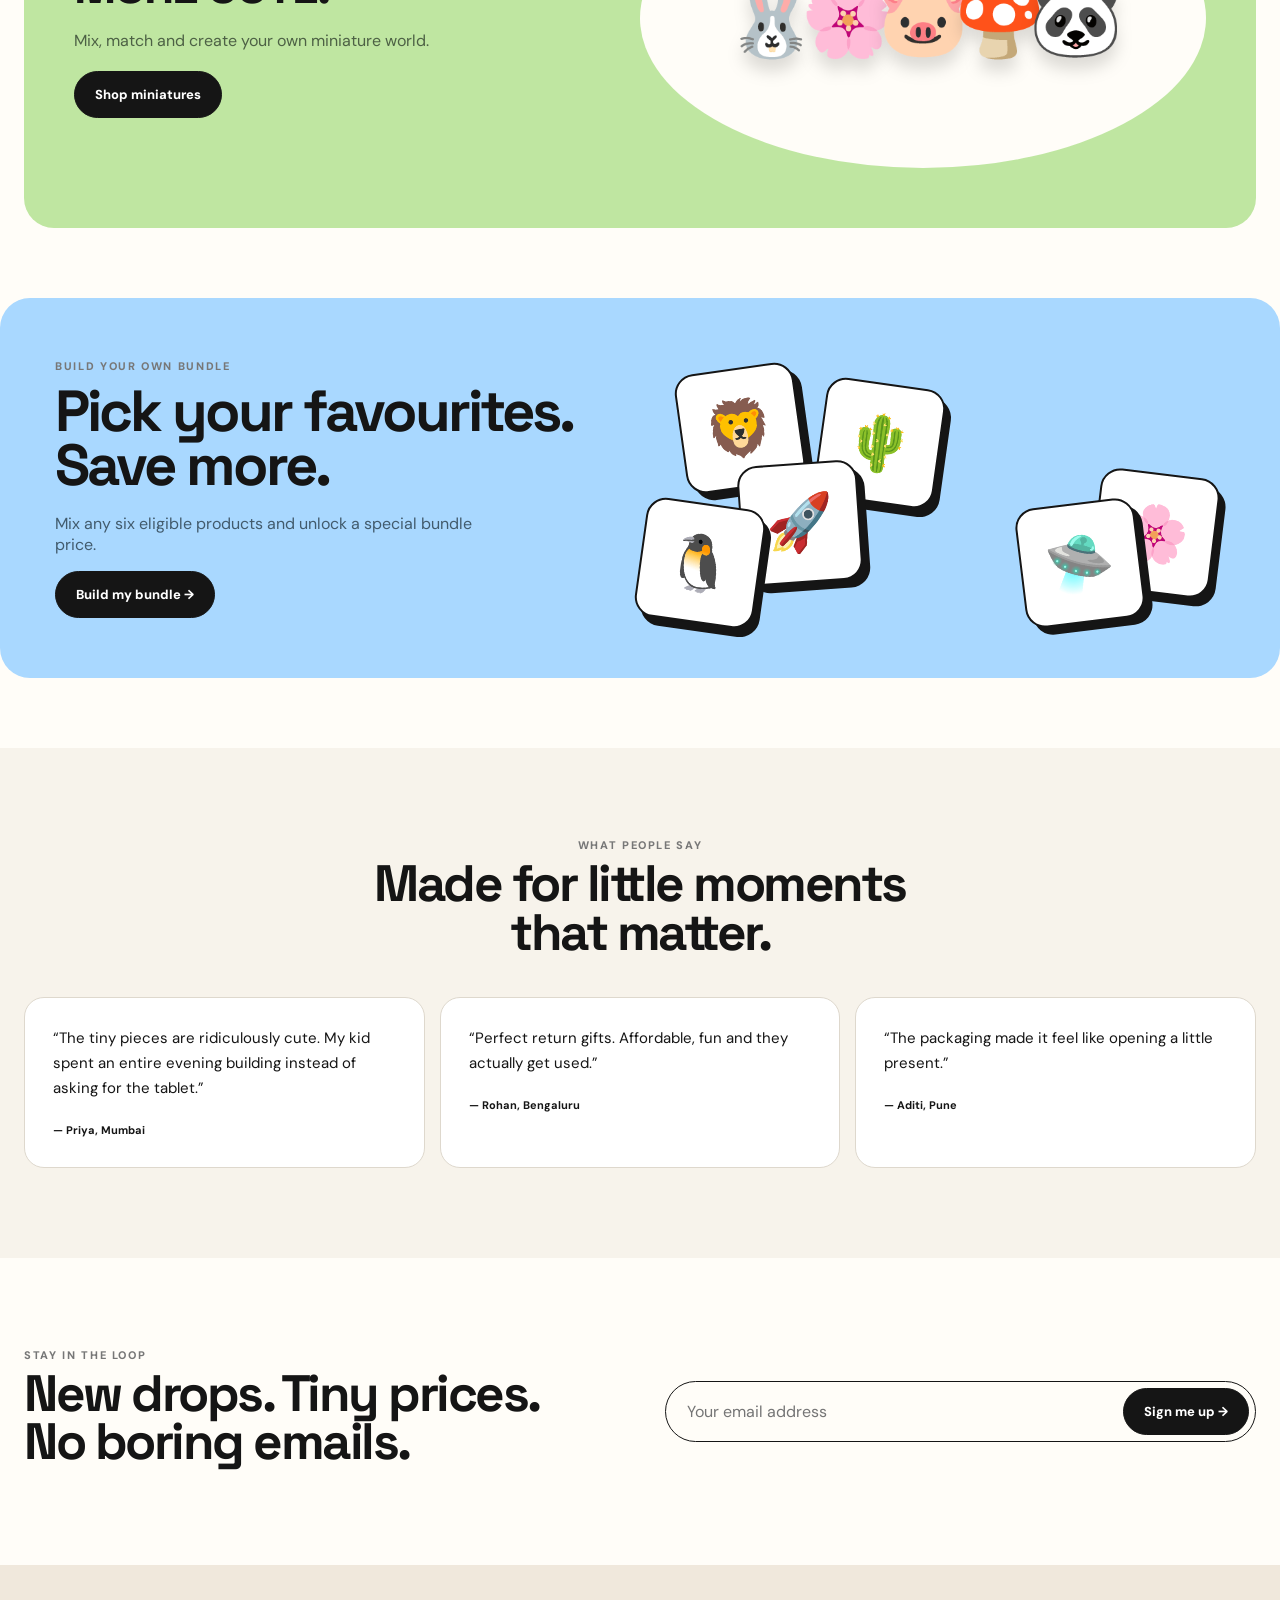
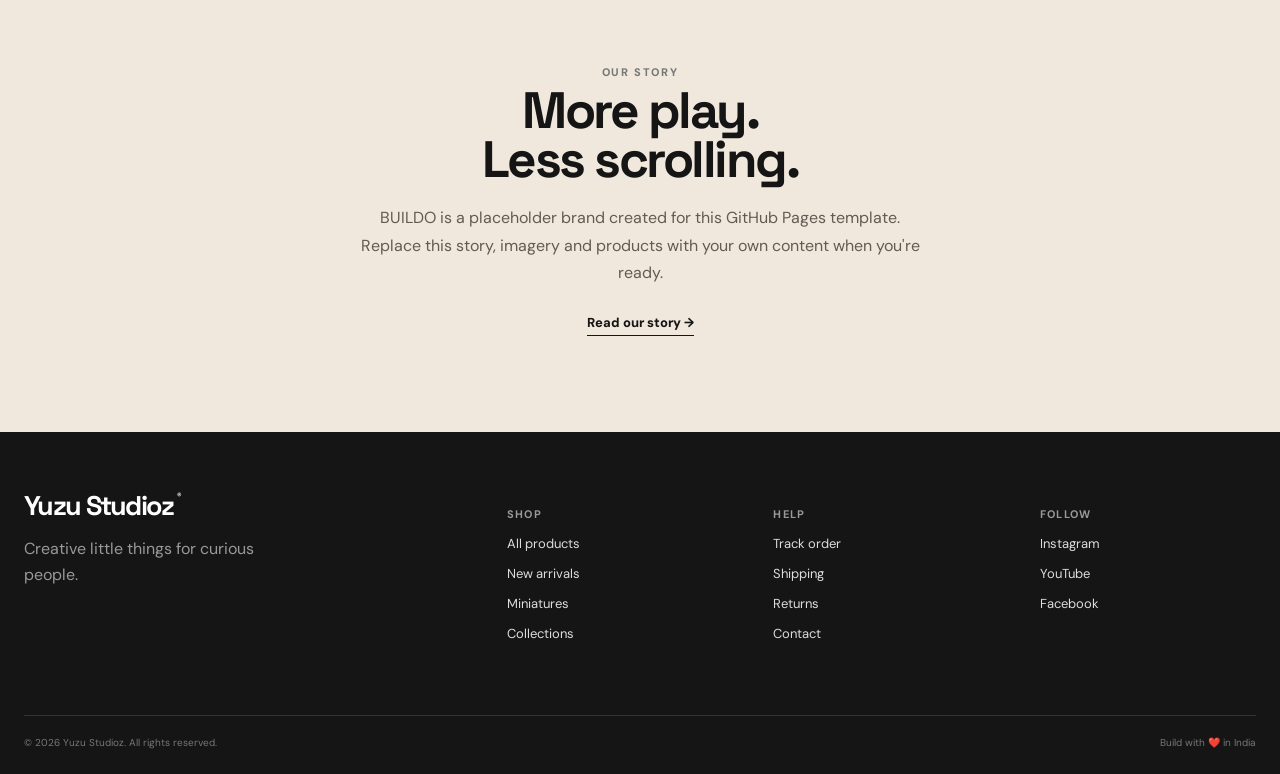
==== commit 5a800a40: "Fixed middle load issue. Updated phone number." ====
--- a/index.html
+++ b/index.html
@@ -10,6 +10,7 @@
   <link rel="preconnect" href="https://fonts.gstatic.com" crossorigin>
   <link href="https://fonts.googleapis.com/css2?family=DM+Sans:wght@400;500;600;700;800&family=Space+Grotesk:wght@500;600;700&display=swap" rel="stylesheet">
   <link rel="stylesheet" href="assets/css/style.css">
+  <meta property="og:image" content="assets/img/banner.png">
 </head>
 <body>
   <div class="announcement">
@@ -26,21 +27,21 @@
       <nav id="mainNav" class="main-nav" aria-label="Main navigation">
         <a href="shop.html">Shop</a>
         <div class="nav-dropdown">
-          <a href="#products">Categories<span>⌄</span></a>
+          <a href="#">Categories<span>⌄</span></a>
           <div for="options" class="dropdown-menu">
-            <a href="#flowers">Keychains</a>
-            <a href="#animals">Wallets</a>
-            <a href="#miniatures">DIY Miniature toys</a>
-            <a href="#miniatures">Space</a>
-            <a href="#miniatures">Figurines</a>
-            <a href="#miniatures">Lithophane (Custom)</a>
-            <a href="#miniatures">Personal Miniature models (Custom)</a>
-            <a href="#miniatures">HueForge (Custom)</a>
-            <a href="#miniatures">Boxes (Custom)</a>
-            <a href="#miniatures">Puzzles (Custom)</a>
+            <a href="#">Keychains</a>
+            <a href="#">Wallets</a>
+            <a href="#">DIY Miniature toys</a>
+            <a href="#">Space</a>
+            <a href="#">Figurines</a>
+            <a href="#">Lithophane (Custom)</a>
+            <a href="#">Personal Miniature models (Custom)</a>
+            <a href="#">HueForge (Custom)</a>
+            <a href="#">Boxes (Custom)</a>
+            <a href="#">Puzzles (Custom)</a>
           </div>
         </div>
-        <a href="#collections">Custom Collections</a>
+        <a href="#">Custom Collections</a>
         <a href="about.html">About</a>
       </nav>
 
@@ -58,8 +59,8 @@
         <h1>Small things.<br>Big imagination.</h1>
         <p>Discover playful building blocks, miniatures and creative kits made for curious minds.</p>
         <div class="hero-buttons">
-          <a class="btn btn-dark" href="#products">Shop bestsellers →</a>
-          <a class="btn btn-light" href="#collections">Explore collections</a>
+          <a class="btn btn-dark" href="#">Shop bestsellers →</a>
+          <a class="btn btn-light" href="#">Explore collections</a>
         </div>
       </div>
       <img src="assets/img/art.jpg" alt="Yuzu Studioz products" style="max-width: 100% !important; height: auto !important; box-sizing: border-box;">
@@ -76,12 +77,12 @@
     </section>
 
     <section class="quick-cats" id="collections" aria-label="Collections">
-      <a href="#products"><span>🧱</span><strong>Keychains</strong><small>100+ builds</small></a>
-      <a href="#miniatures"><span>🐣</span><strong>Wallets</strong><small>Tiny treasures</small></a>
-      <a href="#space"><span>🚀</span><strong>Space</strong><small>Explore beyond</small></a>
-      <a href="#flowers"><span>🌻</span><strong>Figurines</strong><small>Build your garden</small></a>
-      <a href="#animals"><span>🦊</span><strong>Custom Miniatures</strong><small>Wild & wonderful</small></a>
-      <a href="#products"><span>🧩</span><strong>Custom Puzzles</strong><small>Think different</small></a>
+      <a href="#"><span>🧱</span><strong>Keychains</strong><small>100+ builds</small></a>
+      <a href="#"><span>🐣</span><strong>Wallets</strong><small>Tiny treasures</small></a>
+      <a href="#"><span>🚀</span><strong>Space</strong><small>Explore beyond</small></a>
+      <a href="#"><span>🌻</span><strong>Figurines</strong><small>Build your garden</small></a>
+      <a href="#"><span>🦊</span><strong>Custom Miniatures</strong><small>Wild & wonderful</small></a>
+      <a href="#"><span>🧩</span><strong>Custom Puzzles</strong><small>Think different</small></a>
     </section>
 
     <section class="section" id="new">
@@ -90,7 +91,7 @@
           <div class="eyebrow">QUICK ADD-ONS</div>
           <h2>Most searched</h2>
         </div>
-        <a href="#products" class="text-link">View all →</a>
+        <a href="#" class="text-link">View all →</a>
       </div>
       <div class="product-grid compact" id="mostSearched"></div>
     </section>
@@ -114,7 +115,7 @@
           <h2>Fan favourites</h2>
           <p class="sub">The builds everyone keeps adding to bag.</p>
         </div>
-        <a href="#products" class="text-link">View more →</a>
+        <a href="#" class="text-link">View more →</a>
       </div>
 
       <div class="filter-row" id="filterRow">
@@ -131,15 +132,15 @@
 
     <section class="feature-grid">
       <article class="feature feature-dark" id="space">
-        <div><span>01 / SPACE</span><h3>Build your<br>own universe.</h3><a href="#products">Explore space →</a></div>
+        <div><span>01 / SPACE</span><h3>Build your<br>own universe.</h3><a href="#">Explore space →</a></div>
         <div class="feature-emoji">🚀</div>
       </article>
       <article class="feature feature-yellow" id="flowers">
-        <div><span>02 / FLOWERS</span><h3>Blooms that<br>never fade.</h3><a href="#products">See the garden →</a></div>
+        <div><span>02 / FLOWERS</span><h3>Blooms that<br>never fade.</h3><a href="#">See the garden →</a></div>
         <div class="feature-emoji">🌻</div>
       </article>
       <article class="feature feature-pink" id="animals">
-        <div><span>03 / ANIMALS</span><h3>A tiny wild<br>world.</h3><a href="#products">Meet the animals →</a></div>
+        <div><span>03 / ANIMALS</span><h3>A tiny wild<br>world.</h3><a href="#">Meet the animals →</a></div>
         <div class="feature-emoji">🦊</div>
       </article>
     </section>
@@ -150,13 +151,13 @@
           <div class="eyebrow">TINY TREASURES</div>
           <h2>Miniatures worth collecting</h2>
         </div>
-        <a href="#products" class="text-link">Shop miniatures →</a>
+        <a href="#" class="text-link">Shop miniatures →</a>
       </div>
       <div class="mini-banner">
         <div>
           <span>JUST A LITTLE<br><b>MORE CUTE.</b></span>
           <p>Mix, match and create your own miniature world.</p>
-          <a class="btn btn-dark" href="#products">Shop miniatures</a>
+          <a class="btn btn-dark" href="#">Shop miniatures</a>
         </div>
         <div class="mini-scene" aria-hidden="true"><span>🐰</span><span>🌸</span><span>🐷</span><span>🍄</span><span>🐼</span></div>
       </div>
@@ -167,7 +168,7 @@
         <div class="eyebrow">BUILD YOUR OWN BUNDLE</div>
         <h2>Pick your favourites.<br>Save more.</h2>
         <p>Mix any six eligible products and unlock a special bundle price.</p>
-        <a class="btn btn-dark" href="#products">Build my bundle →</a>
+        <a class="btn btn-dark" href="#">Build my bundle →</a>
       </div>
       <div class="bundle-stack" aria-hidden="true"><span>🦁</span><span>🌵</span><span>🚀</span><span>🌸</span><span>🐧</span><span>🛸</span></div>
     </section>
@@ -198,7 +199,7 @@
   <footer>
     <div class="footer-top">
       <div><a class="logo" href="#top">Yuzu Studioz<span>®</span></a><p>Creative little things for curious people.</p></div>
-      <div><h4>Shop</h4><a href="#products">All products</a><a href="#new">New arrivals</a><a href="#miniatures">Miniatures</a><a href="#collections">Collections</a></div>
+      <div><h4>Shop</h4><a href="#">All products</a><a href="#">New arrivals</a><a href="#">Miniatures</a><a href="#">Collections</a></div>
       <div><h4>Help</h4><a href="#">Track order</a><a href="#">Shipping</a><a href="#">Returns</a><a href="#">Contact</a></div>
       <div><h4>Follow</h4><a href="#">Instagram</a><a href="#">YouTube</a><a href="#">Facebook</a></div>
     </div>
--- a/assets/css/style.css
+++ b/assets/css/style.css
@@ -1,104 +1,1842 @@
-:root{--ink:#151515;--muted:#6f6b66;--cream:#f7f3eb;--paper:#fffdf8;--line:#ded8cd;--yellow:#ffd83d;--pink:#ffb6c8;--green:#bfe6a1;--blue:#a9d8ff;--max:1280px}
-*{box-sizing:border-box}html{scroll-behavior:smooth}body{margin:0;color:var(--ink);background:var(--paper);font-family:"DM Sans",Arial,sans-serif}body.modal-open{overflow:hidden}a{color:inherit;text-decoration:none}button,input,textarea{font:inherit}.announcement{height:34px;background:#151515;color:#fff;display:flex;justify-content:center;align-items:center;gap:16px;font-size:12px;font-weight:700}.header{position:sticky;top:0;z-index:50;background:#fffdf8ee;backdrop-filter:blur(12px);border-bottom:1px solid var(--line)}.header-inner{height:78px;max-width:var(--max);margin:auto;padding:0 24px;display:flex;align-items:center;gap:34px}.logo{font:800 27px/1 "Space Grotesk";letter-spacing:-1.7px;white-space:nowrap}.logo span{font:600 9px/1 "DM Sans";vertical-align:top;margin-left:3px}.main-nav{display:flex;align-items:center;gap:24px;font-size:13px;font-weight:700;flex:1}.main-nav>a,.nav-dropdown>a{padding:30px 0}.nav-dropdown{position:relative}.dropdown-menu{display:none;position:absolute;top:65px;left:-15px;background:#fff;border:1px solid var(--line);padding:12px;min-width:180px;border-radius:14px;box-shadow:0 15px 35px #00000012}.dropdown-menu a{display:block;padding:10px;border-radius:8px;font-size:13px}.dropdown-menu a:hover{background:var(--cream)}.nav-dropdown:hover .dropdown-menu{display:block}.header-actions{display:flex;align-items:center;gap:8px}.icon-btn,.bag-btn{border:0;background:none;cursor:pointer}.icon-btn{font-size:24px;width:38px;height:38px}.bag-btn{background:var(--ink);color:white;border-radius:99px;padding:10px 15px;font-size:12px;font-weight:800}.bag-btn b{display:inline-flex;min-width:20px;height:20px;border-radius:50%;align-items:center;justify-content:center;background:#fff;color:#111;margin-left:5px}.mobile-menu{display:none}
-.hero{max-width:var(--max);margin:auto;min-height:610px;padding:50px 24px 70px;display:grid;grid-template-columns:1fr 1fr;align-items:center;gap:40px}.eyebrow{font-size:11px;font-weight:800;letter-spacing:.15em;color:#777}.hero h1{font:700 clamp(55px,7vw,98px)/.9 "Space Grotesk";letter-spacing:-6px;margin:18px 0 28px}.hero h1 em{font-style:normal;-webkit-text-stroke:1.5px var(--ink);color:transparent}.hero-copy>p{max-width:500px;font-size:18px;line-height:1.6;color:var(--muted)}.hero-buttons{display:flex;gap:10px;margin-top:30px}.btn{display:inline-flex;align-items:center;justify-content:center;border:1px solid var(--ink);padding:14px 20px;border-radius:999px;font-weight:800;font-size:13px;cursor:pointer;transition:.2s}.btn:hover{transform:translateY(-2px)}.btn-dark{background:var(--ink);color:#fff}.btn-light{background:transparent}.full{width:100%}.hero-art{height:510px;background:var(--yellow);border-radius:50% 48% 44% 53%;position:relative;overflow:hidden;transform:rotate(-3deg)}.sun{position:absolute;width:220px;height:220px;border-radius:50%;background:#fff4ad;right:60px;top:50px}.shape{position:absolute;border-radius:50%}.shape-a{width:180px;height:180px;background:var(--pink);bottom:-45px;left:35px}.shape-b{width:130px;height:130px;background:var(--blue);right:100px;bottom:35px}.shape-c{width:95px;height:95px;background:var(--green);left:175px;top:105px}.hero-card{position:absolute;background:#fff;border:2px solid var(--ink);box-shadow:9px 10px 0 var(--ink);border-radius:20px;width:135px;height:135px;display:grid;place-items:center;font-size:64px}.card-one{left:95px;top:115px}.card-two{right:110px;top:190px;transform:rotate(-9deg)}.card-three{left:215px;bottom:75px;transform:rotate(4deg)}.hero-sticker{position:absolute;right:30px;bottom:35px;width:94px;height:94px;border-radius:50%;background:var(--ink);color:#fff;display:grid;place-items:center;text-align:center;font:800 13px/1.1 "Space Grotesk";transform:rotate(10deg)}
-.quick-cats{max-width:var(--max);margin:auto;padding:0 24px 70px;display:grid;grid-template-columns:repeat(6,1fr);gap:10px}.quick-cats a{background:var(--cream);border:1px solid var(--line);padding:18px;border-radius:18px}.quick-cats span{display:block;font-size:28px;margin-bottom:15px}.quick-cats strong{display:block;font-size:13px}.quick-cats small{color:var(--muted);font-size:11px}.section{max-width:var(--max);margin:auto;padding:70px 24px}.section-heading{display:flex;justify-content:space-between;align-items:end;margin-bottom:30px}.section h2,.reviews h2,.newsletter h2,.about h2{font:700 clamp(36px,4vw,60px)/.95 "Space Grotesk";letter-spacing:-2.5px;margin:8px 0}.sub{color:var(--muted);margin:0}.text-link{font-weight:800;font-size:13px;border-bottom:1px solid;padding-bottom:4px}.product-grid{display:grid;grid-template-columns:repeat(4,1fr);gap:14px}.product-grid.compact{grid-template-columns:repeat(5,1fr)}.product-image{aspect-ratio:1;background:var(--cream);border-radius:20px;display:grid;place-items:center;font-size:85px;position:relative;overflow:hidden;border:1px solid #eee8de}.product-image:after{content:"";position:absolute;width:140%;height:45%;background:#fff8;transform:rotate(-20deg);top:15%;left:-20%}.product-emoji{position:relative;z-index:2;filter:drop-shadow(0 12px 8px #0002);transition:.25s}.product-card:hover .product-emoji{transform:scale(1.08) rotate(-4deg)}.badge{position:absolute;top:12px;left:12px;background:#fff;border:1px solid var(--line);padding:6px 9px;border-radius:99px;font-size:9px;font-weight:800;z-index:4}.product-info{padding:12px 3px}.product-info h3{font-size:13px;margin:0 0 7px;line-height:1.35}.price{font-weight:800;font-size:14px}.old{text-decoration:line-through;color:#999;font-weight:500;margin-left:5px;font-size:11px}.add{width:100%;border:1px solid var(--ink);background:transparent;border-radius:999px;padding:10px;margin-top:10px;font-size:11px;font-weight:800;cursor:pointer}.add:hover{background:var(--ink);color:#fff}.filter-row{display:flex;gap:8px;overflow:auto;margin-bottom:22px;padding-bottom:5px}.filter{white-space:nowrap;border:1px solid var(--line);background:transparent;border-radius:99px;padding:9px 15px;font-size:11px;font-weight:800;cursor:pointer}.filter.active,.filter:hover{background:var(--ink);border-color:var(--ink);color:#fff}.band{background:var(--ink);color:#fff;padding:65px max(24px,calc((100vw - var(--max))/2 + 24px));display:grid;grid-template-columns:1fr 1fr;gap:80px}.band>div:first-child span{font-size:11px;letter-spacing:.15em}.band strong{display:block;font:700 clamp(35px,4vw,60px)/.95 "Space Grotesk";letter-spacing:-2px;margin-top:15px}.band-points{display:grid;grid-template-columns:repeat(3,1fr);gap:20px;align-items:center}.band-points p{border-top:1px solid #555;padding-top:15px;font-size:13px}.band-points b{display:block;color:#aaa;margin-bottom:12px}.feature-grid{max-width:var(--max);margin:auto;padding:70px 24px;display:grid;grid-template-columns:repeat(3,1fr);gap:14px}.feature{min-height:390px;padding:28px;border-radius:26px;display:flex;flex-direction:column;justify-content:space-between;overflow:hidden;position:relative}.feature span{font-size:10px;font-weight:800;letter-spacing:.12em}.feature h3{font:700 42px/.95 "Space Grotesk";letter-spacing:-2px;margin:15px 0}.feature a{font-size:12px;font-weight:800;border-bottom:1px solid;display:inline-block;padding-bottom:4px}.feature-dark{background:#171717;color:#fff}.feature-yellow{background:var(--yellow)}.feature-pink{background:var(--pink)}.feature-emoji{font-size:110px;position:absolute;right:28px;bottom:20px;transform:rotate(-8deg);filter:drop-shadow(0 12px 8px #0002)}.mini-banner{background:var(--green);border-radius:30px;min-height:420px;padding:50px;display:grid;grid-template-columns:1fr 1fr;align-items:center;overflow:hidden}.mini-banner span{font:700 48px/.95 "Space Grotesk";letter-spacing:-2px}.mini-banner p{max-width:360px;color:#4d6145;margin:20px 0}.mini-scene{height:300px;position:relative;background:var(--paper);border-radius:50%;display:flex;align-items:center;justify-content:center}.mini-scene span{font-size:75px;margin:-8px;filter:drop-shadow(0 12px 8px #0002)}.bundle{max-width:var(--max);margin:0 auto 70px;padding:55px;border-radius:30px;background:var(--blue);display:grid;grid-template-columns:1fr 1fr;align-items:center;overflow:hidden}.bundle h2{font:700 58px/.93 "Space Grotesk";letter-spacing:-3px;margin:12px 0 20px}.bundle p{color:#425b6d;max-width:420px}.bundle-stack{height:270px;position:relative}.bundle-stack span{position:absolute;background:#fff;border:2px solid var(--ink);border-radius:20px;width:120px;height:120px;display:grid;place-items:center;font-size:55px;box-shadow:7px 8px 0 var(--ink)}.bundle-stack span:nth-child(1){left:40px;top:15px;transform:rotate(-8deg)}.bundle-stack span:nth-child(2){left:180px;top:30px;transform:rotate(8deg)}.bundle-stack span:nth-child(3){left:100px;top:110px;transform:rotate(-4deg)}.bundle-stack span:nth-child(4){right:10px;top:120px;transform:rotate(7deg)}.bundle-stack span:nth-child(5){left:0;bottom:0;transform:rotate(8deg)}.bundle-stack span:nth-child(6){right:85px;bottom:0;transform:rotate(-7deg)}.reviews{background:var(--cream);padding:90px 24px;text-align:center}.review-row{max-width:var(--max);margin:40px auto 0;display:grid;grid-template-columns:repeat(3,1fr);gap:15px;text-align:left}.review-row blockquote{background:#fff;border:1px solid var(--line);border-radius:20px;padding:28px;margin:0;font-size:15px;line-height:1.65}.review-row b{display:block;margin-top:20px;font-size:11px}.newsletter{max-width:var(--max);margin:auto;padding:90px 24px;display:grid;grid-template-columns:1fr 1fr;align-items:center;gap:50px}.newsletter form{display:flex;border:1px solid var(--ink);padding:6px;border-radius:999px}.newsletter input{border:0;background:transparent;outline:0;padding:0 15px;min-width:0;flex:1}.about{background:#f0e8dc;padding:100px 24px;text-align:center}.about p{max-width:580px;margin:20px auto 25px;line-height:1.7;color:#625b53}footer{background:#151515;color:#fff;padding:60px max(24px,calc((100vw - var(--max))/2 + 24px)) 25px}.footer-top{display:grid;grid-template-columns:2fr repeat(3,1fr);gap:50px;padding-bottom:60px}.footer-top p{color:#999;max-width:240px;line-height:1.6}.footer-top h4{font-size:11px;text-transform:uppercase;letter-spacing:.12em;color:#999}.footer-top a:not(.logo){display:block;margin:13px 0;font-size:13px;color:#ddd}.footer-bottom{border-top:1px solid #333;padding-top:20px;display:flex;justify-content:space-between;color:#777;font-size:10px}
-.search-overlay{position:fixed;inset:0;background:#fff;z-index:100;padding:90px 24px}.search-overlay[hidden]{display:none}.close{position:absolute;right:30px;top:25px;border:0;background:none;font-size:35px;cursor:pointer}.search-box{max-width:850px;margin:auto}.search-box input{width:100%;border:0;border-bottom:2px solid var(--ink);font:500 42px "Space Grotesk";outline:0;padding:15px 0}.search-result{display:flex;justify-content:space-between;padding:18px 0;border-bottom:1px solid var(--line);font-weight:700}
-.cart-drawer{position:fixed;right:-430px;top:0;width:min(430px,100vw);height:100vh;background:#fff;z-index:90;display:flex;flex-direction:column;transition:right .3s;box-shadow:-20px 0 50px #0001}.cart-drawer.open{right:0}.cart-head{display:flex;justify-content:space-between;align-items:center;padding:25px;border-bottom:1px solid var(--line)}.cart-head h2{font:700 28px "Space Grotesk";margin:0}.cart-head button{border:0;background:none;font-size:28px;cursor:pointer}.cart-items{padding:15px 25px;overflow:auto;flex:1}.empty{padding:70px 10px;text-align:center;color:var(--muted)}.cart-line{display:grid;grid-template-columns:65px 1fr auto;gap:12px;padding:15px 0;border-bottom:1px solid var(--line)}.cart-thumb{background:var(--cream);border-radius:12px;display:grid;place-items:center;font-size:30px}.cart-line h4{font-size:12px;margin:2px 0 8px}.cart-line small{color:#777}.remove{border:0;background:none;text-decoration:underline;font-size:10px;cursor:pointer;margin-top:8px}.cart-footer{padding:20px 25px;border-top:1px solid var(--line)}.cart-footer>div{display:flex;justify-content:space-between;margin-bottom:15px}.cart-footer small{display:block;text-align:center;color:#888;margin-top:10px}.drawer-backdrop{position:fixed;inset:0;background:#0005;z-index:80}.drawer-backdrop[hidden]{display:none}
-.checkout-modal{position:fixed;inset:0;background:#0007;z-index:150;display:flex;align-items:center;justify-content:center;padding:20px}.checkout-modal[hidden]{display:none}.checkout-box{width:min(500px,100%);max-height:90vh;overflow:auto;background:#fffdf8;border-radius:26px;padding:32px;position:relative;box-shadow:0 25px 80px #0004}.checkout-box h2{font:700 44px/.95 "Space Grotesk";letter-spacing:-2px;margin:8px 0}.checkout-note{color:var(--muted);font-size:13px;line-height:1.5;margin-bottom:22px}.checkout-close{position:absolute;right:20px;top:15px;border:0;background:none;font-size:30px;cursor:pointer}.checkout-box form{display:grid;gap:14px}.checkout-box label{font-size:11px;font-weight:800}.checkout-box input,.checkout-box textarea{display:block;width:100%;margin-top:6px;border:1px solid var(--line);border-radius:12px;background:#fff;padding:12px;outline:none;resize:vertical}.checkout-box input:focus,.checkout-box textarea:focus{border-color:var(--ink)}.checkout-box small{display:block;text-align:center;color:#888;margin-top:12px;font-size:10px}.toast{position:fixed;left:50%;bottom:25px;transform:translate(-50%,30px);background:var(--ink);color:#fff;padding:12px 18px;border-radius:99px;font-size:12px;opacity:0;pointer-events:none;transition:.25s;z-index:200}.toast.show{opacity:1;transform:translate(-50%,0)}
-@media(max-width:1000px){.main-nav{gap:14px}.main-nav>a,.nav-dropdown>a{font-size:11px}.product-grid{grid-template-columns:repeat(3,1fr)}.product-grid.compact{grid-template-columns:repeat(3,1fr)}.quick-cats{grid-template-columns:repeat(3,1fr)}}
-@media(max-width:760px){.announcement{font-size:9px;gap:6px;padding:0 8px}.header-inner{height:65px;padding:0 16px;justify-content:space-between}.mobile-menu{display:block}.main-nav{display:none;position:absolute;top:65px;left:0;right:0;background:#fff;border-bottom:1px solid var(--line);padding:15px 20px;flex-direction:column;align-items:stretch}.main-nav.mobile-open{display:flex}.main-nav>a,.nav-dropdown>a{padding:13px 0}.dropdown-menu{position:static;display:block;border:0;box-shadow:none;padding:0 0 0 15px}.hero{grid-template-columns:1fr;padding-top:40px;min-height:auto}.hero h1{letter-spacing:-4px;font-size:60px}.hero-art{height:360px;order:-1}.hero-card{width:95px;height:95px;font-size:45px}.card-one{left:45px;top:70px}.card-two{right:55px;top:125px}.card-three{left:130px;bottom:45px}.quick-cats{grid-template-columns:repeat(2,1fr);padding-bottom:30px}.section{padding:55px 16px}.section-heading{align-items:start;gap:20px}.section-heading .text-link{display:none}.section h2{font-size:40px}.product-grid,.product-grid.compact{grid-template-columns:repeat(2,1fr);gap:10px}.product-image{border-radius:16px;font-size:65px}.band{grid-template-columns:1fr;padding:55px 24px;gap:30px}.band-points{grid-template-columns:1fr}.feature-grid{grid-template-columns:1fr;padding:55px 16px}.feature{min-height:300px}.mini-banner{grid-template-columns:1fr;padding:35px;gap:30px}.mini-banner span{font-size:40px}.mini-scene{height:220px}.mini-scene span{font-size:52px}.bundle{grid-template-columns:1fr;margin:0 16px 55px;padding:35px}.bundle h2{font-size:45px}.bundle-stack{margin-top:20px;transform:scale(.8);transform-origin:left top}.review-row{grid-template-columns:1fr}.newsletter{grid-template-columns:1fr;padding:65px 16px}.newsletter form{margin-top:10px}.newsletter input{width:0}.footer-top{grid-template-columns:1fr 1fr;gap:25px}.footer-top>div:first-child{grid-column:1/-1}.footer-bottom{flex-direction:column;gap:8px}.search-box input{font-size:28px}.checkout-box{padding:25px 20px}.checkout-box h2{font-size:38px}}
+:root {
+  --ink: #151515;
+  --muted: #6f6b66;
+  --cream: #f7f3eb;
+  --paper: #fffdf8;
+  --line: #ded8cd;
+  --yellow: #ffd83d;
+  --pink: #ffb6c8;
+  --green: #bfe6a1;
+  --blue: #a9d8ff;
+  --max: 1280px
+}
+
+* {
+  box-sizing: border-box
+}
+
+html {
+  scroll-behavior: smooth
+}
+
+body {
+  margin: 0;
+  color: var(--ink);
+  background: var(--paper);
+  font-family: "DM Sans", Arial, sans-serif
+}
+
+body.modal-open {
+  overflow: hidden
+}
+
+a {
+  color: inherit;
+  text-decoration: none
+}
+
+button,
+input,
+textarea {
+  font: inherit
+}
+
+.announcement {
+  height: 34px;
+  background: #151515;
+  color: #fff;
+  display: flex;
+  justify-content: center;
+  align-items: center;
+  gap: 16px;
+  font-size: 12px;
+  font-weight: 700
+}
+
+.header {
+  position: sticky;
+  top: 0;
+  z-index: 50;
+  background: #fffdf8ee;
+  backdrop-filter: blur(12px);
+  border-bottom: 1px solid var(--line)
+}
+
+.header-inner {
+  height: 78px;
+  max-width: var(--max);
+  margin: auto;
+  padding: 0 24px;
+  display: flex;
+  align-items: center;
+  gap: 34px
+}
+
+.logo {
+  font: 800 27px/1 "Space Grotesk";
+  letter-spacing: -1.7px;
+  white-space: nowrap
+}
+
+.logo span {
+  font: 600 9px/1 "DM Sans";
+  vertical-align: top;
+  margin-left: 3px
+}
+
+.main-nav {
+  display: flex;
+  align-items: center;
+  gap: 24px;
+  font-weight: 700;
+  flex: 1
+}
+
+.main-nav>a {
+  padding: 30px 0;
+} 
+
+.nav-dropdown>a {
+  padding: 0;
+  display: inline-block;
+}
+
+.nav-dropdown {
+  position: relative;
+  padding: 0;
+}
+
+.dropdown-menu {
+  display: none;
+  position: absolute;
+  top: 100%;
+  left: 0;
+  margin: 0;
+  background: #fff;
+  border: 1px solid var(--line);
+  padding: 12px;
+  min-width: 180px;
+  border-radius: 14px;
+  box-shadow: 0 15px 35px #00000012
+}
+
+.dropdown-menu a {
+  display: block;
+  padding: 10px;
+  border-radius: 8px;
+  font-size: 13px
+}
+
+.dropdown-menu a:hover {
+  background: var(--cream)
+}
+
+.nav-dropdown:hover .dropdown-menu {
+  display: block
+}
+
+.header-actions {
+  display: flex;
+  align-items: center;
+  gap: 8px
+}
+
+.icon-btn,
+.bag-btn {
+  border: 0;
+  background: none;
+  cursor: pointer
+}
+
+.icon-btn {
+  font-size: 24px;
+  width: 38px;
+  height: 38px
+}
+
+.bag-btn {
+  background: var(--ink);
+  color: white;
+  border-radius: 99px;
+  padding: 10px 15px;
+  font-size: 12px;
+  font-weight: 800
+}
+
+.bag-btn b {
+  display: inline-flex;
+  min-width: 20px;
+  height: 20px;
+  border-radius: 50%;
+  align-items: center;
+  justify-content: center;
+  background: #fff;
+  color: #111;
+  margin-left: 5px
+}
+
+.mobile-menu {
+  display: none
+}
+
+.hero {
+  max-width: var(--max);
+  margin: auto;
+  min-height: 610px;
+  padding: 50px 24px 70px;
+  display: grid;
+  grid-template-columns: 1fr 1fr;
+  align-items: center;
+  gap: 40px
+}
+
+.eyebrow {
+  font-size: 11px;
+  font-weight: 800;
+  letter-spacing: .15em;
+  color: #777
+}
+
+.hero h1 {
+  font: 700 clamp(55px, 7vw, 98px)/.9 "Space Grotesk";
+  letter-spacing: -6px;
+  margin: 18px 0 28px
+}
+
+.hero h1 em {
+  font-style: normal;
+  -webkit-text-stroke: 1.5px var(--ink);
+  color: transparent
+}
+
+.hero-copy>p {
+  max-width: 500px;
+  font-size: 18px;
+  line-height: 1.6;
+  color: var(--muted)
+}
+
+.hero-buttons {
+  display: flex;
+  gap: 10px;
+  margin-top: 30px
+}
+
+.btn {
+  display: inline-flex;
+  align-items: center;
+  justify-content: center;
+  border: 1px solid var(--ink);
+  padding: 14px 20px;
+  border-radius: 999px;
+  font-weight: 800;
+  font-size: 13px;
+  cursor: pointer;
+  transition: .2s
+}
+
+.btn:hover {
+  transform: translateY(-2px)
+}
+
+.btn-dark {
+  background: var(--ink);
+  color: #fff
+}
+
+.btn-light {
+  background: transparent
+}
+
+.full {
+  width: 100%
+}
+
+.hero-art {
+  height: 510px;
+  background: var(--yellow);
+  border-radius: 50% 48% 44% 53%;
+  position: relative;
+  overflow: hidden;
+  transform: rotate(-3deg)
+}
+
+.sun {
+  position: absolute;
+  width: 220px;
+  height: 220px;
+  border-radius: 50%;
+  background: #fff4ad;
+  right: 60px;
+  top: 50px
+}
+
+.shape {
+  position: absolute;
+  border-radius: 50%
+}
+
+.shape-a {
+  width: 180px;
+  height: 180px;
+  background: var(--pink);
+  bottom: -45px;
+  left: 35px
+}
+
+.shape-b {
+  width: 130px;
+  height: 130px;
+  background: var(--blue);
+  right: 100px;
+  bottom: 35px
+}
+
+.shape-c {
+  width: 95px;
+  height: 95px;
+  background: var(--green);
+  left: 175px;
+  top: 105px
+}
+
+.hero-card {
+  position: absolute;
+  background: #fff;
+  border: 2px solid var(--ink);
+  box-shadow: 9px 10px 0 var(--ink);
+  border-radius: 20px;
+  width: 135px;
+  height: 135px;
+  display: grid;
+  place-items: center;
+  font-size: 64px
+}
+
+.card-one {
+  left: 95px;
+  top: 115px
+}
+
+.card-two {
+  right: 110px;
+  top: 190px;
+  transform: rotate(-9deg)
+}
+
+.card-three {
+  left: 215px;
+  bottom: 75px;
+  transform: rotate(4deg)
+}
+
+.hero-sticker {
+  position: absolute;
+  right: 30px;
+  bottom: 35px;
+  width: 94px;
+  height: 94px;
+  border-radius: 50%;
+  background: var(--ink);
+  color: #fff;
+  display: grid;
+  place-items: center;
+  text-align: center;
+  font: 800 13px/1.1 "Space Grotesk";
+  transform: rotate(10deg)
+}
+
+.quick-cats {
+  max-width: var(--max);
+  margin: auto;
+  padding: 0 24px 70px;
+  display: grid;
+  grid-template-columns: repeat(6, 1fr);
+  gap: 10px
+}
+
+.quick-cats a {
+  background: var(--cream);
+  border: 1px solid var(--line);
+  padding: 18px;
+  border-radius: 18px
+}
+
+.quick-cats span {
+  display: block;
+  font-size: 28px;
+  margin-bottom: 15px
+}
+
+.quick-cats strong {
+  display: block;
+  font-size: 13px
+}
+
+.quick-cats small {
+  color: var(--muted);
+  font-size: 11px
+}
+
+.section {
+  max-width: var(--max);
+  margin: auto;
+  padding: 70px 24px
+}
+
+.section-heading {
+  display: flex;
+  justify-content: space-between;
+  align-items: end;
+  margin-bottom: 30px
+}
+
+.section h2,
+.reviews h2,
+.newsletter h2,
+.about h2 {
+  font: 700 clamp(36px, 4vw, 60px)/.95 "Space Grotesk";
+  letter-spacing: -2.5px;
+  margin: 8px 0
+}
+
+.sub {
+  color: var(--muted);
+  margin: 0
+}
+
+.text-link {
+  font-weight: 800;
+  font-size: 13px;
+  border-bottom: 1px solid;
+  padding-bottom: 4px
+}
+
+.product-grid {
+  display: grid;
+  grid-template-columns: repeat(4, 1fr);
+  gap: 14px
+}
+
+.product-grid.compact {
+  grid-template-columns: repeat(5, 1fr)
+}
+
+.product-image {
+  aspect-ratio: 1;
+  background: var(--cream);
+  border-radius: 20px;
+  display: grid;
+  place-items: center;
+  font-size: 85px;
+  position: relative;
+  overflow: hidden;
+  border: 1px solid #eee8de
+}
+
+.product-image:after {
+  content: "";
+  position: absolute;
+  width: 140%;
+  height: 45%;
+  background: #fff8;
+  transform: rotate(-20deg);
+  top: 15%;
+  left: -20%
+}
+
+.product-emoji {
+  position: relative;
+  z-index: 2;
+  filter: drop-shadow(0 12px 8px #0002);
+  transition: .25s
+}
+
+.product-card:hover .product-emoji {
+  transform: scale(1.08) rotate(-4deg)
+}
+
+.badge {
+  position: absolute;
+  top: 12px;
+  left: 12px;
+  background: #fff;
+  border: 1px solid var(--line);
+  padding: 6px 9px;
+  border-radius: 99px;
+  font-size: 9px;
+  font-weight: 800;
+  z-index: 4
+}
+
+.product-info {
+  padding: 12px 3px
+}
+
+.product-info h3 {
+  font-size: 13px;
+  margin: 0 0 7px;
+  line-height: 1.35
+}
+
+.price {
+  font-weight: 800;
+  font-size: 14px
+}
+
+.old {
+  text-decoration: line-through;
+  color: #999;
+  font-weight: 500;
+  margin-left: 5px;
+  font-size: 11px
+}
+
+.add {
+  width: 100%;
+  border: 1px solid var(--ink);
+  background: transparent;
+  border-radius: 999px;
+  padding: 10px;
+  margin-top: 10px;
+  font-size: 11px;
+  font-weight: 800;
+  cursor: pointer
+}
+
+.add:hover {
+  background: var(--ink);
+  color: #fff
+}
+
+.filter-row {
+  display: flex;
+  gap: 8px;
+  overflow: auto;
+  margin-bottom: 22px;
+  padding-bottom: 5px
+}
+
+.filter {
+  white-space: nowrap;
+  border: 1px solid var(--line);
+  background: transparent;
+  border-radius: 99px;
+  padding: 9px 15px;
+  font-size: 11px;
+  font-weight: 800;
+  cursor: pointer
+}
+
+.filter.active,
+.filter:hover {
+  background: var(--ink);
+  border-color: var(--ink);
+  color: #fff
+}
+
+.band {
+  background: var(--ink);
+  color: #fff;
+  padding: 65px max(24px, calc((100vw - var(--max))/2 + 24px));
+  display: grid;
+  grid-template-columns: 1fr 1fr;
+  gap: 80px
+}
+
+.band>div:first-child span {
+  font-size: 11px;
+  letter-spacing: .15em
+}
+
+.band strong {
+  display: block;
+  font: 700 clamp(35px, 4vw, 60px)/.95 "Space Grotesk";
+  letter-spacing: -2px;
+  margin-top: 15px
+}
+
+.band-points {
+  display: grid;
+  grid-template-columns: repeat(3, 1fr);
+  gap: 20px;
+  align-items: center
+}
+
+.band-points p {
+  border-top: 1px solid #555;
+  padding-top: 15px;
+  font-size: 13px
+}
+
+.band-points b {
+  display: block;
+  color: #aaa;
+  margin-bottom: 12px
+}
+
+.feature-grid {
+  max-width: var(--max);
+  margin: auto;
+  padding: 70px 24px;
+  display: grid;
+  grid-template-columns: repeat(3, 1fr);
+  gap: 14px
+}
+
+.feature {
+  min-height: 390px;
+  padding: 28px;
+  border-radius: 26px;
+  display: flex;
+  flex-direction: column;
+  justify-content: space-between;
+  overflow: hidden;
+  position: relative
+}
+
+.feature span {
+  font-size: 10px;
+  font-weight: 800;
+  letter-spacing: .12em
+}
+
+.feature h3 {
+  font: 700 42px/.95 "Space Grotesk";
+  letter-spacing: -2px;
+  margin: 15px 0
+}
+
+.feature a {
+  font-size: 12px;
+  font-weight: 800;
+  border-bottom: 1px solid;
+  display: inline-block;
+  padding-bottom: 4px
+}
+
+.feature-dark {
+  background: #171717;
+  color: #fff
+}
+
+.feature-yellow {
+  background: var(--yellow)
+}
+
+.feature-pink {
+  background: var(--pink)
+}
+
+.feature-emoji {
+  font-size: 110px;
+  position: absolute;
+  right: 28px;
+  bottom: 20px;
+  transform: rotate(-8deg);
+  filter: drop-shadow(0 12px 8px #0002)
+}
+
+.mini-banner {
+  background: var(--green);
+  border-radius: 30px;
+  min-height: 420px;
+  padding: 50px;
+  display: grid;
+  grid-template-columns: 1fr 1fr;
+  align-items: center;
+  overflow: hidden
+}
+
+.mini-banner span {
+  font: 700 48px/.95 "Space Grotesk";
+  letter-spacing: -2px
+}
+
+.mini-banner p {
+  max-width: 360px;
+  color: #4d6145;
+  margin: 20px 0
+}
+
+.mini-scene {
+  height: 300px;
+  position: relative;
+  background: var(--paper);
+  border-radius: 50%;
+  display: flex;
+  align-items: center;
+  justify-content: center
+}
+
+.mini-scene span {
+  font-size: 75px;
+  margin: -8px;
+  filter: drop-shadow(0 12px 8px #0002)
+}
+
+.bundle {
+  max-width: var(--max);
+  margin: 0 auto 70px;
+  padding: 55px;
+  border-radius: 30px;
+  background: var(--blue);
+  display: grid;
+  grid-template-columns: 1fr 1fr;
+  align-items: center;
+  overflow: hidden
+}
+
+.bundle h2 {
+  font: 700 58px/.93 "Space Grotesk";
+  letter-spacing: -3px;
+  margin: 12px 0 20px
+}
+
+.bundle p {
+  color: #425b6d;
+  max-width: 420px
+}
+
+.bundle-stack {
+  height: 270px;
+  position: relative
+}
+
+.bundle-stack span {
+  position: absolute;
+  background: #fff;
+  border: 2px solid var(--ink);
+  border-radius: 20px;
+  width: 120px;
+  height: 120px;
+  display: grid;
+  place-items: center;
+  font-size: 55px;
+  box-shadow: 7px 8px 0 var(--ink)
+}
+
+.bundle-stack span:nth-child(1) {
+  left: 40px;
+  top: 15px;
+  transform: rotate(-8deg)
+}
+
+.bundle-stack span:nth-child(2) {
+  left: 180px;
+  top: 30px;
+  transform: rotate(8deg)
+}
+
+.bundle-stack span:nth-child(3) {
+  left: 100px;
+  top: 110px;
+  transform: rotate(-4deg)
+}
+
+.bundle-stack span:nth-child(4) {
+  right: 10px;
+  top: 120px;
+  transform: rotate(7deg)
+}
+
+.bundle-stack span:nth-child(5) {
+  left: 0;
+  bottom: 0;
+  transform: rotate(8deg)
+}
+
+.bundle-stack span:nth-child(6) {
+  right: 85px;
+  bottom: 0;
+  transform: rotate(-7deg)
+}
+
+.reviews {
+  background: var(--cream);
+  padding: 90px 24px;
+  text-align: center
+}
+
+.review-row {
+  max-width: var(--max);
+  margin: 40px auto 0;
+  display: grid;
+  grid-template-columns: repeat(3, 1fr);
+  gap: 15px;
+  text-align: left
+}
+
+.review-row blockquote {
+  background: #fff;
+  border: 1px solid var(--line);
+  border-radius: 20px;
+  padding: 28px;
+  margin: 0;
+  font-size: 15px;
+  line-height: 1.65
+}
+
+.review-row b {
+  display: block;
+  margin-top: 20px;
+  font-size: 11px
+}
+
+.newsletter {
+  max-width: var(--max);
+  margin: auto;
+  padding: 90px 24px;
+  display: grid;
+  grid-template-columns: 1fr 1fr;
+  align-items: center;
+  gap: 50px
+}
+
+.newsletter form {
+  display: flex;
+  border: 1px solid var(--ink);
+  padding: 6px;
+  border-radius: 999px
+}
+
+.newsletter input {
+  border: 0;
+  background: transparent;
+  outline: 0;
+  padding: 0 15px;
+  min-width: 0;
+  flex: 1
+}
+
+.about {
+  background: #f0e8dc;
+  padding: 100px 24px;
+  text-align: center
+}
+
+.about p {
+  max-width: 580px;
+  margin: 20px auto 25px;
+  line-height: 1.7;
+  color: #625b53
+}
+
+footer {
+  background: #151515;
+  color: #fff;
+  padding: 60px max(24px, calc((100vw - var(--max))/2 + 24px)) 25px
+}
+
+.footer-top {
+  display: grid;
+  grid-template-columns: 2fr repeat(3, 1fr);
+  gap: 50px;
+  padding-bottom: 60px
+}
+
+.footer-top p {
+  color: #999;
+  max-width: 240px;
+  line-height: 1.6
+}
+
+.footer-top h4 {
+  font-size: 11px;
+  text-transform: uppercase;
+  letter-spacing: .12em;
+  color: #999
+}
+
+.footer-top a:not(.logo) {
+  display: block;
+  margin: 13px 0;
+  font-size: 13px;
+  color: #ddd
+}
+
+.footer-bottom {
+  border-top: 1px solid #333;
+  padding-top: 20px;
+  display: flex;
+  justify-content: space-between;
+  color: #777;
+  font-size: 10px
+}
+
+.search-overlay {
+  position: fixed;
+  inset: 0;
+  background: #fff;
+  z-index: 100;
+  padding: 90px 24px
+}
+
+.search-overlay[hidden] {
+  display: none
+}
+
+.close {
+  position: absolute;
+  right: 30px;
+  top: 25px;
+  border: 0;
+  background: none;
+  font-size: 35px;
+  cursor: pointer
+}
+
+.search-box {
+  max-width: 850px;
+  margin: auto
+}
+
+.search-box input {
+  width: 100%;
+  border: 0;
+  border-bottom: 2px solid var(--ink);
+  font: 500 42px "Space Grotesk";
+  outline: 0;
+  padding: 15px 0
+}
+
+.search-result {
+  display: flex;
+  justify-content: space-between;
+  padding: 18px 0;
+  border-bottom: 1px solid var(--line);
+  font-weight: 700
+}
+
+.cart-drawer {
+  position: fixed;
+  right: -430px;
+  top: 0;
+  width: min(430px, 100vw);
+  height: 100vh;
+  background: #fff;
+  z-index: 90;
+  display: flex;
+  flex-direction: column;
+  transition: right .3s;
+  box-shadow: -20px 0 50px #0001
+}
+
+.cart-drawer.open {
+  right: 0
+}
+
+.cart-head {
+  display: flex;
+  justify-content: space-between;
+  align-items: center;
+  padding: 25px;
+  border-bottom: 1px solid var(--line)
+}
+
+.cart-head h2 {
+  font: 700 28px "Space Grotesk";
+  margin: 0
+}
+
+.cart-head button {
+  border: 0;
+  background: none;
+  font-size: 28px;
+  cursor: pointer
+}
+
+.cart-items {
+  padding: 15px 25px;
+  overflow: auto;
+  flex: 1
+}
+
+.empty {
+  padding: 70px 10px;
+  text-align: center;
+  color: var(--muted)
+}
+
+.cart-line {
+  display: grid;
+  grid-template-columns: 65px 1fr auto;
+  gap: 12px;
+  padding: 15px 0;
+  border-bottom: 1px solid var(--line)
+}
+
+.cart-thumb {
+  background: var(--cream);
+  border-radius: 12px;
+  display: grid;
+  place-items: center;
+  font-size: 30px
+}
+
+.cart-line h4 {
+  font-size: 12px;
+  margin: 2px 0 8px
+}
+
+.cart-line small {
+  color: #777
+}
+
+.remove {
+  border: 0;
+  background: none;
+  text-decoration: underline;
+  font-size: 10px;
+  cursor: pointer;
+  margin-top: 8px
+}
+
+.cart-footer {
+  padding: 20px 25px;
+  border-top: 1px solid var(--line)
+}
+
+.cart-footer>div {
+  display: flex;
+  justify-content: space-between;
+  margin-bottom: 15px
+}
+
+.cart-footer small {
+  display: block;
+  text-align: center;
+  color: #888;
+  margin-top: 10px
+}
+
+.drawer-backdrop {
+  position: fixed;
+  inset: 0;
+  background: #0005;
+  z-index: 80
+}
+
+.drawer-backdrop[hidden] {
+  display: none
+}
+
+.checkout-modal {
+  position: fixed;
+  inset: 0;
+  background: #0007;
+  z-index: 150;
+  display: flex;
+  align-items: center;
+  justify-content: center;
+  padding: 20px
+}
+
+.checkout-modal[hidden] {
+  display: none
+}
+
+.checkout-box {
+  width: min(500px, 100%);
+  max-height: 90vh;
+  overflow: auto;
+  background: #fffdf8;
+  border-radius: 26px;
+  padding: 32px;
+  position: relative;
+  box-shadow: 0 25px 80px #0004
+}
+
+.checkout-box h2 {
+  font: 700 44px/.95 "Space Grotesk";
+  letter-spacing: -2px;
+  margin: 8px 0
+}
+
+.checkout-note {
+  color: var(--muted);
+  font-size: 13px;
+  line-height: 1.5;
+  margin-bottom: 22px
+}
+
+.checkout-close {
+  position: absolute;
+  right: 20px;
+  top: 15px;
+  border: 0;
+  background: none;
+  font-size: 30px;
+  cursor: pointer
+}
+
+.checkout-box form {
+  display: grid;
+  gap: 14px
+}
+
+.checkout-box label {
+  font-size: 11px;
+  font-weight: 800
+}
+
+.checkout-box input,
+.checkout-box textarea {
+  display: block;
+  width: 100%;
+  margin-top: 6px;
+  border: 1px solid var(--line);
+  border-radius: 12px;
+  background: #fff;
+  padding: 12px;
+  outline: none;
+  resize: vertical
+}
+
+.checkout-box input:focus,
+.checkout-box textarea:focus {
+  border-color: var(--ink)
+}
+
+.checkout-box small {
+  display: block;
+  text-align: center;
+  color: #888;
+  margin-top: 12px;
+  font-size: 10px
+}
+
+.toast {
+  position: fixed;
+  left: 50%;
+  bottom: 25px;
+  transform: translate(-50%, 30px);
+  background: var(--ink);
+  color: #fff;
+  padding: 12px 18px;
+  border-radius: 99px;
+  font-size: 12px;
+  opacity: 0;
+  pointer-events: none;
+  transition: .25s;
+  z-index: 200
+}
+
+.toast.show {
+  opacity: 1;
+  transform: translate(-50%, 0)
+}
+
+@media(max-width:1000px) {
+  .main-nav {
+    gap: 14px
+  }
+
+  .main-nav>a,
+  .nav-dropdown>a {
+    font-size: 11px
+  }
+
+  .product-grid {
+    grid-template-columns: repeat(3, 1fr)
+  }
+
+  .product-grid.compact {
+    grid-template-columns: repeat(3, 1fr)
+  }
+
+  .quick-cats {
+    grid-template-columns: repeat(3, 1fr)
+  }
+}
+
+@media(max-width:760px) {
+  .announcement {
+    font-size: 9px;
+    gap: 6px;
+    padding: 0 8px
+  }
+
+  .header-inner {
+    height: 65px;
+    padding: 0 16px;
+    justify-content: space-between
+  }
+
+  .mobile-menu {
+    display: block
+  }
+
+  .main-nav {
+    display: none;
+    position: absolute;
+    top: 65px;
+    left: 0;
+    right: 0;
+    background: #fff;
+    border-bottom: 1px solid var(--line);
+    padding: 15px 20px;
+    flex-direction: column;
+    align-items: stretch
+  }
+
+  .main-nav.mobile-open {
+    display: flex
+  }
+
+  .main-nav>a,
+  .nav-dropdown>a {
+    padding: 13px 0
+  }
+
+  .dropdown-menu {
+    position: static;
+    display: block;
+    border: 0;
+    box-shadow: none;
+    padding: 0 0 0 15px
+  }
+
+  .hero {
+    grid-template-columns: 1fr;
+    padding-top: 40px;
+    min-height: auto
+  }
+
+  .hero h1 {
+    letter-spacing: -4px;
+    font-size: 60px
+  }
+
+  .hero-art {
+    height: 360px;
+    order: -1
+  }
+
+  .hero-card {
+    width: 95px;
+    height: 95px;
+    font-size: 45px
+  }
+
+  .card-one {
+    left: 45px;
+    top: 70px
+  }
+
+  .card-two {
+    right: 55px;
+    top: 125px
+  }
+
+  .card-three {
+    left: 130px;
+    bottom: 45px
+  }
+
+  .quick-cats {
+    grid-template-columns: repeat(2, 1fr);
+    padding-bottom: 30px
+  }
+
+  .section {
+    padding: 55px 16px
+  }
+
+  .section-heading {
+    align-items: start;
+    gap: 20px
+  }
+
+  .section-heading .text-link {
+    display: none
+  }
+
+  .section h2 {
+    font-size: 40px
+  }
+
+  .product-grid,
+  .product-grid.compact {
+    grid-template-columns: repeat(2, 1fr);
+    gap: 10px
+  }
+
+  .product-image {
+    border-radius: 16px;
+    font-size: 65px
+  }
+
+  .band {
+    grid-template-columns: 1fr;
+    padding: 55px 24px;
+    gap: 30px
+  }
+
+  .band-points {
+    grid-template-columns: 1fr
+  }
+
+  .feature-grid {
+    grid-template-columns: 1fr;
+    padding: 55px 16px
+  }
+
+  .feature {
+    min-height: 300px
+  }
+
+  .mini-banner {
+    grid-template-columns: 1fr;
+    padding: 35px;
+    gap: 30px
+  }
+
+  .mini-banner span {
+    font-size: 40px
+  }
+
+  .mini-scene {
+    height: 220px
+  }
+
+  .mini-scene span {
+    font-size: 52px
+  }
+
+  .bundle {
+    grid-template-columns: 1fr;
+    margin: 0 16px 55px;
+    padding: 35px
+  }
+
+  .bundle h2 {
+    font-size: 45px
+  }
+
+  .bundle-stack {
+    margin-top: 20px;
+    transform: scale(.8);
+    transform-origin: left top
+  }
+
+  .review-row {
+    grid-template-columns: 1fr
+  }
+
+  .newsletter {
+    grid-template-columns: 1fr;
+    padding: 65px 16px
+  }
+
+  .newsletter form {
+    margin-top: 10px
+  }
+
+  .newsletter input {
+    width: 0
+  }
+
+  .footer-top {
+    grid-template-columns: 1fr 1fr;
+    gap: 25px
+  }
+
+  .footer-top>div:first-child {
+    grid-column: 1/-1
+  }
+
+  .footer-bottom {
+    flex-direction: column;
+    gap: 8px
+  }
+
+  .search-box input {
+    font-size: 28px
+  }
+
+  .checkout-box {
+    padding: 25px 20px
+  }
+
+  .checkout-box h2 {
+    font-size: 38px
+  }
+}
 
 /* Product detail page */
-.product-page{max-width:1280px;margin:auto;padding:45px 24px 90px}
-.product-breadcrumb{font-size:12px;color:#777;margin-bottom:28px}
-.product-breadcrumb a{text-decoration:underline;text-underline-offset:4px}
-.product-detail-grid{display:grid;grid-template-columns:minmax(0,1.05fr) minmax(390px,.95fr);gap:65px;align-items:start}
-.detail-art{background:var(--cream);border:1px solid var(--line);border-radius:30px;aspect-ratio:1;display:grid;place-items:center;position:relative;overflow:hidden}
-.detail-art:after{content:"";position:absolute;width:62%;height:62%;border-radius:50%;background:#fff;opacity:.62}
-.detail-art>span:not(.badge){font-size:clamp(130px,18vw,250px);z-index:1;filter:drop-shadow(0 18px 15px #00000018)}
-.detail-art .badge{z-index:2}
-.detail-copy{padding-top:5px}
-.detail-copy h1{font:700 clamp(48px,5vw,76px)/.9 "Space Grotesk";letter-spacing:-4px;margin:14px 0 22px}
-.detail-description{font-size:17px;line-height:1.65;color:var(--muted);max-width:590px}
-.detail-price{font:800 28px "Space Grotesk";margin:25px 0 9px}
-.detail-price .old{font:500 14px "DM Sans";text-decoration:line-through;color:#8b857e;margin-left:5px}
-.detail-stock{font-size:11px;font-weight:800;letter-spacing:.08em;margin-bottom:20px}
-.offer-card{border:1px dashed #bcb4a8;border-radius:17px;padding:17px 18px;background:#fffaf0;margin:20px 0}
-.offer-card strong{display:block;font-size:13px;margin-bottom:7px}
-.offer-card div{font-size:12px;line-height:1.7;color:#605b55}
-.detail-actions{display:grid;grid-template-columns:auto 1fr;gap:10px}
-.quantity{display:flex;align-items:center;border:1px solid var(--ink);border-radius:999px;height:48px;padding:4px}
-.quantity button{border:0;background:none;width:38px;height:38px;border-radius:50%;cursor:pointer;font-size:19px}
-.quantity strong{width:25px;text-align:center;font-size:13px}
-.detail-add{height:48px}
-.detail-buy{width:100%;height:48px;margin-top:10px;border:1px solid var(--ink);border-radius:999px;background:transparent;font-weight:800;font-size:12px;cursor:pointer}
-.detail-buy:hover{background:var(--ink);color:#fff}
-.info-rows{border-top:1px solid var(--line);margin-top:28px}
-.info-rows>div{display:flex;justify-content:space-between;gap:25px;padding:15px 0;border-bottom:1px solid var(--line);font-size:13px}
-.info-rows span{color:var(--muted)}
-.info-rows b{text-align:right;font-weight:700}
-.product-long-details{margin-top:85px;border-top:1px solid var(--line);padding-top:45px;display:grid;grid-template-columns:.8fr 1.2fr;gap:80px}
-.product-long-details h2,.related-section h2{font:700 clamp(36px,4vw,55px)/.95 "Space Grotesk";letter-spacing:-2.5px;margin:10px 0}
-.long-copy h3{font:700 18px "Space Grotesk";margin:0 0 8px}
-.long-copy p,.long-copy li{color:var(--muted);font-size:15px;line-height:1.7}
-.long-copy ul{padding-left:20px;margin-bottom:30px}
-.related-section{margin-top:85px;border-top:1px solid var(--line);padding-top:45px}
-.related-section .product-grid{margin-top:25px}
-.product-link{display:block;color:inherit}
-.product-card h3 a:hover{text-decoration:underline;text-underline-offset:3px}
-@media(max-width:900px){
-  .product-detail-grid{grid-template-columns:1fr;gap:35px}
-  .detail-art{max-width:700px}
-  .product-long-details{grid-template-columns:1fr;gap:25px}
-}
-@media(max-width:600px){
-  .product-page{padding:30px 16px 65px}
-  .detail-copy h1{font-size:50px;letter-spacing:-3px}
-  .detail-description{font-size:15px}
-  .detail-actions{grid-template-columns:1fr;gap:10px}
-  .quantity{justify-content:center}
-  .product-long-details{margin-top:60px;padding-top:30px}
-  .related-section{margin-top:60px;padding-top:30px}
+.product-page {
+  max-width: 1280px;
+  margin: auto;
+  padding: 45px 24px 90px
+}
+
+.product-breadcrumb {
+  font-size: 12px;
+  color: #777;
+  margin-bottom: 28px
+}
+
+.product-breadcrumb a {
+  text-decoration: underline;
+  text-underline-offset: 4px
+}
+
+.product-detail-grid {
+  display: grid;
+  grid-template-columns: minmax(0, 1.05fr) minmax(390px, .95fr);
+  gap: 65px;
+  align-items: start
+}
+
+.detail-art {
+  background: var(--cream);
+  border: 1px solid var(--line);
+  border-radius: 30px;
+  aspect-ratio: 1;
+  display: grid;
+  place-items: center;
+  position: relative;
+  overflow: hidden
+}
+
+.detail-art:after {
+  content: "";
+  position: absolute;
+  width: 62%;
+  height: 62%;
+  border-radius: 50%;
+  background: #fff;
+  opacity: .62
+}
+
+.detail-art>span:not(.badge) {
+  font-size: clamp(130px, 18vw, 250px);
+  z-index: 1;
+  filter: drop-shadow(0 18px 15px #00000018)
+}
+
+.detail-art .badge {
+  z-index: 2
+}
+
+.detail-copy {
+  padding-top: 5px
+}
+
+.detail-copy h1 {
+  font: 700 clamp(48px, 5vw, 76px)/.9 "Space Grotesk";
+  letter-spacing: -4px;
+  margin: 14px 0 22px
+}
+
+.detail-description {
+  font-size: 17px;
+  line-height: 1.65;
+  color: var(--muted);
+  max-width: 590px
+}
+
+.detail-price {
+  font: 800 28px "Space Grotesk";
+  margin: 25px 0 9px
+}
+
+.detail-price .old {
+  font: 500 14px "DM Sans";
+  text-decoration: line-through;
+  color: #8b857e;
+  margin-left: 5px
+}
+
+.detail-stock {
+  font-size: 11px;
+  font-weight: 800;
+  letter-spacing: .08em;
+  margin-bottom: 20px
+}
+
+.offer-card {
+  border: 1px dashed #bcb4a8;
+  border-radius: 17px;
+  padding: 17px 18px;
+  background: #fffaf0;
+  margin: 20px 0
+}
+
+.offer-card strong {
+  display: block;
+  font-size: 13px;
+  margin-bottom: 7px
+}
+
+.offer-card div {
+  font-size: 12px;
+  line-height: 1.7;
+  color: #605b55
+}
+
+.detail-actions {
+  display: grid;
+  grid-template-columns: auto 1fr;
+  gap: 10px
+}
+
+.quantity {
+  display: flex;
+  align-items: center;
+  border: 1px solid var(--ink);
+  border-radius: 999px;
+  height: 48px;
+  padding: 4px
+}
+
+.quantity button {
+  border: 0;
+  background: none;
+  width: 38px;
+  height: 38px;
+  border-radius: 50%;
+  cursor: pointer;
+  font-size: 19px
+}
+
+.quantity strong {
+  width: 25px;
+  text-align: center;
+  font-size: 13px
+}
+
+.detail-add {
+  height: 48px
+}
+
+.detail-buy {
+  width: 100%;
+  height: 48px;
+  margin-top: 10px;
+  border: 1px solid var(--ink);
+  border-radius: 999px;
+  background: transparent;
+  font-weight: 800;
+  font-size: 12px;
+  cursor: pointer
+}
+
+.detail-buy:hover {
+  background: var(--ink);
+  color: #fff
+}
+
+.info-rows {
+  border-top: 1px solid var(--line);
+  margin-top: 28px
+}
+
+.info-rows>div {
+  display: flex;
+  justify-content: space-between;
+  gap: 25px;
+  padding: 15px 0;
+  border-bottom: 1px solid var(--line);
+  font-size: 13px
+}
+
+.info-rows span {
+  color: var(--muted)
+}
+
+.info-rows b {
+  text-align: right;
+  font-weight: 700
+}
+
+.product-long-details {
+  margin-top: 85px;
+  border-top: 1px solid var(--line);
+  padding-top: 45px;
+  display: grid;
+  grid-template-columns: .8fr 1.2fr;
+  gap: 80px
+}
+
+.product-long-details h2,
+.related-section h2 {
+  font: 700 clamp(36px, 4vw, 55px)/.95 "Space Grotesk";
+  letter-spacing: -2.5px;
+  margin: 10px 0
+}
+
+.long-copy h3 {
+  font: 700 18px "Space Grotesk";
+  margin: 0 0 8px
+}
+
+.long-copy p,
+.long-copy li {
+  color: var(--muted);
+  font-size: 15px;
+  line-height: 1.7
+}
+
+.long-copy ul {
+  padding-left: 20px;
+  margin-bottom: 30px
+}
+
+.related-section {
+  margin-top: 85px;
+  border-top: 1px solid var(--line);
+  padding-top: 45px
+}
+
+.related-section .product-grid {
+  margin-top: 25px
+}
+
+.product-link {
+  display: block;
+  color: inherit
+}
+
+.product-card h3 a:hover {
+  text-decoration: underline;
+  text-underline-offset: 3px
+}
+
+@media(max-width:900px) {
+  .product-detail-grid {
+    grid-template-columns: 1fr;
+    gap: 35px
+  }
+
+  .detail-art {
+    max-width: 700px
+  }
+
+  .product-long-details {
+    grid-template-columns: 1fr;
+    gap: 25px
+  }
+}
+
+@media(max-width:600px) {
+  .product-page {
+    padding: 30px 16px 65px
+  }
+
+  .detail-copy h1 {
+    font-size: 50px;
+    letter-spacing: -3px
+  }
+
+  .detail-description {
+    font-size: 15px
+  }
+
+  .detail-actions {
+    grid-template-columns: 1fr;
+    gap: 10px
+  }
+
+  .quantity {
+    justify-content: center
+  }
+
+  .product-long-details {
+    margin-top: 60px;
+    padding-top: 30px
+  }
+
+  .related-section {
+    margin-top: 60px;
+    padding-top: 30px
+  }
 }
 
 
 /* Shop page */
-.shop-page { max-width: 1240px; margin: 0 auto; padding: 70px 24px 100px; }
-.shop-hero { padding: 30px 0 55px; }
-.shop-hero .eyebrow { font-size: .75rem; letter-spacing: .16em; text-transform: uppercase; opacity: .55; margin-bottom: 14px; }
-.shop-hero h1 { font-size: clamp(3rem, 7vw, 6.5rem); line-height: .92; letter-spacing: -.055em; margin: 0 0 22px; }
-.shop-hero p:not(.eyebrow) { max-width: 560px; font-size: 1.05rem; opacity: .68; }
-.shop-controls { display:flex; align-items:center; justify-content:space-between; gap:20px; margin-bottom:28px; flex-wrap:wrap; }
-.shop-filters { display:flex; gap:8px; flex-wrap:wrap; }
-.shop-filter { border:1px solid rgba(0,0,0,.14); background:transparent; border-radius:999px; padding:10px 17px; cursor:pointer; text-transform:capitalize; }
-.shop-filter.active { background:#111; color:#fff; border-color:#111; }
-.shop-count { opacity:.55; font-size:.9rem; }
-.shop-grid { display:grid; grid-template-columns:repeat(4,minmax(0,1fr)); gap:28px 18px; }
-.shop-product-card { min-width:0; }
-.product-card-link { display:block; color:inherit; text-decoration:none; }
-.shop-product-card .product-image { aspect-ratio:1/1; border-radius:24px; overflow:hidden; display:flex; align-items:center; justify-content:center; }
-.shop-product-card .product-image img { width:100%; height:100%; object-fit:cover; }
-.product-placeholder { font-size:4rem; }
-.shop-product-card .add-to-bag { width:100%; margin-top:12px; }
-@media (max-width: 900px) { .shop-grid { grid-template-columns:repeat(3,minmax(0,1fr)); } }
+.shop-page {
+  max-width: 1240px;
+  margin: 0 auto;
+  padding: 70px 24px 100px;
+}
+
+.shop-hero {
+  padding: 30px 0 55px;
+}
+
+.shop-hero .eyebrow {
+  font-size: .75rem;
+  letter-spacing: .16em;
+  text-transform: uppercase;
+  opacity: .55;
+  margin-bottom: 14px;
+}
+
+.shop-hero h1 {
+  font-size: clamp(3rem, 7vw, 6.5rem);
+  line-height: .92;
+  letter-spacing: -.055em;
+  margin: 0 0 22px;
+}
+
+.shop-hero p:not(.eyebrow) {
+  max-width: 560px;
+  font-size: 1.05rem;
+  opacity: .68;
+}
+
+.shop-controls {
+  display: flex;
+  align-items: center;
+  justify-content: space-between;
+  gap: 20px;
+  margin-bottom: 28px;
+  flex-wrap: wrap;
+}
+
+.shop-filters {
+  display: flex;
+  gap: 8px;
+  flex-wrap: wrap;
+}
+
+.shop-filter {
+  border: 1px solid rgba(0, 0, 0, .14);
+  background: transparent;
+  border-radius: 999px;
+  padding: 10px 17px;
+  cursor: pointer;
+  text-transform: capitalize;
+}
+
+.shop-filter.active {
+  background: #111;
+  color: #fff;
+  border-color: #111;
+}
+
+.shop-count {
+  opacity: .55;
+  font-size: .9rem;
+}
+
+.shop-grid {
+  display: grid;
+  grid-template-columns: repeat(4, minmax(0, 1fr));
+  gap: 28px 18px;
+}
+
+.shop-product-card {
+  min-width: 0;
+}
+
+.product-card-link {
+  display: block;
+  color: inherit;
+  text-decoration: none;
+}
+
+.shop-product-card .product-image {
+  aspect-ratio: 1/1;
+  border-radius: 24px;
+  overflow: hidden;
+  display: flex;
+  align-items: center;
+  justify-content: center;
+}
+
+.shop-product-card .product-image img {
+  width: 100%;
+  height: 100%;
+  object-fit: cover;
+}
+
+.product-placeholder {
+  font-size: 4rem;
+}
+
+.shop-product-card .add-to-bag {
+  width: 100%;
+  margin-top: 12px;
+}
+
+@media (max-width: 900px) {
+  .shop-grid {
+    grid-template-columns: repeat(3, minmax(0, 1fr));
+  }
+}
+
 @media (max-width: 650px) {
-  .shop-page { padding:45px 16px 70px; }
-  .shop-grid { grid-template-columns:repeat(2,minmax(0,1fr)); gap:22px 12px; }
-  .shop-hero h1 { font-size:3.3rem; }
+  .shop-page {
+    padding: 45px 16px 70px;
+  }
+
+  .shop-grid {
+    grid-template-columns: repeat(2, minmax(0, 1fr));
+    gap: 22px 12px;
+  }
+
+  .shop-hero h1 {
+    font-size: 3.3rem;
+  }
 }
 
 
 /* Complete Shop page */
-.shop-page { padding-top: 72px; padding-bottom: 110px; }
-.shop-heading { align-items: end; margin-bottom: 28px; }
-.shop-heading h1 { font-size: clamp(3rem, 7vw, 6.2rem); line-height: .92; letter-spacing: -.055em; margin: 0 0 18px; }
-.shop-heading p { max-width: 580px; font-size: 1.05rem; opacity: .68; margin: 0; }
-.shop-count { font-size: .9rem; opacity: .55; white-space: nowrap; }
-.shop-filters { margin-bottom: 34px; }
-.shop-page .product-grid { margin-top: 0; }
+.shop-page {
+  padding-top: 72px;
+  padding-bottom: 110px;
+}
+
+.shop-heading {
+  align-items: end;
+  margin-bottom: 28px;
+}
+
+.shop-heading h1 {
+  font-size: clamp(3rem, 7vw, 6.2rem);
+  line-height: .92;
+  letter-spacing: -.055em;
+  margin: 0 0 18px;
+}
+
+.shop-heading p {
+  max-width: 580px;
+  font-size: 1.05rem;
+  opacity: .68;
+  margin: 0;
+}
+
+.shop-count {
+  font-size: .9rem;
+  opacity: .55;
+  white-space: nowrap;
+}
+
+.shop-filters {
+  margin-bottom: 34px;
+}
+
+.shop-page .product-grid {
+  margin-top: 0;
+}
+
 @media (max-width: 700px) {
-  .shop-page { padding-top: 45px; }
-  .shop-heading { display: block; }
-  .shop-count { margin-top: 14px; }
-  .shop-heading h1 { font-size: 3.4rem; }
-}
+  .shop-page {
+    padding-top: 45px;
+  }
+
+  .shop-heading {
+    display: block;
+  }
+
+  .shop-count {
+    margin-top: 14px;
+  }
+
+  .shop-heading h1 {
+    font-size: 3.4rem;
+  }
+}
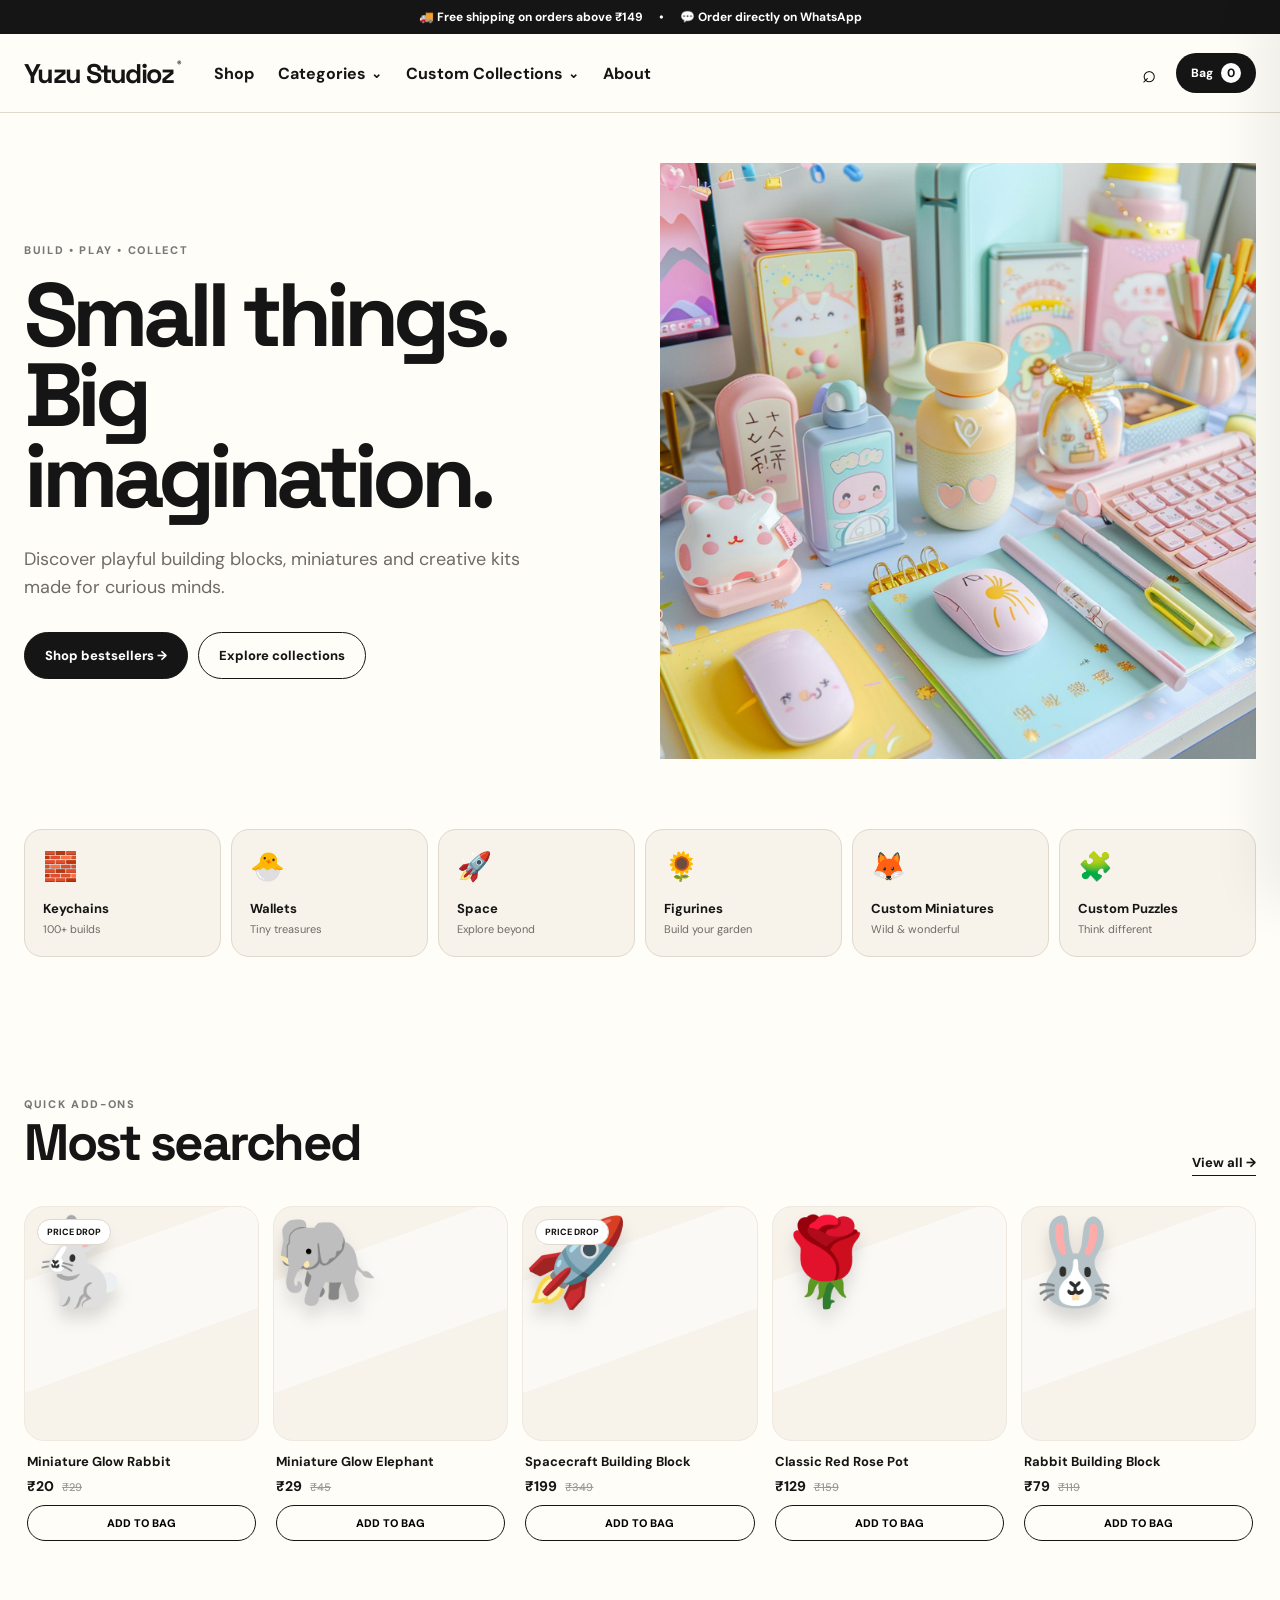
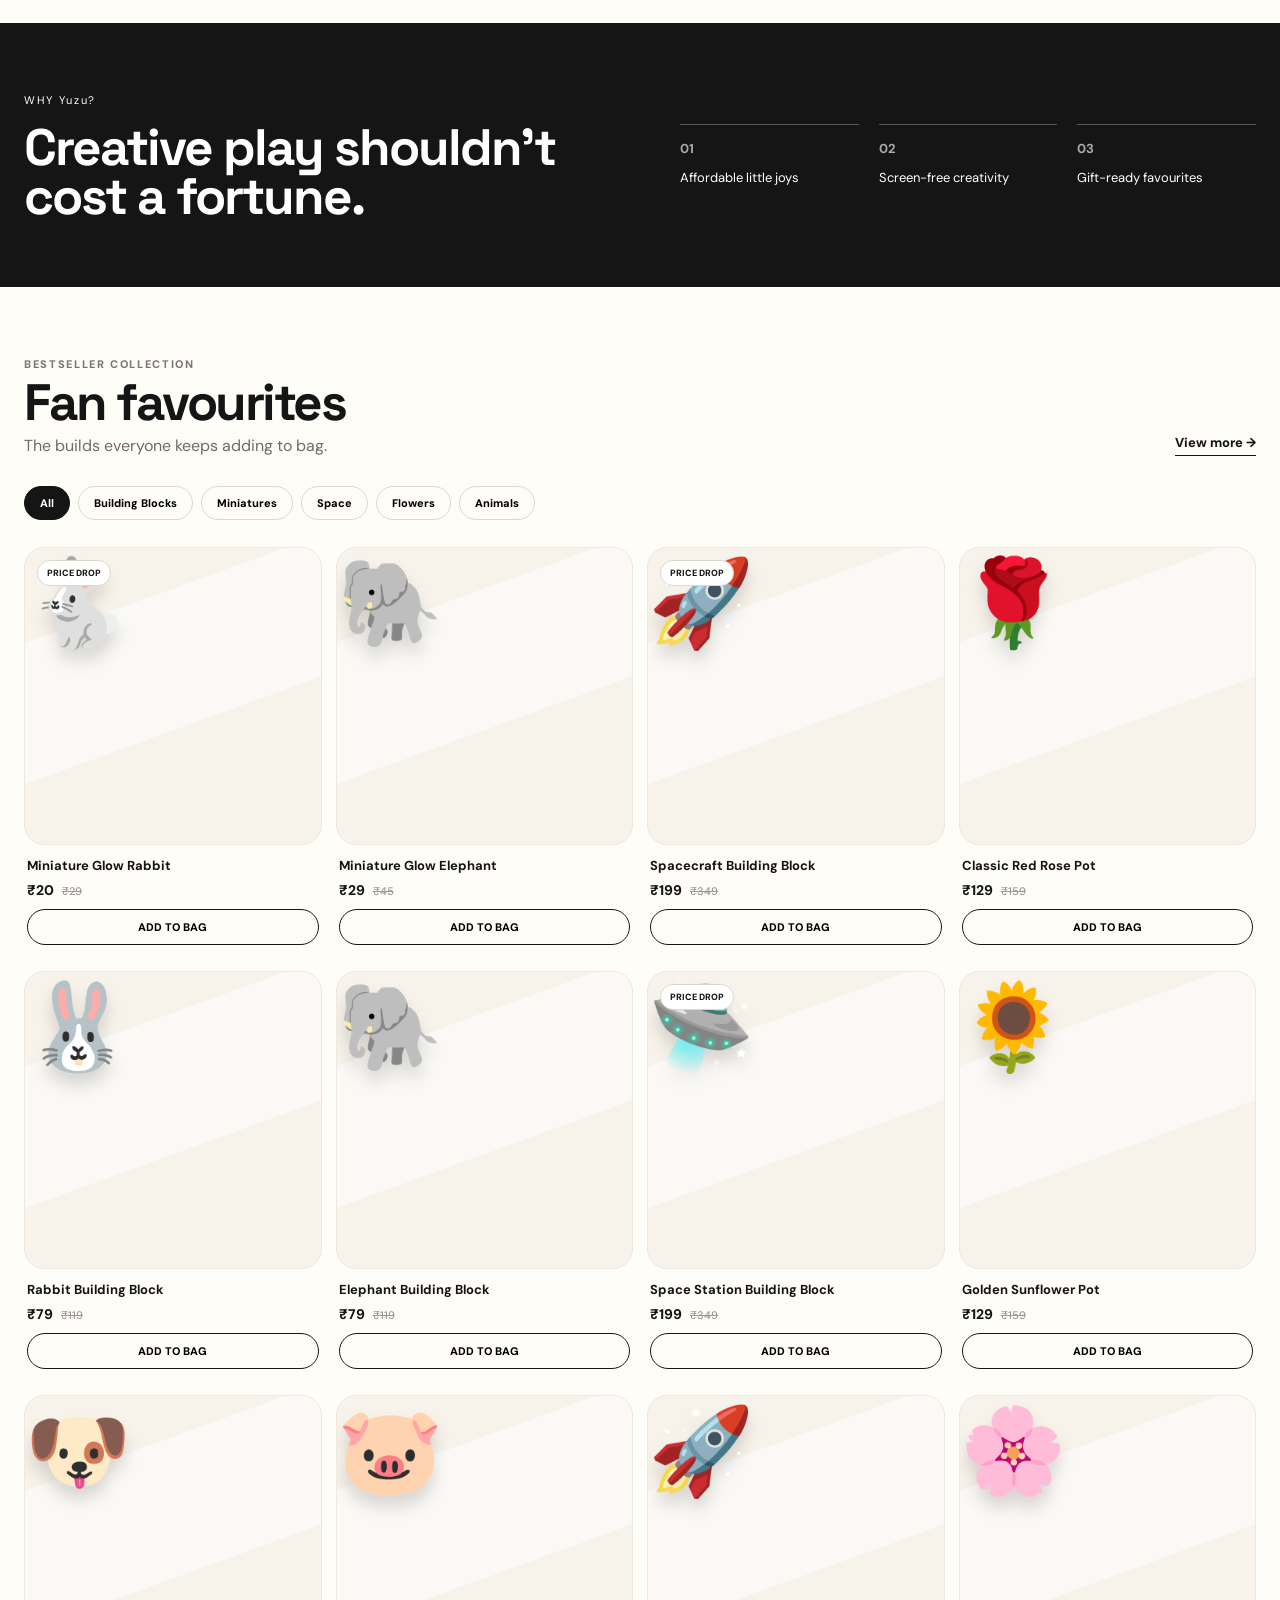
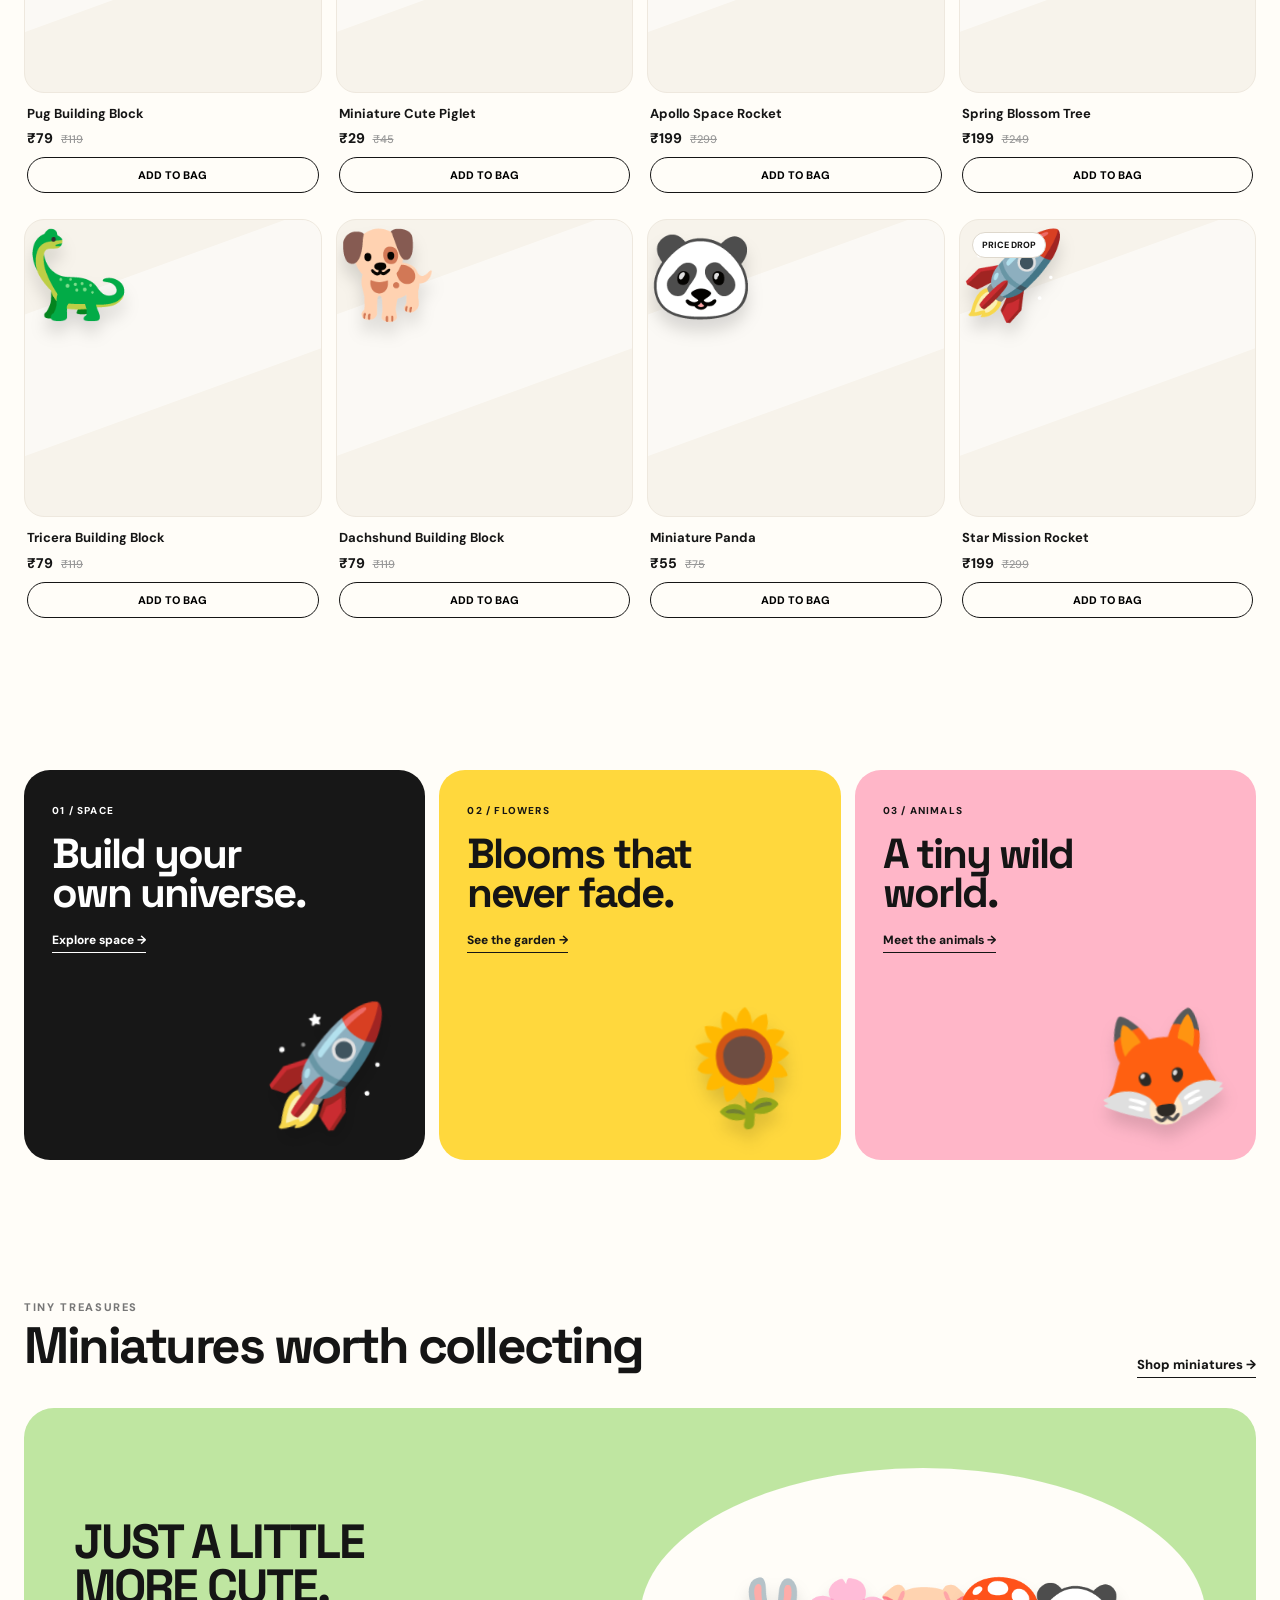
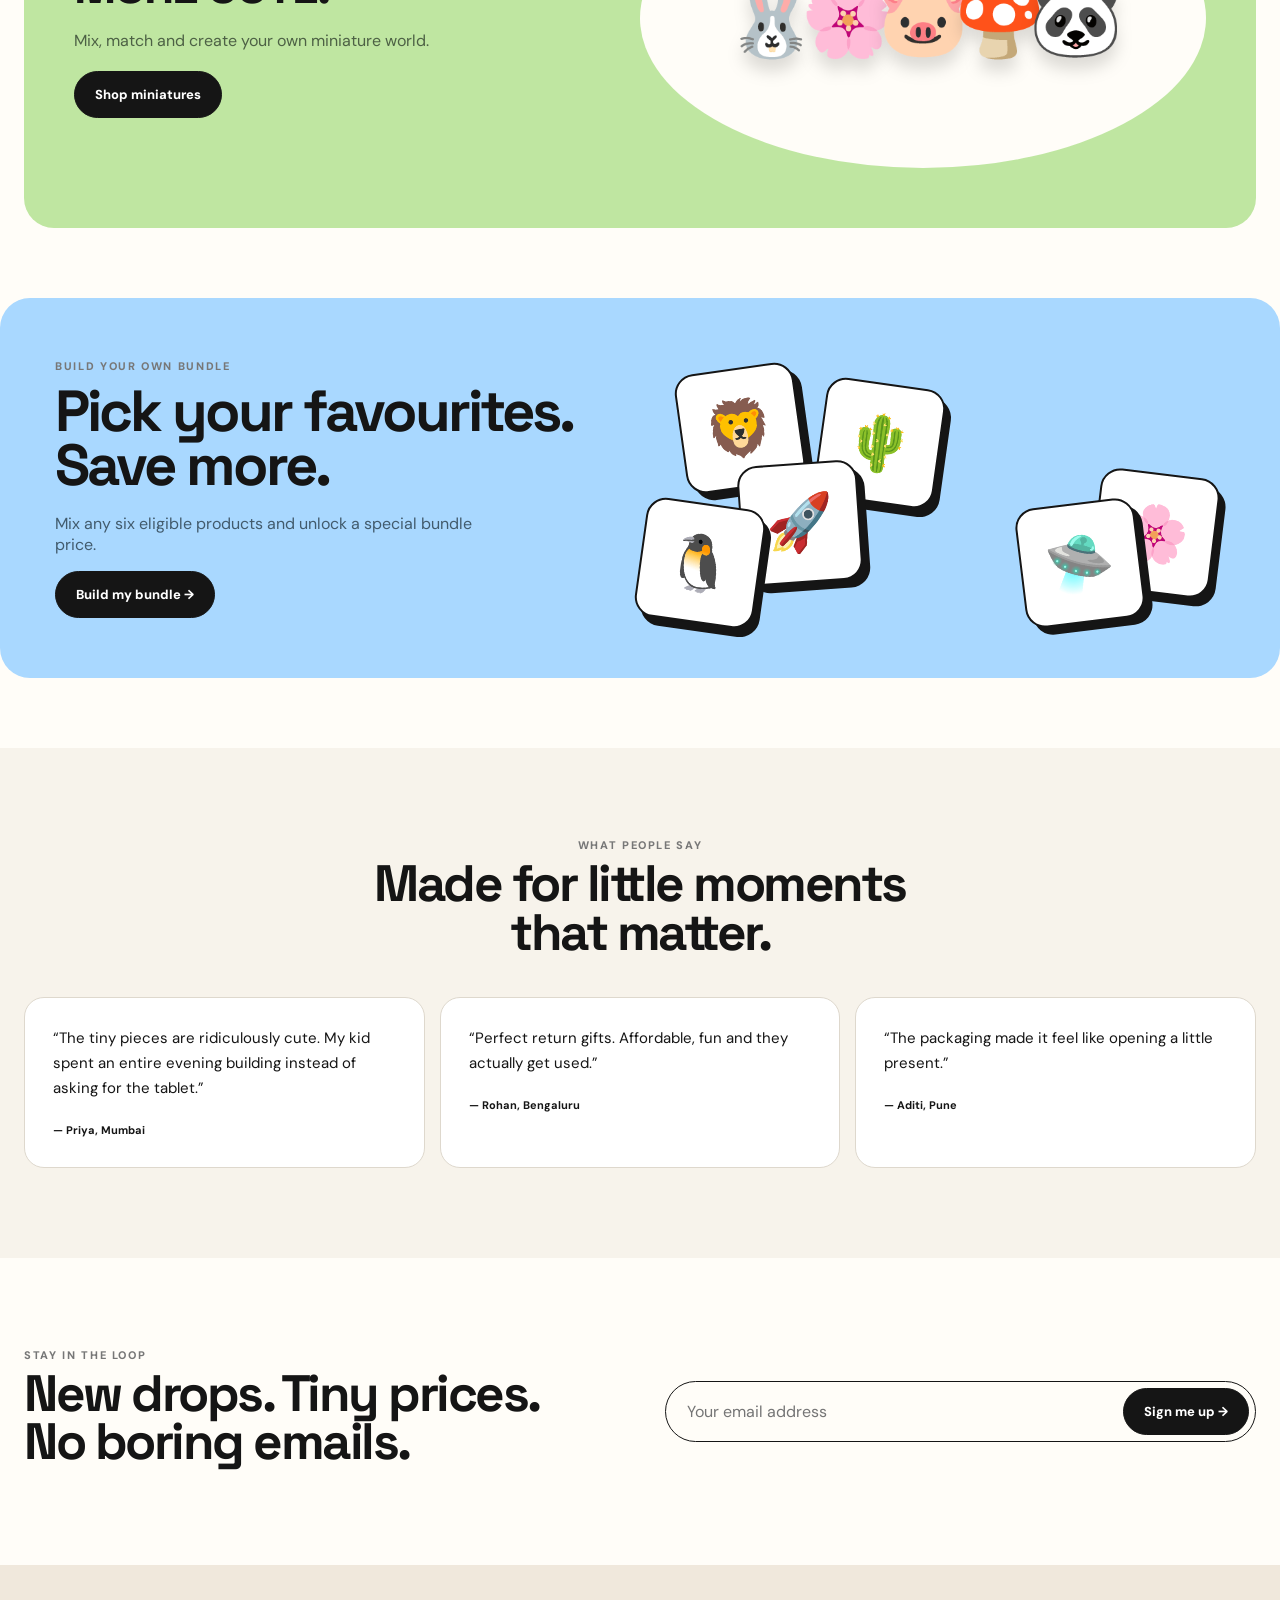
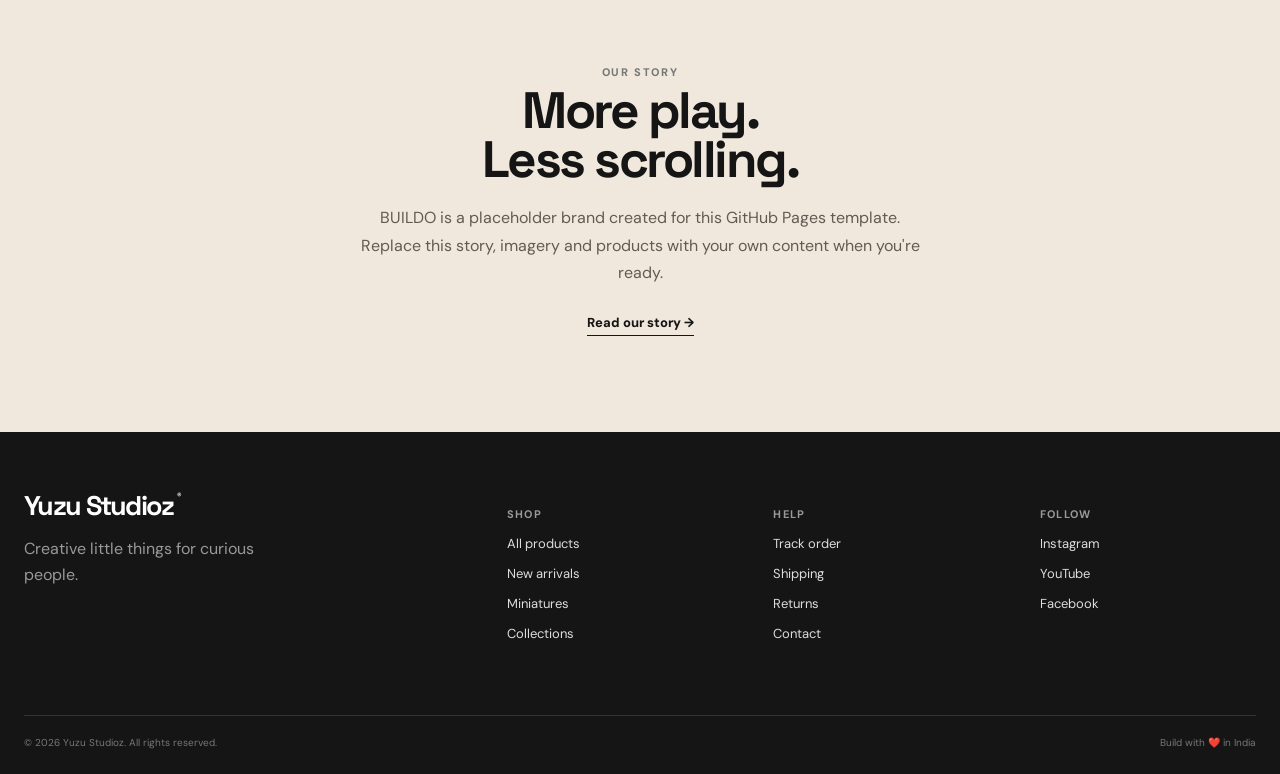
==== commit b75f719f: "Updated Categories and Collections. Updated other pages." ====
--- a/index.html
+++ b/index.html
@@ -4,8 +4,8 @@
   <meta charset="utf-8">
   <meta name="viewport" content="width=device-width, initial-scale=1, viewport-fit=cover">
   <meta name="theme-color" content="#fffdf8">
-  <meta name="description" content="Yuzu Studioz — customtoys, miniatures and creative kits.">
-  <title>Yuzu Studioz — Creative Toys & Collectibles</title>
+  <meta name="description" content="Yuzu Studioz — Your Personal collection of creative accessories and collectibles. Explore our range of miniature models, building blocks, and more.">
+  <title>Yuzu Studioz — Your Personal Collection</title>
   <link rel="preconnect" href="https://fonts.googleapis.com">
   <link rel="preconnect" href="https://fonts.gstatic.com" crossorigin>
   <link href="https://fonts.googleapis.com/css2?family=DM+Sans:wght@400;500;600;700;800&family=Space+Grotesk:wght@500;600;700&display=swap" rel="stylesheet">
@@ -25,25 +25,67 @@
       <a class="logo" href="#top">Yuzu Studioz<span>®</span></a>
 
       <nav id="mainNav" class="main-nav" aria-label="Main navigation">
-        <a href="shop.html">Shop</a>
-        <div class="nav-dropdown">
-          <a href="#">Categories<span>⌄</span></a>
-          <div for="options" class="dropdown-menu">
-            <a href="#">Keychains</a>
-            <a href="#">Wallets</a>
-            <a href="#">DIY Miniature toys</a>
-            <a href="#">Space</a>
-            <a href="#">Figurines</a>
-            <a href="#">Lithophane (Custom)</a>
-            <a href="#">Personal Miniature models (Custom)</a>
-            <a href="#">HueForge (Custom)</a>
-            <a href="#">Boxes (Custom)</a>
-            <a href="#">Puzzles (Custom)</a>
-          </div>
-        </div>
-        <a href="#">Custom Collections</a>
-        <a href="about.html">About</a>
-      </nav>
+  <a href="shop.html">Shop</a>
+
+  <details class="nav-dropdown">
+    <summary>Categories <span>⌄</span></summary>
+    <div class="dropdown-menu">
+      <details class="submenu">
+        <summary>Keychains <span>⌄</span></summary>
+        <div class="submenu-menu">
+          <a href="#">NFC keychains</a>
+          <a href="#">Personalize Keychains</a>
+          <a href="#">Key Organizers</a>
+        </div>
+      </details>
+      <details class="submenu">
+        <summary>Wallets <span>⌄</span></summary>
+        <div class="submenu-menu">
+          <a href="#">Card Holders</a>
+        </div>
+      </details>
+      <details class="submenu">
+        <summary>DIY Miniature toys <span>⌄</span></summary>
+        <div class="submenu-menu">
+          <a href="#">Car Models</a>
+          <a href="#">Train Models</a>
+          <a href="#">Plane Models</a>
+        </div>
+      </details>
+      <details class="submenu">
+        <summary>Space <span>⌄</span></summary>
+        <div class="submenu-menu">
+          <a href="#">Satellites</a>
+          <a href="#">Rockets</a>
+          <a href="#">Space Shuttles</a>
+        </div>
+      </details>
+      <details class="submenu">
+        <summary>Home Decor <span>⌄</span></summary>
+        <div class="submenu-menu">
+          <a href="#">Lamps</a>
+          <a href="#">Pots</a>
+          <a href="#">Desk Accessories</a>
+          <a href="#">Coasters</a>
+        </div>
+      </details>
+      <a href="#">Keycaps</a>
+    </div>
+  </details>
+
+  <details class="nav-dropdown">
+    <summary>Custom Collections <span>⌄</span></summary>
+    <div class="dropdown-menu">
+      <a href="#">Lithophanes (Custom)</a>
+      <a href="#">Personal Miniature models (Custom)</a>
+      <a href="#">Boxes (Custom)</a>
+      <a href="#">HueForge (Custom)</a>
+      <a href="#">Puzzles (Custom)</a>
+    </div>
+  </details>
+
+  <a href="about.html">About</a>
+</nav>
 
       <div class="header-actions">
         <button id="searchBtn" class="icon-btn" type="button" aria-label="Search">⌕</button>
--- a/assets/css/style.css
+++ b/assets/css/style.css
@@ -92,18 +92,39 @@
   flex: 1
 }
 
-.main-nav>a {
+.main-nav>a,
+.main-nav>.nav-dropdown>summary {
   padding: 30px 0;
-} 
-
-.nav-dropdown>a {
-  padding: 0;
-  display: inline-block;
 }
 
 .nav-dropdown {
   position: relative;
   padding: 0;
+}
+
+.nav-dropdown>summary,
+.submenu>summary {
+  list-style: none;
+  cursor: pointer;
+  display: inline-flex;
+  align-items: center;
+  gap: 5px;
+}
+
+.nav-dropdown>summary::-webkit-details-marker,
+.submenu>summary::-webkit-details-marker {
+  display: none;
+}
+
+.nav-dropdown>summary span,
+.submenu>summary span {
+  font-size: 13px;
+  transition: transform .2s ease;
+}
+
+.nav-dropdown[open]>summary span,
+.submenu[open]>summary span {
+  transform: rotate(180deg);
 }
 
 .dropdown-menu {
@@ -115,24 +136,57 @@
   background: #fff;
   border: 1px solid var(--line);
   padding: 12px;
-  min-width: 180px;
+  min-width: 235px;
   border-radius: 14px;
-  box-shadow: 0 15px 35px #00000012
-}
-
-.dropdown-menu a {
+  box-shadow: 0 15px 35px #00000012;
+  z-index: 50;
+}
+
+.nav-dropdown[open]>.dropdown-menu {
   display: block;
+}
+
+.dropdown-menu>a,
+.submenu>summary {
+  display: flex;
+  width: 100%;
+  box-sizing: border-box;
   padding: 10px;
   border-radius: 8px;
-  font-size: 13px
-}
-
-.dropdown-menu a:hover {
-  background: var(--cream)
-}
-
-.nav-dropdown:hover .dropdown-menu {
-  display: block
+  font-size: 13px;
+  justify-content: space-between;
+}
+
+.dropdown-menu>a:hover,
+.submenu>summary:hover {
+  background: var(--cream);
+}
+
+.submenu {
+  position: relative;
+}
+
+.submenu-menu {
+  display: none;
+  padding: 0 0 4px 12px;
+}
+
+.submenu[open]>.submenu-menu {
+  display: block;
+}
+
+.submenu-menu a {
+  display: block;
+  padding: 8px 10px;
+  border-radius: 8px;
+  font-size: 12px;
+  font-weight: 600;
+  color: var(--muted);
+}
+
+.submenu-menu a:hover {
+  background: var(--cream);
+  color: var(--ink);
 }
 
 .header-actions {
@@ -1133,7 +1187,7 @@
   }
 
   .main-nav>a,
-  .nav-dropdown>a {
+  .nav-dropdown>summary {
     font-size: 11px
   }
 
@@ -1185,16 +1239,24 @@
   }
 
   .main-nav>a,
-  .nav-dropdown>a {
+  .nav-dropdown>summary {
     padding: 13px 0
   }
 
   .dropdown-menu {
     position: static;
-    display: block;
     border: 0;
     box-shadow: none;
-    padding: 0 0 0 15px
+    padding: 0 0 0 15px;
+    min-width: 0;
+  }
+
+  .nav-dropdown[open]>.dropdown-menu {
+    display: block;
+  }
+
+  .submenu-menu {
+    padding-left: 15px;
   }
 
   .hero {
@@ -1839,4 +1901,332 @@
   .shop-heading h1 {
     font-size: 3.4rem;
   }
+}
+
+.about-hero {
+  max-width: 1280px;
+  margin: auto;
+  padding: 90px 24px 100px;
+  display: grid;
+  grid-template-columns: 1.05fr .95fr;
+  gap: 60px;
+  align-items: center
+}
+
+.about-hero h1 {
+  font: 700 clamp(58px, 8vw, 108px)/.88 "Space Grotesk";
+  letter-spacing: -6px;
+  margin: 18px 0 28px
+}
+
+.about-hero h1 em {
+  font-style: normal;
+  -webkit-text-stroke: 1.5px #151515;
+  color: transparent
+}
+
+.about-hero p {
+  max-width: 570px;
+  color: #6f6b66;
+  font-size: 18px;
+  line-height: 1.65
+}
+
+.about-art {
+  height: 530px;
+  background: #ffd83d;
+  border-radius: 47% 53% 45% 55%;
+  position: relative;
+  overflow: hidden;
+  transform: rotate(3deg)
+}
+
+.about-art .blob {
+  position: absolute;
+  border-radius: 50%
+}
+
+.about-art .one {
+  width: 270px;
+  height: 270px;
+  background: #ffb6c8;
+  left: -40px;
+  bottom: -65px
+}
+
+.about-art .two {
+  width: 180px;
+  height: 180px;
+  background: #bfe6a1;
+  right: 30px;
+  top: 45px
+}
+
+.about-art .three {
+  width: 120px;
+  height: 120px;
+  background: #a9d8ff;
+  left: 190px;
+  top: 80px
+}
+
+.about-art .tile {
+  position: absolute;
+  width: 145px;
+  height: 145px;
+  background: #fff;
+  border: 2px solid #151515;
+  border-radius: 24px;
+  display: grid;
+  place-items: center;
+  font-size: 72px;
+  box-shadow: 9px 10px 0 #151515
+}
+
+.about-art .tile.a {
+  left: 75px;
+  top: 135px;
+  transform: rotate(-8deg)
+}
+
+.about-art .tile.b {
+  right: 85px;
+  bottom: 90px;
+  transform: rotate(9deg)
+}
+
+.about-art .sticker {
+  position: absolute;
+  left: 50%;
+  bottom: 35px;
+  transform: translateX(-50%) rotate(-7deg);
+  background: #151515;
+  color: #fff;
+  border-radius: 50%;
+  width: 105px;
+  height: 105px;
+  display: grid;
+  place-items: center;
+  text-align: center;
+  font: 800 13px/1.05 "Space Grotesk"
+}
+
+.manifesto {
+  background: #151515;
+  color: #fff;
+  padding: 100px 24px
+}
+
+.manifesto-inner {
+  max-width: 1280px;
+  margin: auto;
+  display: grid;
+  grid-template-columns: .8fr 1.2fr;
+  gap: 70px
+}
+
+.manifesto h2 {
+  font: 700 clamp(42px, 5vw, 72px)/.92 "Space Grotesk";
+  letter-spacing: -3px;
+  margin: 10px 0
+}
+
+.manifesto-copy {
+  font-size: 18px;
+  line-height: 1.7;
+  color: #d0d0d0
+}
+
+.manifesto-copy p {
+  margin: 0 0 24px
+}
+
+.numbers {
+  max-width: 1280px;
+  margin: auto;
+  padding: 100px 24px;
+  display: grid;
+  grid-template-columns: repeat(3, 1fr);
+  gap: 15px
+}
+
+.number-card {
+  border: 1px solid #ded8cd;
+  border-radius: 24px;
+  padding: 30px;
+  min-height: 260px;
+  background: #fffdf8
+}
+
+.number-card b {
+  font: 700 48px "Space Grotesk";
+  display: block;
+  margin-bottom: 45px
+}
+
+.number-card h3 {
+  font: 700 24px "Space Grotesk";
+  margin: 0 0 10px
+}
+
+.number-card p {
+  color: #6f6b66;
+  line-height: 1.55;
+  font-size: 14px;
+  margin: 0
+}
+
+.story-split {
+  background: #f7f3eb;
+  padding: 100px 24px
+}
+
+.story-inner {
+  max-width: 1280px;
+  margin: auto;
+  display: grid;
+  grid-template-columns: 1fr 1fr;
+  gap: 70px;
+  align-items: center
+}
+
+.story-visual {
+  min-height: 430px;
+  background: #ffb6c8;
+  border-radius: 30px;
+  display: grid;
+  place-items: center;
+  position: relative;
+  overflow: hidden
+}
+
+.story-visual .circle {
+  width: 260px;
+  height: 260px;
+  border-radius: 50%;
+  background: #fff;
+  display: grid;
+  place-items: center;
+  font-size: 115px;
+  border: 2px solid #151515;
+  box-shadow: 12px 12px 0 #151515
+}
+
+.story-copy h2 {
+  font: 700 54px/.95 "Space Grotesk";
+  letter-spacing: -2px;
+  margin: 8px 0 20px
+}
+
+.story-copy p {
+  color: #6f6b66;
+  line-height: 1.7
+}
+
+.about-cta {
+  max-width: 1280px;
+  margin: auto;
+  padding: 100px 24px;
+  text-align: center
+}
+
+.about-cta h2 {
+  font: 700 clamp(45px, 6vw, 78px)/.9 "Space Grotesk";
+  letter-spacing: -4px;
+  margin: 10px 0 25px
+}
+
+.about-cta p {
+  color: #6f6b66;
+  max-width: 520px;
+  margin: 0 auto 28px;
+  line-height: 1.6
+}
+
+@media(max-width:760px) {
+  .about-hero {
+    grid-template-columns: 1fr;
+    padding: 55px 16px 70px;
+    gap: 35px
+  }
+
+  .about-hero h1 {
+    font-size: 60px;
+    letter-spacing: -4px
+  }
+
+  .about-hero p {
+    font-size: 16px
+  }
+
+  .about-art {
+    height: 350px
+  }
+
+  .about-art .tile {
+    width: 100px;
+    height: 100px;
+    font-size: 48px
+  }
+
+  .about-art .tile.a {
+    left: 45px;
+    top: 80px
+  }
+
+  .about-art .tile.b {
+    right: 45px;
+    bottom: 55px
+  }
+
+  .about-art .sticker {
+    width: 80px;
+    height: 80px;
+    font-size: 10px
+  }
+
+  .manifesto {
+    padding: 65px 16px
+  }
+
+  .manifesto-inner {
+    grid-template-columns: 1fr;
+    gap: 25px
+  }
+
+  .numbers {
+    grid-template-columns: 1fr;
+    padding: 65px 16px
+  }
+
+  .number-card {
+    min-height: 210px
+  }
+
+  .story-split {
+    padding: 65px 16px
+  }
+
+  .story-inner {
+    grid-template-columns: 1fr;
+    gap: 35px
+  }
+
+  .story-visual {
+    min-height: 300px
+  }
+
+  .story-visual .circle {
+    width: 190px;
+    height: 190px;
+    font-size: 80px
+  }
+
+  .story-copy h2 {
+    font-size: 42px
+  }
+
+  .about-cta {
+    padding: 70px 16px
+  }
 }
